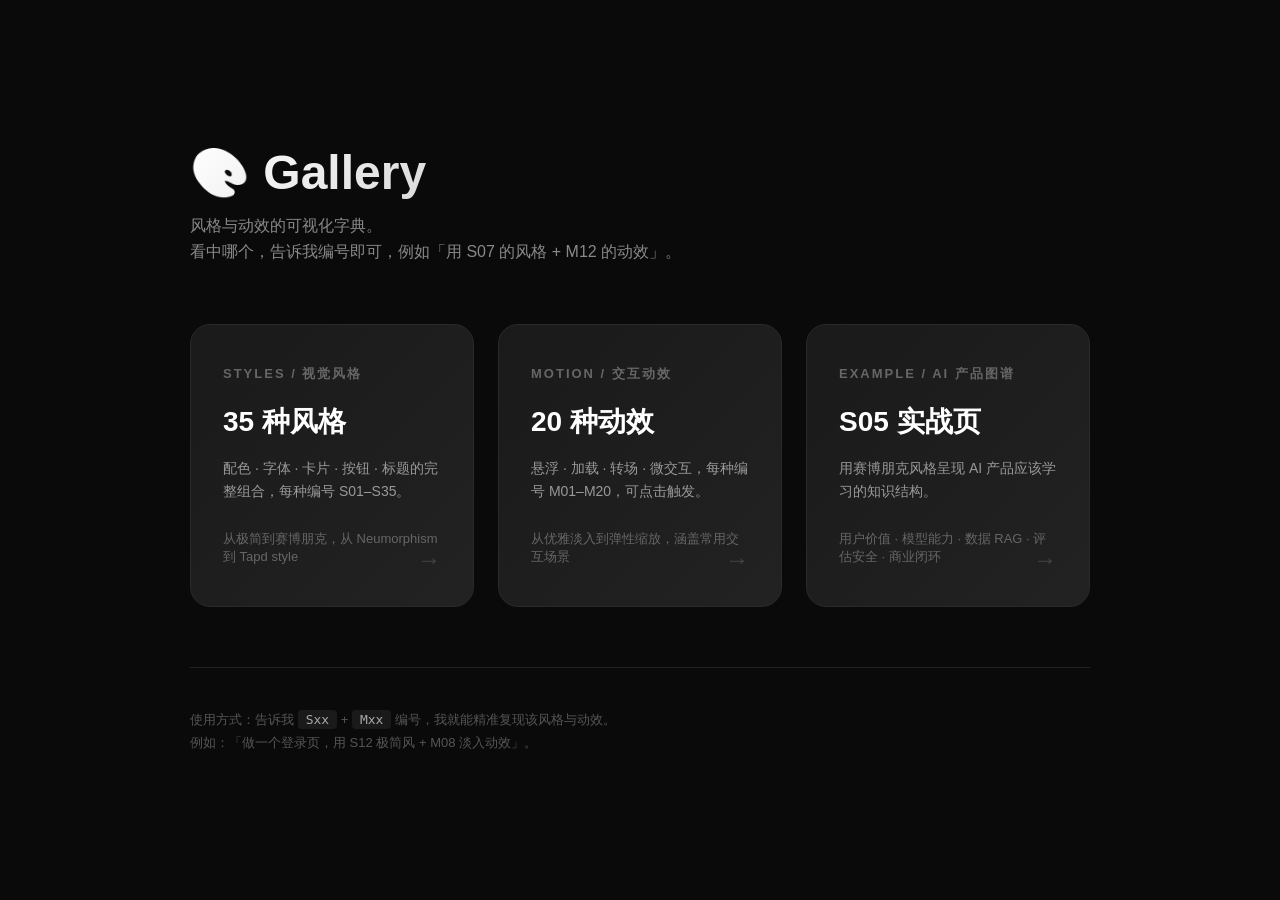
==== index.html @ b9969a78 "Initial style motion gallery" ====
<!DOCTYPE html>
<html lang="zh-CN">
<head>
<meta charset="UTF-8">
<title>Gallery · 风格与动效索引</title>
<style>
  * { margin: 0; padding: 0; box-sizing: border-box; }
  body {
    font-family: -apple-system, "PingFang SC", "Helvetica Neue", sans-serif;
    background: #0a0a0a;
    color: #fff;
    min-height: 100vh;
    display: flex;
    align-items: center;
    justify-content: center;
    padding: 40px 20px;
  }
  .container {
    max-width: 900px;
    width: 100%;
  }
  h1 {
    font-size: 48px;
    font-weight: 800;
    margin-bottom: 12px;
    background: linear-gradient(135deg, #fff 0%, #888 100%);
    -webkit-background-clip: text;
    -webkit-text-fill-color: transparent;
    background-clip: text;
  }
  .subtitle {
    color: #888;
    font-size: 16px;
    margin-bottom: 60px;
    line-height: 1.6;
  }
  .cards {
    display: grid;
    grid-template-columns: repeat(3, 1fr);
    gap: 24px;
  }
  .card {
    background: linear-gradient(135deg, #1a1a1a 0%, #222 100%);
    border: 1px solid #2a2a2a;
    border-radius: 20px;
    padding: 40px 32px;
    text-decoration: none;
    color: inherit;
    transition: all 0.3s cubic-bezier(0.4, 0, 0.2, 1);
    display: flex;
    flex-direction: column;
    gap: 16px;
    position: relative;
    overflow: hidden;
  }
  .card::before {
    content: '';
    position: absolute;
    inset: 0;
    background: linear-gradient(135deg, rgba(255,255,255,0.06) 0%, transparent 50%);
    opacity: 0;
    transition: opacity 0.3s;
  }
  .card:hover {
    transform: translateY(-6px);
    border-color: #444;
    box-shadow: 0 20px 60px rgba(0,0,0,0.5);
  }
  .card:hover::before {
    opacity: 1;
  }
  .card .num {
    font-size: 13px;
    color: #666;
    letter-spacing: 2px;
    text-transform: uppercase;
    font-weight: 600;
  }
  .card .title {
    font-size: 28px;
    font-weight: 700;
    margin-top: 4px;
  }
  .card .desc {
    color: #999;
    font-size: 14px;
    line-height: 1.6;
  }
  .card .count {
    color: #666;
    font-size: 13px;
    margin-top: 12px;
  }
  .card .arrow {
    position: absolute;
    right: 32px;
    bottom: 32px;
    font-size: 24px;
    color: #444;
    transition: transform 0.3s, color 0.3s;
  }
  .card:hover .arrow {
    color: #fff;
    transform: translateX(6px);
  }
  .footer {
    margin-top: 60px;
    padding-top: 40px;
    border-top: 1px solid #222;
    color: #555;
    font-size: 13px;
    line-height: 1.8;
  }
  .footer code {
    background: #1a1a1a;
    padding: 2px 8px;
    border-radius: 4px;
    color: #aaa;
    font-family: "SF Mono", Consolas, monospace;
  }
  @media (max-width: 640px) {
    .cards { grid-template-columns: 1fr; }
    h1 { font-size: 36px; }
  }
</style>
</head>
<body>
  <div class="container">
    <h1>🎨 Gallery</h1>
    <p class="subtitle">
      风格与动效的可视化字典。<br>
      看中哪个，告诉我编号即可，例如「用 S07 的风格 + M12 的动效」。
    </p>

    <div class="cards">
      <a href="styles.html" class="card">
        <span class="num">Styles / 视觉风格</span>
        <div class="title">35 种风格</div>
        <div class="desc">配色 · 字体 · 卡片 · 按钮 · 标题的完整组合，每种编号 S01–S35。</div>
        <div class="count">从极简到赛博朋克，从 Neumorphism 到 Tapd style</div>
        <span class="arrow">→</span>
      </a>

      <a href="motion.html" class="card">
        <span class="num">Motion / 交互动效</span>
        <div class="title">20 种动效</div>
        <div class="desc">悬浮 · 加载 · 转场 · 微交互，每种编号 M01–M20，可点击触发。</div>
        <div class="count">从优雅淡入到弹性缩放，涵盖常用交互场景</div>
        <span class="arrow">→</span>
      </a>

      <a href="ai-product-knowledge-graph.html" class="card">
        <span class="num">Example / AI 产品图谱</span>
        <div class="title">S05 实战页</div>
        <div class="desc">用赛博朋克风格呈现 AI 产品应该学习的知识结构。</div>
        <div class="count">用户价值 · 模型能力 · 数据 RAG · 评估安全 · 商业闭环</div>
        <span class="arrow">→</span>
      </a>
    </div>

    <div class="footer">
      使用方式：告诉我 <code>Sxx</code> + <code>Mxx</code> 编号，我就能精准复现该风格与动效。<br>
      例如：「做一个登录页，用 S12 极简风 + M08 淡入动效」。
    </div>
  </div>
</body>
</html>
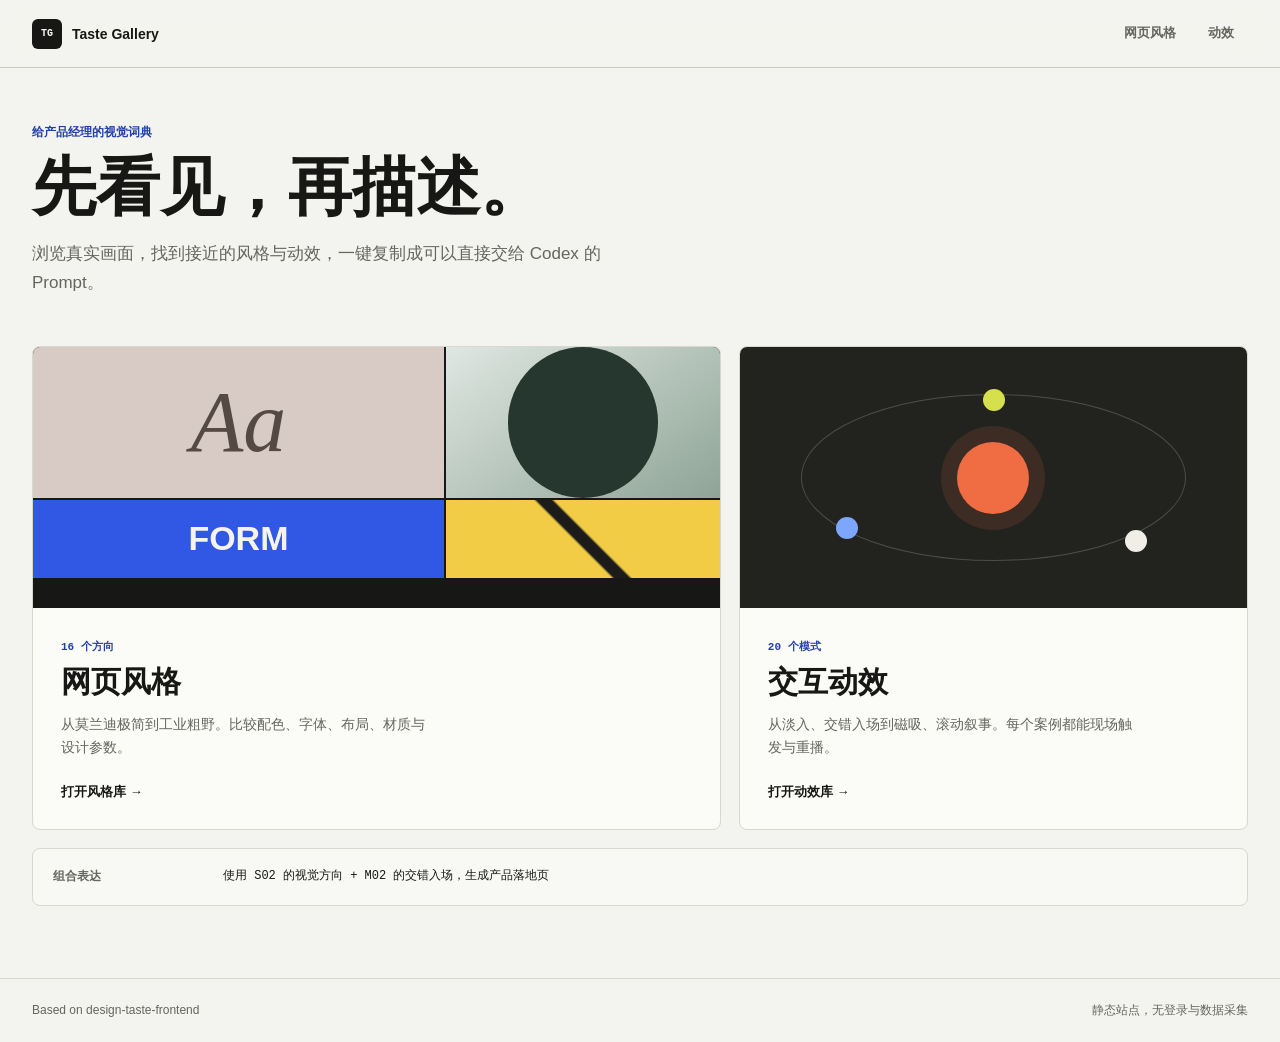
==== commit 129d7287: "Build style and motion prompt gallery" ====
--- a/index.html
+++ b/index.html
@@ -1,167 +1,74 @@
-<!DOCTYPE html>
+<!doctype html>
 <html lang="zh-CN">
 <head>
-<meta charset="UTF-8">
-<title>Gallery · 风格与动效索引</title>
-<style>
-  * { margin: 0; padding: 0; box-sizing: border-box; }
-  body {
-    font-family: -apple-system, "PingFang SC", "Helvetica Neue", sans-serif;
-    background: #0a0a0a;
-    color: #fff;
-    min-height: 100vh;
-    display: flex;
-    align-items: center;
-    justify-content: center;
-    padding: 40px 20px;
-  }
-  .container {
-    max-width: 900px;
-    width: 100%;
-  }
-  h1 {
-    font-size: 48px;
-    font-weight: 800;
-    margin-bottom: 12px;
-    background: linear-gradient(135deg, #fff 0%, #888 100%);
-    -webkit-background-clip: text;
-    -webkit-text-fill-color: transparent;
-    background-clip: text;
-  }
-  .subtitle {
-    color: #888;
-    font-size: 16px;
-    margin-bottom: 60px;
-    line-height: 1.6;
-  }
-  .cards {
-    display: grid;
-    grid-template-columns: repeat(3, 1fr);
-    gap: 24px;
-  }
-  .card {
-    background: linear-gradient(135deg, #1a1a1a 0%, #222 100%);
-    border: 1px solid #2a2a2a;
-    border-radius: 20px;
-    padding: 40px 32px;
-    text-decoration: none;
-    color: inherit;
-    transition: all 0.3s cubic-bezier(0.4, 0, 0.2, 1);
-    display: flex;
-    flex-direction: column;
-    gap: 16px;
-    position: relative;
-    overflow: hidden;
-  }
-  .card::before {
-    content: '';
-    position: absolute;
-    inset: 0;
-    background: linear-gradient(135deg, rgba(255,255,255,0.06) 0%, transparent 50%);
-    opacity: 0;
-    transition: opacity 0.3s;
-  }
-  .card:hover {
-    transform: translateY(-6px);
-    border-color: #444;
-    box-shadow: 0 20px 60px rgba(0,0,0,0.5);
-  }
-  .card:hover::before {
-    opacity: 1;
-  }
-  .card .num {
-    font-size: 13px;
-    color: #666;
-    letter-spacing: 2px;
-    text-transform: uppercase;
-    font-weight: 600;
-  }
-  .card .title {
-    font-size: 28px;
-    font-weight: 700;
-    margin-top: 4px;
-  }
-  .card .desc {
-    color: #999;
-    font-size: 14px;
-    line-height: 1.6;
-  }
-  .card .count {
-    color: #666;
-    font-size: 13px;
-    margin-top: 12px;
-  }
-  .card .arrow {
-    position: absolute;
-    right: 32px;
-    bottom: 32px;
-    font-size: 24px;
-    color: #444;
-    transition: transform 0.3s, color 0.3s;
-  }
-  .card:hover .arrow {
-    color: #fff;
-    transform: translateX(6px);
-  }
-  .footer {
-    margin-top: 60px;
-    padding-top: 40px;
-    border-top: 1px solid #222;
-    color: #555;
-    font-size: 13px;
-    line-height: 1.8;
-  }
-  .footer code {
-    background: #1a1a1a;
-    padding: 2px 8px;
-    border-radius: 4px;
-    color: #aaa;
-    font-family: "SF Mono", Consolas, monospace;
-  }
-  @media (max-width: 640px) {
-    .cards { grid-template-columns: 1fr; }
-    h1 { font-size: 36px; }
-  }
-</style>
+  <meta charset="utf-8">
+  <meta name="viewport" content="width=device-width, initial-scale=1">
+  <meta name="description" content="为产品经理准备的网页风格与交互动效参考库。看效果，复制 Prompt，准确表达设计方向。">
+  <title>Taste Gallery | 风格与动效参考库</title>
+  <link rel="icon" href="favicon.svg" type="image/svg+xml">
+  <link rel="stylesheet" href="gallery.css">
 </head>
-<body>
-  <div class="container">
-    <h1>🎨 Gallery</h1>
-    <p class="subtitle">
-      风格与动效的可视化字典。<br>
-      看中哪个，告诉我编号即可，例如「用 S07 的风格 + M12 的动效」。
-    </p>
+<body class="home-page">
+  <header class="site-header">
+    <a class="brand" href="index.html" aria-label="TG Taste Gallery 首页">
+      <span class="brand-mark" aria-hidden="true">TG</span>
+      <span>Taste Gallery</span>
+    </a>
+    <nav class="main-nav" aria-label="主导航">
+      <a href="styles.html">网页风格</a>
+      <a href="motion.html">动效</a>
+    </nav>
+  </header>
 
-    <div class="cards">
-      <a href="styles.html" class="card">
-        <span class="num">Styles / 视觉风格</span>
-        <div class="title">35 种风格</div>
-        <div class="desc">配色 · 字体 · 卡片 · 按钮 · 标题的完整组合，每种编号 S01–S35。</div>
-        <div class="count">从极简到赛博朋克，从 Neumorphism 到 Tapd style</div>
-        <span class="arrow">→</span>
+  <main class="home-shell">
+    <section class="home-intro" aria-labelledby="home-title">
+      <p class="context-label">给产品经理的视觉词典</p>
+      <h1 id="home-title">先看见，再描述。</h1>
+      <p>浏览真实画面，找到接近的风格与动效，一键复制成可以直接交给 Codex 的 Prompt。</p>
+    </section>
+
+    <section class="library-choices" aria-label="选择参考库">
+      <a class="library-choice style-choice" href="styles.html">
+        <div class="choice-preview style-mosaic" aria-hidden="true">
+          <span class="mosaic-a">Aa</span>
+          <span class="mosaic-b"></span>
+          <span class="mosaic-c">FORM</span>
+          <span class="mosaic-d"></span>
+        </div>
+        <div class="choice-copy">
+          <span class="choice-count">16 个方向</span>
+          <h2>网页风格</h2>
+          <p>从莫兰迪极简到工业粗野。比较配色、字体、布局、材质与设计参数。</p>
+          <span class="choice-action">打开风格库 <span aria-hidden="true">→</span></span>
+        </div>
       </a>
 
-      <a href="motion.html" class="card">
-        <span class="num">Motion / 交互动效</span>
-        <div class="title">20 种动效</div>
-        <div class="desc">悬浮 · 加载 · 转场 · 微交互，每种编号 M01–M20，可点击触发。</div>
-        <div class="count">从优雅淡入到弹性缩放，涵盖常用交互场景</div>
-        <span class="arrow">→</span>
+      <a class="library-choice motion-choice" href="motion.html">
+        <div class="choice-preview motion-orbit" aria-hidden="true">
+          <span class="orbit-track"></span>
+          <span class="orbit-core"></span>
+          <span class="orbit-item item-one"></span>
+          <span class="orbit-item item-two"></span>
+          <span class="orbit-item item-three"></span>
+        </div>
+        <div class="choice-copy">
+          <span class="choice-count">20 个模式</span>
+          <h2>交互动效</h2>
+          <p>从淡入、交错入场到磁吸、滚动叙事。每个案例都能现场触发与重播。</p>
+          <span class="choice-action">打开动效库 <span aria-hidden="true">→</span></span>
+        </div>
       </a>
+    </section>
 
-      <a href="ai-product-knowledge-graph.html" class="card">
-        <span class="num">Example / AI 产品图谱</span>
-        <div class="title">S05 实战页</div>
-        <div class="desc">用赛博朋克风格呈现 AI 产品应该学习的知识结构。</div>
-        <div class="count">用户价值 · 模型能力 · 数据 RAG · 评估安全 · 商业闭环</div>
-        <span class="arrow">→</span>
-      </a>
-    </div>
+    <section class="quick-combine" aria-label="使用示例">
+      <span>组合表达</span>
+      <code>使用 S02 的视觉方向 + M02 的交错入场，生成产品落地页</code>
+    </section>
+  </main>
 
-    <div class="footer">
-      使用方式：告诉我 <code>Sxx</code> + <code>Mxx</code> 编号，我就能精准复现该风格与动效。<br>
-      例如：「做一个登录页，用 S12 极简风 + M08 淡入动效」。
-    </div>
-  </div>
+  <footer class="site-footer">
+    <span>Based on design-taste-frontend</span>
+    <span>静态站点，无登录与数据采集</span>
+  </footer>
 </body>
 </html>
--- a/gallery.css
+++ b/gallery.css
@@ -0,0 +1,1012 @@
+:root {
+  color-scheme: light dark;
+  --page: #f3f3ef;
+  --surface: #fbfbf8;
+  --surface-strong: #fefefa;
+  --ink: #171715;
+  --muted: #66665f;
+  --line: #d8d8d0;
+  --line-strong: #b9b9b0;
+  --accent: #3157e5;
+  --accent-dark: #233fa9;
+  --success: #147a4d;
+  --radius: 8px;
+  --shadow: 0 18px 50px rgba(39, 43, 32, 0.09);
+  --sans: "Avenir Next", Avenir, "PingFang SC", "Helvetica Neue", Arial, sans-serif;
+  --mono: "SFMono-Regular", Consolas, "Liberation Mono", monospace;
+}
+
+* { box-sizing: border-box; }
+
+html { scroll-behavior: smooth; }
+
+body {
+  margin: 0;
+  min-width: 320px;
+  min-height: 100dvh;
+  background: var(--page);
+  color: var(--ink);
+  font-family: var(--sans);
+  letter-spacing: 0;
+  -webkit-font-smoothing: antialiased;
+}
+
+button,
+input { font: inherit; }
+
+button,
+a { -webkit-tap-highlight-color: transparent; }
+
+a { color: inherit; }
+
+button:focus-visible,
+a:focus-visible,
+input:focus-visible {
+  outline: 3px solid rgba(49, 87, 229, 0.34);
+  outline-offset: 3px;
+}
+
+.site-header {
+  position: sticky;
+  top: 0;
+  z-index: 20;
+  display: flex;
+  min-height: 68px;
+  align-items: center;
+  justify-content: space-between;
+  gap: 24px;
+  padding: 0 32px;
+  border-bottom: 1px solid rgba(185, 185, 176, 0.72);
+  background: rgba(243, 243, 239, 0.92);
+  backdrop-filter: blur(18px);
+  -webkit-backdrop-filter: blur(18px);
+}
+
+.brand {
+  display: inline-flex;
+  align-items: center;
+  gap: 10px;
+  color: var(--ink);
+  font-size: 14px;
+  font-weight: 700;
+  text-decoration: none;
+  white-space: nowrap;
+}
+
+.brand-mark {
+  display: grid;
+  width: 30px;
+  height: 30px;
+  place-items: center;
+  border-radius: 6px;
+  background: var(--ink);
+  color: var(--surface);
+  font-family: var(--mono);
+  font-size: 10px;
+  font-weight: 700;
+}
+
+.main-nav {
+  display: flex;
+  align-items: center;
+  gap: 4px;
+}
+
+.main-nav a {
+  min-height: 38px;
+  padding: 9px 14px;
+  border-radius: 6px;
+  color: var(--muted);
+  font-size: 13px;
+  font-weight: 650;
+  text-decoration: none;
+  white-space: nowrap;
+}
+
+.main-nav a:hover,
+.main-nav a.active {
+  background: var(--surface-strong);
+  color: var(--ink);
+  box-shadow: inset 0 0 0 1px var(--line);
+}
+
+.home-shell,
+.gallery-shell {
+  width: min(1440px, 100%);
+  margin: 0 auto;
+  padding: 56px 32px 72px;
+}
+
+.home-shell {
+  min-height: calc(100dvh - 132px);
+}
+
+.home-intro,
+.gallery-heading {
+  max-width: 760px;
+}
+
+.context-label {
+  margin: 0 0 14px;
+  color: var(--accent-dark);
+  font-family: var(--mono);
+  font-size: 12px;
+  font-weight: 700;
+}
+
+.home-intro h1,
+.gallery-heading h1 {
+  margin: 0;
+  font-size: clamp(40px, 5vw, 68px);
+  font-weight: 690;
+  line-height: 1.02;
+}
+
+.home-intro > p:last-child,
+.gallery-heading > p:last-child {
+  max-width: 620px;
+  margin: 20px 0 0;
+  color: var(--muted);
+  font-size: 17px;
+  line-height: 1.7;
+}
+
+.library-choices {
+  display: grid;
+  grid-template-columns: minmax(0, 1.15fr) minmax(0, 0.85fr);
+  gap: 18px;
+  margin-top: 48px;
+}
+
+.library-choice {
+  display: grid;
+  min-height: 480px;
+  grid-template-rows: minmax(240px, 1fr) auto;
+  overflow: hidden;
+  border: 1px solid var(--line);
+  border-radius: var(--radius);
+  background: var(--surface);
+  color: var(--ink);
+  text-decoration: none;
+  transition: transform 220ms cubic-bezier(0.16, 1, 0.3, 1), box-shadow 220ms ease, border-color 220ms ease;
+}
+
+.library-choice:hover {
+  transform: translateY(-4px);
+  border-color: var(--line-strong);
+  box-shadow: var(--shadow);
+}
+
+.choice-preview {
+  position: relative;
+  min-height: 260px;
+  overflow: hidden;
+}
+
+.style-mosaic {
+  display: grid;
+  grid-template-columns: 1.2fr 0.8fr;
+  grid-template-rows: 1fr 0.72fr;
+  gap: 2px;
+  background: #171715;
+}
+
+.style-mosaic span {
+  display: grid;
+  place-items: center;
+}
+
+.mosaic-a {
+  background: #d8cbc6;
+  color: #554944;
+  font-family: Georgia, serif;
+  font-size: 86px;
+  font-style: italic;
+}
+
+.mosaic-b {
+  background: linear-gradient(145deg, #dfe7e2, #8fa497);
+}
+
+.mosaic-b::after {
+  width: 55%;
+  aspect-ratio: 1;
+  border-radius: 50%;
+  background: #26372f;
+  content: "";
+}
+
+.mosaic-c {
+  background: #3157e5;
+  color: #f6f4ea;
+  font-size: 34px;
+  font-weight: 800;
+}
+
+.mosaic-d {
+  background:
+    linear-gradient(45deg, transparent 47%, #1c1c1a 48%, #1c1c1a 52%, transparent 53%),
+    #f2cc45;
+}
+
+.motion-orbit {
+  background: #22231f;
+}
+
+.orbit-track,
+.orbit-core,
+.orbit-item { position: absolute; }
+
+.orbit-track {
+  inset: 18% 12%;
+  border: 1px solid rgba(255, 255, 255, 0.19);
+  border-radius: 50%;
+}
+
+.orbit-core {
+  top: 50%;
+  left: 50%;
+  width: 72px;
+  height: 72px;
+  transform: translate(-50%, -50%);
+  border-radius: 50%;
+  background: #f06d43;
+  box-shadow: 0 0 0 16px rgba(240, 109, 67, 0.12);
+}
+
+.orbit-item {
+  width: 22px;
+  height: 22px;
+  border-radius: 50%;
+  background: #d6e04c;
+  animation: home-orbit 5s linear infinite;
+}
+
+.item-one { top: 16%; left: 48%; }
+.item-two { top: 65%; left: 19%; animation-delay: -1.6s; background: #7ca6ff; }
+.item-three { top: 70%; left: 76%; animation-delay: -3.2s; background: #f0eee6; }
+
+@keyframes home-orbit {
+  0%, 100% { transform: translate3d(0, 0, 0); }
+  25% { transform: translate3d(24px, 18px, 0); }
+  50% { transform: translate3d(-8px, 40px, 0); }
+  75% { transform: translate3d(-28px, 12px, 0); }
+}
+
+.choice-copy { padding: 28px; }
+
+.choice-count {
+  color: var(--accent-dark);
+  font-family: var(--mono);
+  font-size: 11px;
+  font-weight: 700;
+}
+
+.choice-copy h2 {
+  margin: 8px 0 10px;
+  font-size: 30px;
+}
+
+.choice-copy p {
+  max-width: 48ch;
+  margin: 0;
+  color: var(--muted);
+  font-size: 14px;
+  line-height: 1.65;
+}
+
+.choice-action {
+  display: inline-block;
+  margin-top: 24px;
+  color: var(--ink);
+  font-size: 13px;
+  font-weight: 700;
+}
+
+.quick-combine {
+  display: grid;
+  grid-template-columns: 150px 1fr;
+  gap: 20px;
+  align-items: center;
+  margin-top: 18px;
+  padding: 18px 20px;
+  border: 1px solid var(--line);
+  border-radius: var(--radius);
+  background: rgba(251, 251, 248, 0.72);
+}
+
+.quick-combine > span {
+  color: var(--muted);
+  font-size: 12px;
+  font-weight: 700;
+}
+
+.quick-combine code {
+  overflow-wrap: anywhere;
+  color: var(--ink);
+  font-family: var(--mono);
+  font-size: 12px;
+  line-height: 1.6;
+}
+
+.gallery-heading { margin-bottom: 38px; }
+
+.gallery-heading h1 { font-size: clamp(36px, 4vw, 56px); }
+
+.filter-bar {
+  position: sticky;
+  top: 68px;
+  z-index: 10;
+  display: grid;
+  grid-template-columns: minmax(240px, 340px) minmax(0, 1fr) auto;
+  gap: 16px;
+  align-items: end;
+  margin: 0 -8px 28px;
+  padding: 14px 8px;
+  background: rgba(243, 243, 239, 0.94);
+  backdrop-filter: blur(18px);
+  -webkit-backdrop-filter: blur(18px);
+}
+
+.search-field {
+  display: grid;
+  gap: 6px;
+}
+
+.search-field > span {
+  color: var(--muted);
+  font-size: 11px;
+  font-weight: 700;
+}
+
+.search-field input {
+  width: 100%;
+  min-height: 42px;
+  border: 1px solid var(--line-strong);
+  border-radius: 6px;
+  background: var(--surface-strong);
+  color: var(--ink);
+  padding: 0 13px;
+  font-size: 13px;
+}
+
+.search-field input::placeholder { color: #8c8c84; }
+
+.filter-tabs {
+  display: flex;
+  min-width: 0;
+  gap: 6px;
+  overflow-x: auto;
+  padding-bottom: 1px;
+  scrollbar-width: none;
+}
+
+.filter-tabs::-webkit-scrollbar { display: none; }
+
+.filter-button {
+  min-height: 42px;
+  padding: 0 13px;
+  border: 1px solid var(--line);
+  border-radius: 6px;
+  background: transparent;
+  color: var(--muted);
+  cursor: pointer;
+  font-size: 12px;
+  font-weight: 700;
+  white-space: nowrap;
+}
+
+.filter-button:hover,
+.filter-button.active {
+  border-color: var(--ink);
+  background: var(--ink);
+  color: var(--surface);
+}
+
+.result-count {
+  margin: 0 0 12px;
+  color: var(--muted);
+  font-family: var(--mono);
+  font-size: 11px;
+  white-space: nowrap;
+}
+
+.specimen-grid {
+  display: grid;
+  min-height: 100dvh;
+  grid-template-columns: repeat(2, minmax(0, 1fr));
+  gap: 18px;
+}
+
+.specimen-grid[hidden] { display: none; }
+
+.specimen-card {
+  display: grid;
+  min-width: 0;
+  overflow: hidden;
+  border: 1px solid var(--line);
+  border-radius: var(--radius);
+  background: var(--surface);
+}
+
+.specimen-preview {
+  position: relative;
+  min-height: 320px;
+  overflow: hidden;
+}
+
+.specimen-info {
+  display: grid;
+  grid-template-columns: minmax(0, 1fr) auto;
+  gap: 20px;
+  align-items: end;
+  min-height: 150px;
+  padding: 22px;
+  border-top: 1px solid var(--line);
+}
+
+.specimen-id {
+  display: block;
+  margin-bottom: 7px;
+  color: var(--accent-dark);
+  font-family: var(--mono);
+  font-size: 11px;
+  font-weight: 700;
+}
+
+.specimen-info h2 {
+  margin: 0 0 7px;
+  font-size: 20px;
+  line-height: 1.25;
+}
+
+.specimen-info p {
+  max-width: 48ch;
+  margin: 0;
+  color: var(--muted);
+  font-size: 13px;
+  line-height: 1.6;
+}
+
+.dial-row {
+  display: flex;
+  flex-wrap: wrap;
+  gap: 8px 12px;
+  margin-top: 14px;
+  color: #5b5b54;
+  font-family: var(--mono);
+  font-size: 10px;
+}
+
+.card-actions {
+  display: flex;
+  flex-direction: column;
+  gap: 8px;
+  align-items: stretch;
+}
+
+.copy-button,
+.replay-button {
+  min-width: 112px;
+  min-height: 40px;
+  border-radius: 6px;
+  cursor: pointer;
+  font-size: 12px;
+  font-weight: 750;
+  white-space: nowrap;
+  transition: transform 150ms ease, background 150ms ease, border-color 150ms ease;
+}
+
+.copy-button {
+  border: 1px solid var(--ink);
+  background: var(--ink);
+  color: var(--surface);
+}
+
+.copy-button:hover { background: #30302c; }
+
+.replay-button {
+  border: 1px solid var(--line-strong);
+  background: transparent;
+  color: var(--ink);
+}
+
+.replay-button:hover { border-color: var(--ink); }
+
+.replay-button:disabled {
+  cursor: default;
+  opacity: 0.58;
+}
+
+.copy-button:active,
+.replay-button:active { transform: scale(0.98); }
+
+.copy-button.copied {
+  border-color: var(--success);
+  background: var(--success);
+}
+
+.copy-toast {
+  position: fixed;
+  right: 24px;
+  bottom: 24px;
+  z-index: 30;
+  max-width: min(360px, calc(100vw - 32px));
+  transform: translateY(12px);
+  opacity: 0;
+  pointer-events: none;
+  border: 1px solid #285940;
+  border-radius: 6px;
+  background: #183d2b;
+  color: #f4fff8;
+  padding: 13px 16px;
+  font-size: 13px;
+  font-weight: 700;
+  box-shadow: 0 14px 40px rgba(24, 61, 43, 0.2);
+  transition: opacity 180ms ease, transform 180ms ease;
+}
+
+.copy-toast.show {
+  transform: translateY(0);
+  opacity: 1;
+}
+
+.empty-state {
+  padding: 80px 24px;
+  border: 1px dashed var(--line-strong);
+  border-radius: var(--radius);
+  text-align: center;
+}
+
+.empty-state h2 { margin: 0 0 8px; font-size: 20px; }
+.empty-state p { margin: 0; color: var(--muted); font-size: 13px; }
+
+.site-footer {
+  display: flex;
+  min-height: 64px;
+  align-items: center;
+  justify-content: space-between;
+  gap: 16px;
+  padding: 16px 32px;
+  border-top: 1px solid var(--line);
+  color: var(--muted);
+  font-size: 12px;
+}
+
+.site-footer a { color: var(--ink); font-weight: 700; text-decoration: none; }
+
+@media (prefers-color-scheme: dark) {
+  :root {
+    --page: #1c1d1a;
+    --surface: #242520;
+    --surface-strong: #2a2b26;
+    --ink: #f1f0e8;
+    --muted: #b5b5ac;
+    --line: #3f4039;
+    --line-strong: #62635b;
+    --accent: #82a1ff;
+    --accent-dark: #a9bcff;
+    --success: #3d9b6c;
+    --shadow: 0 18px 50px rgba(0, 0, 0, 0.28);
+  }
+
+  .site-header,
+  .filter-bar { background: rgba(28, 29, 26, 0.93); }
+  .quick-combine { background: rgba(36, 37, 32, 0.72); }
+  .dial-row { color: var(--muted); }
+  .copy-button:hover { background: #d7d6ce; }
+}
+
+/* Visual style specimens */
+.style-stage {
+  display: flex;
+  flex-direction: column;
+  justify-content: space-between;
+  padding: 26px;
+}
+
+.style-stage .sample-nav {
+  display: flex;
+  align-items: center;
+  justify-content: space-between;
+  gap: 16px;
+  font-size: 10px;
+  font-weight: 750;
+}
+
+.style-stage .sample-nav span:last-child { opacity: 0.68; }
+
+.style-stage .sample-body {
+  display: grid;
+  gap: 14px;
+  align-content: end;
+}
+
+.style-stage .sample-kicker {
+  font-size: 10px;
+  font-weight: 750;
+}
+
+.style-stage .sample-title {
+  max-width: 11ch;
+  font-size: clamp(31px, 4vw, 52px);
+  font-weight: 720;
+  line-height: 0.98;
+}
+
+.style-stage .sample-copy {
+  max-width: 30ch;
+  font-size: 12px;
+  line-height: 1.55;
+}
+
+.style-stage .sample-cta {
+  display: inline-flex;
+  width: fit-content;
+  min-height: 34px;
+  align-items: center;
+  justify-content: center;
+  padding: 0 14px;
+  border: 0;
+  border-radius: 4px;
+  font-size: 10px;
+  font-weight: 750;
+}
+
+.style-minimal { background: #f8f8f4; color: #141412; }
+.style-minimal .sample-nav { padding-bottom: 12px; border-bottom: 1px solid #bdbdb4; }
+.style-minimal .sample-title { font-weight: 560; }
+.style-minimal .sample-cta { background: #171715; color: #f8f8f4; }
+
+.style-morandi { background: #d8cbc6; color: #50443f; }
+.style-morandi::after {
+  position: absolute;
+  top: 22%;
+  right: 8%;
+  width: 30%;
+  aspect-ratio: 0.72;
+  border-radius: 42% 42% 8px 8px;
+  background: #93a39a;
+  content: "";
+}
+.style-morandi .sample-body { position: relative; z-index: 1; }
+.style-morandi .sample-title { font-weight: 520; }
+.style-morandi .sample-cta { background: #6e5e57; color: #f3ebe7; }
+
+.style-swiss { background: #f0eee7; color: #161614; }
+.style-swiss::before {
+  position: absolute;
+  inset: 0 36% 0 auto;
+  width: 1px;
+  background: rgba(20, 20, 18, 0.25);
+  content: "";
+}
+.style-swiss .sample-title { max-width: 8ch; font-size: clamp(40px, 5vw, 64px); font-weight: 840; }
+.style-swiss .sample-kicker { color: #a92c22; }
+.style-swiss .sample-cta { border: 1px solid #161614; background: transparent; color: #161614; }
+
+.style-cold { background: linear-gradient(145deg, #edf0f2, #aeb5bb); color: #16191b; }
+.style-cold::after {
+  position: absolute;
+  top: 28px;
+  right: 28px;
+  width: 35%;
+  height: 42%;
+  border: 1px solid rgba(255, 255, 255, 0.72);
+  background: linear-gradient(145deg, rgba(255,255,255,.78), rgba(255,255,255,.08));
+  box-shadow: inset 0 1px 0 rgba(255,255,255,.9);
+  content: "";
+}
+.style-cold .sample-title { font-weight: 520; }
+.style-cold .sample-cta { background: #272b2e; color: #f5f7f7; }
+
+.style-forest { background: #20382d; color: #edf0df; }
+.style-forest::after {
+  position: absolute;
+  top: 18%;
+  right: -7%;
+  width: 42%;
+  aspect-ratio: 1;
+  border-radius: 50%;
+  background: #c9913f;
+  opacity: 0.88;
+  content: "";
+}
+.style-forest .sample-body { position: relative; z-index: 1; }
+.style-forest .sample-cta { background: #edf0df; color: #20382d; }
+
+.style-brutal { background: #e7ff43; color: #171715; border: 6px solid #171715; }
+.style-brutal .sample-nav { font-family: var(--mono); }
+.style-brutal .sample-title { max-width: 9ch; font-weight: 900; text-transform: uppercase; }
+.style-brutal .sample-copy { font-family: var(--mono); }
+.style-brutal .sample-cta { border: 2px solid #171715; border-radius: 0; background: #f34e35; color: #171715; box-shadow: 4px 4px 0 #171715; }
+
+.style-memphis { background: #f2cc45; color: #18324f; }
+.style-memphis::before,
+.style-memphis::after { position: absolute; content: ""; }
+.style-memphis::before { top: 25px; right: 25px; width: 82px; height: 82px; border: 14px solid #ef5947; border-radius: 50%; }
+.style-memphis::after { right: 84px; bottom: 42px; width: 80px; height: 18px; transform: rotate(-20deg); background: #4f74d9; }
+.style-memphis .sample-body { position: relative; z-index: 1; }
+.style-memphis .sample-title { font-weight: 860; }
+.style-memphis .sample-cta { background: #18324f; color: #f7f2df; }
+
+.style-darktech { background: #111815; color: #d4f3e1; }
+.style-darktech::after {
+  position: absolute;
+  inset: 0;
+  background-image: linear-gradient(rgba(87,207,138,.08) 1px, transparent 1px), linear-gradient(90deg, rgba(87,207,138,.08) 1px, transparent 1px);
+  background-size: 26px 26px;
+  content: "";
+}
+.style-darktech > * { position: relative; z-index: 1; }
+.style-darktech .sample-kicker { color: #57cf8a; font-family: var(--mono); }
+.style-darktech .sample-title { font-family: var(--mono); font-weight: 630; }
+.style-darktech .sample-cta { border: 1px solid #57cf8a; background: transparent; color: #d4f3e1; }
+
+.style-japan { background: #ede8dc; color: #342f2a; }
+.style-japan::after { position: absolute; top: 24%; right: 13%; width: 82px; aspect-ratio: 1; border-radius: 50%; background: #b84b3d; content: ""; }
+.style-japan .sample-title { max-width: 8ch; font-weight: 430; line-height: 1.1; }
+.style-japan .sample-cta { border-bottom: 1px solid #342f2a; border-radius: 0; background: transparent; color: #342f2a; padding-inline: 0; }
+
+.style-bauhaus { background: #e8e5da; color: #181817; }
+.style-bauhaus::before { position: absolute; top: -24px; right: 8%; width: 150px; aspect-ratio: 1; border-radius: 50%; background: #3157e5; content: ""; }
+.style-bauhaus::after { position: absolute; right: 24%; bottom: -30px; width: 80px; height: 190px; transform: rotate(28deg); background: #e64d35; content: ""; }
+.style-bauhaus .sample-body { position: relative; z-index: 1; }
+.style-bauhaus .sample-title { font-weight: 850; }
+.style-bauhaus .sample-cta { background: #181817; color: #e8e5da; }
+
+.style-glass { background: linear-gradient(135deg, #6a8d9b, #bd9376); color: #f9faf8; }
+.style-glass::before { position: absolute; inset: 22px; border: 1px solid rgba(255,255,255,.38); border-radius: 8px; background: rgba(255,255,255,.13); box-shadow: inset 0 1px 0 rgba(255,255,255,.5); backdrop-filter: blur(18px); content: ""; }
+.style-glass > * { position: relative; z-index: 1; }
+.style-glass .sample-cta { border: 1px solid rgba(255,255,255,.62); background: rgba(255,255,255,.16); color: #fff; }
+
+.style-cobalt { background: #244dd8; color: #f4f1e8; }
+.style-cobalt .sample-nav { border-bottom: 1px solid rgba(244,241,232,.42); padding-bottom: 12px; }
+.style-cobalt .sample-nav span:last-child { color: #f4f1e8; opacity: 1; }
+.style-cobalt .sample-title { max-width: 7ch; font-size: clamp(42px, 5vw, 68px); font-weight: 830; }
+.style-cobalt .sample-cta { background: #f4f1e8; color: #244dd8; }
+
+.style-retro { background: linear-gradient(145deg, #bec4c8, #eef1ef); color: #cf285f; border: 3px solid #cf285f; }
+.style-retro::after { position: absolute; top: 24px; right: 24px; width: 110px; height: 44px; border-radius: 50%; background: linear-gradient(90deg, #3b7de5, #cf285f); filter: blur(1px); content: ""; }
+.style-retro .sample-title { font-weight: 800; text-shadow: 2px 2px 0 #6dd4d3; }
+.style-retro .sample-cta { border: 2px solid #cf285f; border-radius: 20px; background: #eef1ef; color: #cf285f; }
+
+.style-magazine { background: #f1efe8; color: #1d1b19; font-family: Georgia, "Times New Roman", serif; }
+.style-magazine .sample-nav { font-family: var(--sans); }
+.style-magazine .sample-title { max-width: 9ch; font-weight: 500; font-style: italic; line-height: 1.05; }
+.style-magazine .sample-copy { font-family: var(--sans); }
+.style-magazine .sample-cta { border-bottom: 1px solid #1d1b19; border-radius: 0; background: transparent; color: #1d1b19; padding-inline: 0; font-family: var(--sans); }
+
+.style-warmutility { background: #e4d6c3; color: #25313b; }
+.style-warmutility::after { position: absolute; top: 0; right: 0; width: 34%; height: 100%; background: #c85f45; content: ""; }
+.style-warmutility .sample-body { position: relative; z-index: 1; }
+.style-warmutility .sample-title { font-weight: 700; }
+.style-warmutility .sample-cta { background: #25313b; color: #f4eadc; }
+
+.style-blacktan { background: #171816; color: #e6c69c; }
+.style-blacktan::after { position: absolute; top: 20%; right: 8%; width: 31%; height: 55%; border: 1px solid #e6c69c; background: #282923; content: ""; }
+.style-blacktan .sample-body { position: relative; z-index: 1; }
+.style-blacktan .sample-title { font-weight: 520; }
+.style-blacktan .sample-cta { background: #e6c69c; color: #171816; }
+
+/* Motion specimens */
+.motion-grid .specimen-preview {
+  min-height: 260px;
+  background: #20211e;
+}
+
+.motion-stage {
+  display: grid;
+  min-height: 260px;
+  place-items: center;
+  overflow: hidden;
+  background:
+    linear-gradient(rgba(255,255,255,.035) 1px, transparent 1px),
+    linear-gradient(90deg, rgba(255,255,255,.035) 1px, transparent 1px),
+    #20211e;
+  background-size: 28px 28px;
+  color: #f3f2ea;
+}
+
+.motion-object {
+  display: grid;
+  width: 78px;
+  height: 78px;
+  place-items: center;
+  border-radius: 8px;
+  background: #f06d43;
+  color: #231f1c;
+  font-size: 11px;
+  font-weight: 800;
+}
+
+.motion-card-ui {
+  display: grid;
+  width: 180px;
+  min-height: 106px;
+  place-items: center;
+  border: 1px solid rgba(255,255,255,.24);
+  border-radius: 8px;
+  background: #f2f0e7;
+  color: #20211e;
+  font-size: 12px;
+  font-weight: 750;
+}
+
+.motion-button-ui {
+  position: relative;
+  min-width: 126px;
+  min-height: 46px;
+  overflow: hidden;
+  border: 1px solid #d9e24b;
+  border-radius: 6px;
+  background: #d9e24b;
+  color: #20211e;
+  cursor: pointer;
+  font-size: 12px;
+  font-weight: 800;
+}
+
+.motion-stage.play .demo-fade { animation: demo-fade-rise 700ms cubic-bezier(.16,1,.3,1) both; }
+@keyframes demo-fade-rise { from { opacity: 0; transform: translateY(28px); } to { opacity: 1; transform: translateY(0); } }
+
+.stagger-set { display: flex; gap: 9px; }
+.stagger-set span { width: 38px; height: 54px; border-radius: 6px; background: #7da7ff; opacity: 0; }
+.motion-stage.play .stagger-set span { animation: demo-stagger 520ms cubic-bezier(.16,1,.3,1) both; }
+.motion-stage.play .stagger-set span:nth-child(2) { animation-delay: 80ms; }
+.motion-stage.play .stagger-set span:nth-child(3) { animation-delay: 160ms; }
+.motion-stage.play .stagger-set span:nth-child(4) { animation-delay: 240ms; }
+@keyframes demo-stagger { from { opacity: 0; transform: translateY(24px); } to { opacity: 1; transform: translateY(0); } }
+
+.motion-stage.play .demo-spring { animation: demo-spring 700ms cubic-bezier(.2,1.45,.35,1) both; }
+@keyframes demo-spring { 0% { opacity: 0; transform: scale(.42); } 70% { opacity: 1; transform: scale(1.08); } 100% { transform: scale(1); } }
+
+.demo-magnetic { transition: transform 180ms cubic-bezier(.16,1,.3,1); }
+.demo-magnetic:hover { transform: translateY(-3px) scale(1.06); }
+
+.demo-directional { background: transparent; color: #f3f2ea; }
+.demo-directional::before { position: absolute; inset: 0; z-index: -1; transform: translateX(-102%); background: #d9e24b; content: ""; transition: transform 300ms cubic-bezier(.16,1,.3,1); }
+.demo-directional:hover { color: #20211e; }
+.demo-directional:hover::before { transform: translateX(0); }
+
+.demo-ripple::after { position: absolute; top: var(--ripple-y, 50%); left: var(--ripple-x, 50%); width: 8px; height: 8px; transform: translate(-50%, -50%) scale(0); border-radius: 50%; background: rgba(255,255,255,.65); content: ""; }
+.motion-stage.play .demo-ripple::after { animation: demo-ripple 650ms ease-out; }
+@keyframes demo-ripple { to { transform: translate(-50%, -50%) scale(22); opacity: 0; } }
+
+.skeleton-demo { display: grid; width: 190px; gap: 12px; }
+.skeleton-demo span { position: relative; height: 12px; overflow: hidden; border-radius: 3px; background: #3c3d38; }
+.skeleton-demo span:first-child { width: 68%; height: 20px; }
+.skeleton-demo span:last-child { width: 82%; }
+.skeleton-demo span::after { position: absolute; inset: 0; transform: translateX(-100%); background: linear-gradient(90deg, transparent, rgba(255,255,255,.18), transparent); content: ""; animation: demo-shimmer 1.4s infinite; }
+@keyframes demo-shimmer { to { transform: translateX(100%); } }
+
+.scramble-text { color: #d9e24b; font-family: var(--mono); font-size: 22px; font-weight: 800; }
+.count-demo { color: #f3f2ea; font-family: var(--mono); font-size: 42px; font-weight: 750; }
+
+.accordion-demo { width: 210px; }
+.accordion-trigger { display: flex; width: 100%; min-height: 44px; align-items: center; justify-content: space-between; border: 0; border-bottom: 1px solid #676861; background: transparent; color: #f3f2ea; cursor: pointer; font-size: 12px; }
+.accordion-panel { max-height: 0; overflow: hidden; color: #b7b8af; font-size: 11px; line-height: 1.55; transition: max-height 350ms cubic-bezier(.16,1,.3,1), padding 350ms ease; }
+.accordion-demo.open .accordion-panel { max-height: 80px; padding-top: 14px; }
+.accordion-demo.open .accordion-trigger span { transform: rotate(45deg); }
+
+.morph-demo { position: relative; }
+.morph-panel { position: absolute; inset: 50% auto auto 50%; display: grid; width: 130px; height: 46px; place-items: center; transform: translate(-50%, -50%); border-radius: 6px; background: #7da7ff; color: #18233a; cursor: pointer; font-size: 12px; font-weight: 800; transition: width 380ms cubic-bezier(.16,1,.3,1), height 380ms cubic-bezier(.16,1,.3,1), border-radius 380ms ease; }
+.morph-demo.open .morph-panel { width: 210px; height: 128px; border-radius: 8px; }
+
+.demo-tilt { transition: transform 220ms ease, box-shadow 220ms ease; transform-style: preserve-3d; }
+.demo-tilt:hover { transform: perspective(600px) rotateX(7deg) rotateY(-9deg); box-shadow: 18px 18px 34px rgba(0,0,0,.24); }
+
+.spotlight-demo { position: relative; overflow: hidden; background: #272824; color: #f3f2ea; }
+.spotlight-demo::before { position: absolute; inset: -2px; background: radial-gradient(circle at var(--spot-x, 50%) var(--spot-y, 50%), #7da7ff, transparent 34%); content: ""; }
+.spotlight-demo::after { position: absolute; inset: 1px; display: grid; place-items: center; border-radius: 7px; background: #272824; content: "Spotlight"; }
+
+.marquee-window { width: 100%; overflow: hidden; border-block: 1px solid #676861; padding: 14px 0; }
+.marquee-track { display: flex; width: max-content; gap: 32px; color: #d9e24b; font-size: 18px; font-weight: 800; animation: demo-marquee 7s linear infinite; }
+@keyframes demo-marquee { to { transform: translateX(-50%); } }
+
+.dock-demo { display: flex; align-items: end; gap: 7px; padding: 10px; border: 1px solid #55564f; border-radius: 8px; background: rgba(255,255,255,.06); }
+.dock-demo span { display: block; width: 34px; height: 34px; border-radius: 7px; background: #7da7ff; transition: transform 180ms cubic-bezier(.16,1,.3,1); transform-origin: bottom; }
+.dock-demo span:nth-child(2) { background: #f06d43; }
+.dock-demo span:nth-child(3) { background: #d9e24b; }
+.dock-demo span:nth-child(4) { background: #c3a5dc; }
+.dock-demo span:hover { transform: scale(1.38) translateY(-4px); }
+.dock-demo span:has(+ span:hover), .dock-demo span:hover + span { transform: scale(1.14) translateY(-2px); }
+
+.curtain-demo { position: relative; display: grid; width: 210px; height: 124px; place-items: center; overflow: hidden; background: #d9e24b; color: #20211e; font-weight: 850; }
+.curtain-demo::before, .curtain-demo::after { position: absolute; top: 0; width: 50.5%; height: 100%; background: #7da7ff; content: ""; }
+.curtain-demo::before { left: 0; }
+.curtain-demo::after { right: 0; }
+.motion-stage.play .curtain-demo::before { animation: curtain-left 850ms cubic-bezier(.76,0,.24,1) both; }
+.motion-stage.play .curtain-demo::after { animation: curtain-right 850ms cubic-bezier(.76,0,.24,1) both; }
+@keyframes curtain-left { to { transform: translateX(-101%); } }
+@keyframes curtain-right { to { transform: translateX(101%); } }
+
+.stack-demo { position: relative; width: 190px; height: 130px; }
+.stack-demo span { position: absolute; inset: 0; border-radius: 8px; background: #f3f2ea; box-shadow: 0 10px 22px rgba(0,0,0,.16); }
+.stack-demo span:nth-child(2) { background: #7da7ff; }
+.stack-demo span:nth-child(3) { background: #f06d43; }
+.motion-stage.play .stack-demo span:nth-child(1) { animation: stack-one 1.4s cubic-bezier(.16,1,.3,1) both; }
+.motion-stage.play .stack-demo span:nth-child(2) { animation: stack-two 1.4s 120ms cubic-bezier(.16,1,.3,1) both; }
+.motion-stage.play .stack-demo span:nth-child(3) { animation: stack-three 1.4s 240ms cubic-bezier(.16,1,.3,1) both; }
+@keyframes stack-one { from { transform: translateY(80px) scale(.9); opacity: 0; } to { transform: translateY(-18px) scale(.9); opacity: .65; } }
+@keyframes stack-two { from { transform: translateY(80px) scale(.94); opacity: 0; } to { transform: translateY(-8px) scale(.95); opacity: .82; } }
+@keyframes stack-three { from { transform: translateY(80px); opacity: 0; } to { transform: translateY(4px); opacity: 1; } }
+
+.pan-demo { display: flex; width: 230px; gap: 9px; overflow: hidden; }
+.pan-demo span { flex: 0 0 118px; height: 110px; border-radius: 8px; background: #7da7ff; }
+.pan-demo span:nth-child(2) { background: #f06d43; }
+.pan-demo span:nth-child(3) { background: #d9e24b; }
+.motion-stage.play .pan-demo span { animation: demo-pan 1.8s cubic-bezier(.16,1,.3,1) both; }
+@keyframes demo-pan { from { transform: translateX(210px); } to { transform: translateX(-115px); } }
+
+.zoom-demo { position: relative; display: grid; width: 210px; height: 126px; place-items: center; overflow: hidden; background: #3f6954; color: #f3f2ea; font-size: 12px; font-weight: 800; }
+.zoom-demo::before { position: absolute; inset: 22%; border-radius: 50%; background: #d9e24b; content: ""; }
+.zoom-demo span { position: relative; z-index: 1; }
+.motion-stage.play .zoom-demo::before { animation: demo-zoom 1.5s cubic-bezier(.16,1,.3,1) both; }
+@keyframes demo-zoom { from { transform: scale(.2); } to { transform: scale(2.8); } }
+
+.path-demo { width: 220px; height: 90px; }
+.path-demo svg { width: 100%; height: 100%; }
+.path-demo path { fill: none; stroke: #d9e24b; stroke-width: 4; stroke-linecap: round; stroke-dasharray: 420; stroke-dashoffset: 420; }
+.motion-stage.play .path-demo path { animation: draw-path 1.6s cubic-bezier(.16,1,.3,1) forwards; }
+@keyframes draw-path { to { stroke-dashoffset: 0; } }
+
+.mask-demo { position: relative; overflow: hidden; color: #f3f2ea; font-size: 34px; font-weight: 850; }
+.mask-demo span { display: block; transform: translateY(110%); }
+.motion-stage.play .mask-demo span { animation: mask-reveal 750ms cubic-bezier(.16,1,.3,1) forwards; }
+@keyframes mask-reveal { to { transform: translateY(0); } }
+
+@media (prefers-reduced-motion: reduce) {
+  html { scroll-behavior: auto; }
+  *, *::before, *::after {
+    animation-duration: 0.01ms !important;
+    animation-iteration-count: 1 !important;
+    scroll-behavior: auto !important;
+    transition-duration: 0.01ms !important;
+  }
+}
+
+@media (prefers-reduced-transparency: reduce) {
+  .site-header,
+  .filter-bar { background: var(--page); backdrop-filter: none; }
+  .style-glass::before { background: rgba(31, 42, 44, 0.92); backdrop-filter: none; }
+}
+
+@media (max-width: 980px) {
+  .library-choices,
+  .specimen-grid { grid-template-columns: 1fr; }
+  .filter-bar { grid-template-columns: minmax(220px, 320px) 1fr; }
+  .result-count { display: none; }
+}
+
+@media (max-width: 720px) {
+  .site-header { min-height: 62px; padding: 0 16px; }
+  .brand > span:last-child { display: none; }
+  .main-nav a { padding-inline: 11px; }
+  .home-shell,
+  .gallery-shell { padding: 36px 16px 56px; }
+  .home-intro h1,
+  .gallery-heading h1 { font-size: 38px; }
+  .home-intro > p:last-child,
+  .gallery-heading > p:last-child { font-size: 15px; }
+  .library-choices { margin-top: 34px; }
+  .library-choice { min-height: 430px; }
+  .quick-combine { grid-template-columns: 1fr; gap: 8px; }
+  .filter-bar { top: 62px; grid-template-columns: 1fr; gap: 10px; margin-bottom: 20px; }
+  .specimen-preview { min-height: 280px; }
+  .specimen-info { grid-template-columns: 1fr; }
+  .card-actions { flex-direction: row; }
+  .copy-button,
+  .replay-button { flex: 1; }
+  .site-footer { padding: 18px 16px; }
+}
+
+@media (max-width: 420px) {
+  .choice-preview { min-height: 230px; }
+  .mosaic-a { font-size: 64px; }
+  .choice-copy { padding: 22px; }
+  .specimen-preview { min-height: 250px; }
+  .style-stage { padding: 20px; }
+  .style-stage .sample-title { font-size: 34px; }
+  .site-footer { align-items: flex-start; flex-direction: column; }
+}
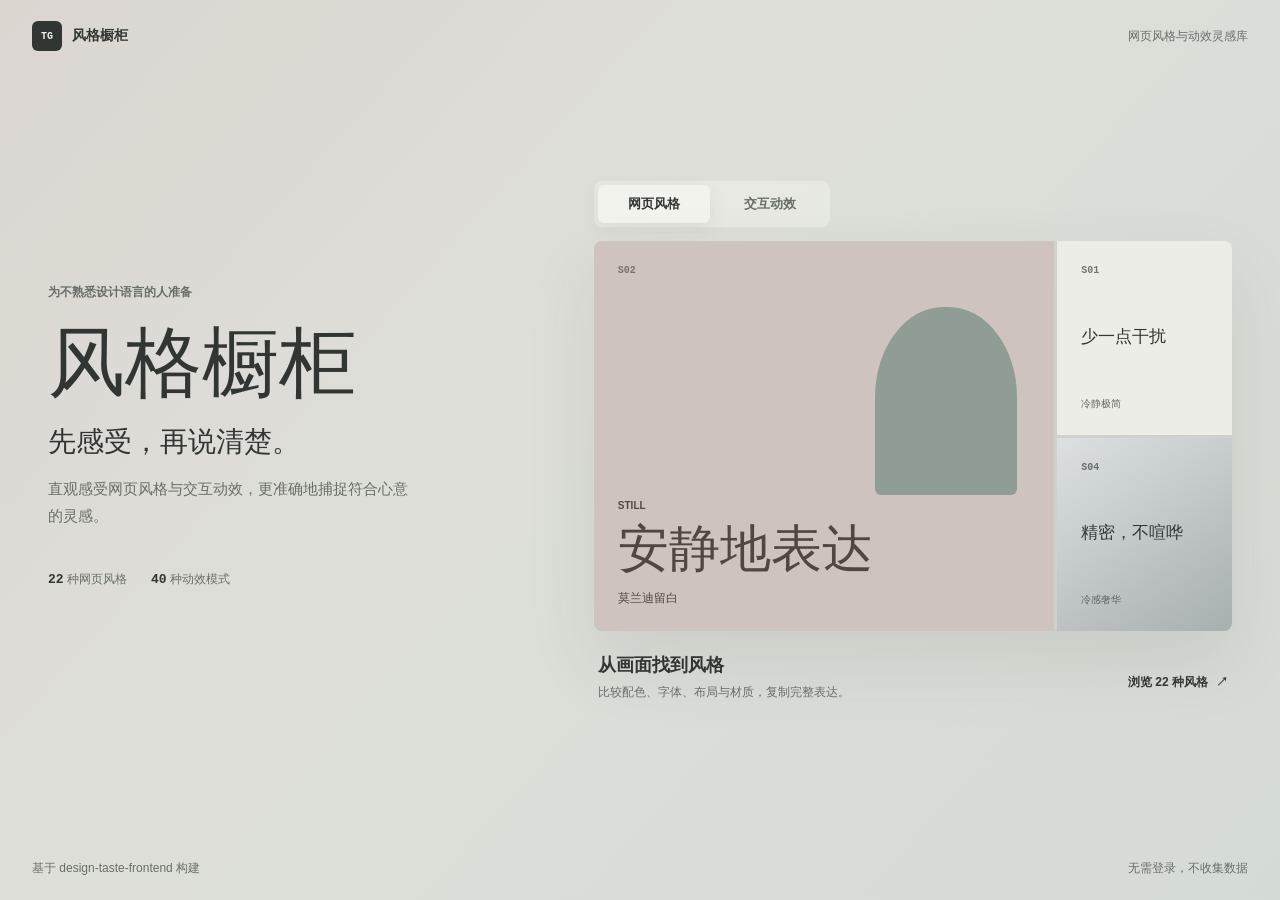
==== commit 9450badd: "Expand style and motion gallery" ====
--- a/index.html
+++ b/index.html
@@ -3,72 +3,107 @@
 <head>
   <meta charset="utf-8">
   <meta name="viewport" content="width=device-width, initial-scale=1">
-  <meta name="description" content="为产品经理准备的网页风格与交互动效参考库。看效果，复制 Prompt，准确表达设计方向。">
-  <title>Taste Gallery | 风格与动效参考库</title>
+  <meta name="description" content="风格橱柜帮助每个人直观感受网页风格与交互动效，更准确地捕捉符合心意的灵感。">
+  <title>风格橱柜 | 网页风格与动效灵感库</title>
   <link rel="icon" href="favicon.svg" type="image/svg+xml">
   <link rel="stylesheet" href="gallery.css">
 </head>
 <body class="home-page">
-  <header class="site-header">
-    <a class="brand" href="index.html" aria-label="TG Taste Gallery 首页">
+  <header class="site-header home-header">
+    <a class="brand home-brand" href="index.html" aria-label="风格橱柜首页">
       <span class="brand-mark" aria-hidden="true">TG</span>
-      <span>Taste Gallery</span>
+      <span>风格橱柜</span>
     </a>
-    <nav class="main-nav" aria-label="主导航">
-      <a href="styles.html">网页风格</a>
-      <a href="motion.html">动效</a>
-    </nav>
+    <p class="home-header-note">网页风格与动效灵感库</p>
   </header>
 
   <main class="home-shell">
     <section class="home-intro" aria-labelledby="home-title">
-      <p class="context-label">给产品经理的视觉词典</p>
-      <h1 id="home-title">先看见，再描述。</h1>
-      <p>浏览真实画面，找到接近的风格与动效，一键复制成可以直接交给 Codex 的 Prompt。</p>
+      <p class="context-label">为不熟悉设计语言的人准备</p>
+      <h1 id="home-title">风格橱柜</h1>
+      <p class="home-statement">先感受，再说清楚。</p>
+      <p class="home-description">直观感受网页风格与交互动效，更准确地捕捉符合心意的灵感。</p>
+      <div class="home-meta" aria-label="参考库内容数量">
+        <span><strong>22</strong> 种网页风格</span>
+        <span><strong>40</strong> 种动效模式</span>
+      </div>
     </section>
 
-    <section class="library-choices" aria-label="选择参考库">
-      <a class="library-choice style-choice" href="styles.html">
-        <div class="choice-preview style-mosaic" aria-hidden="true">
-          <span class="mosaic-a">Aa</span>
-          <span class="mosaic-b"></span>
-          <span class="mosaic-c">FORM</span>
-          <span class="mosaic-d"></span>
-        </div>
-        <div class="choice-copy">
-          <span class="choice-count">16 个方向</span>
-          <h2>网页风格</h2>
-          <p>从莫兰迪极简到工业粗野。比较配色、字体、布局、材质与设计参数。</p>
-          <span class="choice-action">打开风格库 <span aria-hidden="true">→</span></span>
-        </div>
-      </a>
+    <section class="home-browser" aria-label="选择灵感参考库">
+      <div class="home-tabs" role="tablist" aria-label="参考库类型">
+        <button class="home-tab active" id="styleTab" type="button" role="tab" aria-selected="true" aria-controls="stylePanel" tabindex="0">
+          网页风格
+        </button>
+        <button class="home-tab" id="motionTab" type="button" role="tab" aria-selected="false" aria-controls="motionPanel" tabindex="-1">
+          交互动效
+        </button>
+      </div>
 
-      <a class="library-choice motion-choice" href="motion.html">
-        <div class="choice-preview motion-orbit" aria-hidden="true">
-          <span class="orbit-track"></span>
-          <span class="orbit-core"></span>
-          <span class="orbit-item item-one"></span>
-          <span class="orbit-item item-two"></span>
-          <span class="orbit-item item-three"></span>
-        </div>
-        <div class="choice-copy">
-          <span class="choice-count">20 个模式</span>
-          <h2>交互动效</h2>
-          <p>从淡入、交错入场到磁吸、滚动叙事。每个案例都能现场触发与重播。</p>
-          <span class="choice-action">打开动效库 <span aria-hidden="true">→</span></span>
-        </div>
-      </a>
-    </section>
+      <div class="home-panel-wrap">
+        <article class="home-panel active" id="stylePanel" role="tabpanel" aria-labelledby="styleTab">
+          <div class="home-preview style-cabinet" aria-label="莫兰迪留白、冷静极简与冷感奢华的风格预览">
+            <div class="cabinet-main">
+              <span class="preview-index">S02</span>
+              <div>
+                <p>STILL</p>
+                <h2>安静地表达</h2>
+                <span>莫兰迪留白</span>
+              </div>
+            </div>
+            <div class="cabinet-sample sample-minimal">
+              <span>S01</span>
+              <strong>少一点干扰</strong>
+              <small>冷静极简</small>
+            </div>
+            <div class="cabinet-sample sample-cold">
+              <span>S04</span>
+              <strong>精密，不喧哗</strong>
+              <small>冷感奢华</small>
+            </div>
+          </div>
+          <div class="home-panel-copy">
+            <div>
+              <h2>从画面找到风格</h2>
+              <p>比较配色、字体、布局与材质，复制完整表达。</p>
+            </div>
+            <a class="home-panel-link" href="styles.html">浏览 22 种风格 <span aria-hidden="true">&#8599;</span></a>
+          </div>
+        </article>
 
-    <section class="quick-combine" aria-label="使用示例">
-      <span>组合表达</span>
-      <code>使用 S02 的视觉方向 + M02 的交错入场，生成产品落地页</code>
+        <article class="home-panel" id="motionPanel" role="tabpanel" aria-labelledby="motionTab" hidden>
+          <div class="home-preview motion-cabinet" aria-label="淡入上移、交错入场和磁吸反馈的动效预览">
+            <div class="motion-demo motion-fade-demo" role="group" tabindex="0" aria-label="悬浮体验淡入上移动效">
+              <span>M01</span>
+              <i aria-hidden="true"></i>
+              <small>淡入上移</small>
+            </div>
+            <div class="motion-demo motion-stagger-demo" role="group" tabindex="0" aria-label="悬浮体验交错入场动效">
+              <span>M02</span>
+              <div aria-hidden="true"><i></i><i></i><i></i></div>
+              <small>交错入场</small>
+            </div>
+            <div class="motion-demo motion-magnetic-demo" role="group" tabindex="0" aria-label="悬浮体验磁吸反馈动效">
+              <span>M04</span>
+              <i aria-hidden="true">靠近</i>
+              <small>磁吸反馈</small>
+            </div>
+          </div>
+          <div class="home-panel-copy">
+            <div>
+              <h2>现场感受运动节奏</h2>
+              <p>触发、重播并比较反馈方式，复制可执行的动效描述。</p>
+            </div>
+            <a class="home-panel-link" href="motion.html">浏览 40 种动效 <span aria-hidden="true">&#8599;</span></a>
+          </div>
+        </article>
+      </div>
     </section>
   </main>
 
-  <footer class="site-footer">
-    <span>Based on design-taste-frontend</span>
-    <span>静态站点，无登录与数据采集</span>
+  <footer class="site-footer home-footer">
+    <span>基于 design-taste-frontend 构建</span>
+    <span>无需登录，不收集数据</span>
   </footer>
+  <script src="home.js"></script>
 </body>
 </html>
--- a/gallery.css
+++ b/gallery.css
@@ -31,6 +31,523 @@
   -webkit-font-smoothing: antialiased;
 }
 
+/* Homepage: a quiet, continuous inspiration cabinet. */
+.home-page {
+  --home-page: #dedfd9;
+  --home-wash: #d5dcd6;
+  --home-rose: #cfc3bf;
+  --home-sage: #8f9d94;
+  --home-ink: #323632;
+  --home-muted: #686e69;
+  --home-panel: rgba(238, 238, 232, 0.58);
+  --home-panel-strong: rgba(244, 243, 238, 0.82);
+  background:
+    linear-gradient(132deg, rgba(218, 210, 205, 0.72) 0%, rgba(222, 223, 217, 0.2) 42%, rgba(207, 217, 210, 0.62) 100%),
+    var(--home-page);
+  color: var(--home-ink);
+}
+
+.home-page .home-header {
+  position: relative;
+  min-height: 72px;
+  border: 0;
+  background: transparent;
+  backdrop-filter: none;
+  -webkit-backdrop-filter: none;
+}
+
+.home-page .home-brand { color: var(--home-ink); }
+
+.home-page .brand-mark {
+  background: var(--home-ink);
+  color: #eef0ea;
+}
+
+.home-header-note {
+  margin: 0;
+  color: var(--home-muted);
+  font-size: 12px;
+}
+
+.home-page .home-shell {
+  display: grid;
+  width: min(1400px, 100%);
+  min-height: calc(100dvh - 136px);
+  grid-template-columns: minmax(320px, 0.82fr) minmax(540px, 1.18fr);
+  gap: clamp(56px, 8vw, 132px);
+  align-items: center;
+  padding: clamp(32px, 5vw, 72px) 48px 64px;
+}
+
+.home-page .home-intro {
+  max-width: 470px;
+  padding-bottom: 4vh;
+}
+
+.home-page .context-label {
+  margin-bottom: 24px;
+  color: var(--home-muted);
+  font-family: var(--sans);
+  font-size: 12px;
+  font-weight: 650;
+}
+
+.home-page .home-intro h1 {
+  color: var(--home-ink);
+  font-size: clamp(54px, 6vw, 88px);
+  font-weight: 560;
+  line-height: 0.98;
+}
+
+.home-statement {
+  margin: 24px 0 0;
+  color: var(--home-ink);
+  font-size: clamp(22px, 2.2vw, 31px);
+  font-weight: 520;
+  line-height: 1.3;
+}
+
+.home-description {
+  max-width: 24em;
+  margin: 14px 0 0;
+  color: var(--home-muted);
+  font-size: 15px;
+  line-height: 1.8;
+}
+
+.home-meta {
+  display: flex;
+  flex-wrap: wrap;
+  gap: 10px 24px;
+  margin-top: 42px;
+  color: var(--home-muted);
+  font-size: 12px;
+}
+
+.home-meta span { white-space: nowrap; }
+
+.home-meta strong {
+  color: var(--home-ink);
+  font-family: var(--mono);
+  font-size: 13px;
+}
+
+.home-browser {
+  align-self: start;
+  width: 100%;
+  max-width: 760px;
+  margin-top: clamp(20px, 5vh, 52px);
+  justify-self: end;
+}
+
+.home-tabs {
+  display: inline-grid;
+  grid-template-columns: repeat(2, minmax(112px, 1fr));
+  gap: 4px;
+  padding: 4px;
+  border-radius: 8px;
+  background: rgba(247, 246, 241, 0.38);
+}
+
+.home-tab {
+  min-height: 38px;
+  border: 0;
+  border-radius: 6px;
+  background: transparent;
+  color: var(--home-muted);
+  cursor: pointer;
+  font-size: 13px;
+  font-weight: 650;
+  transition: background 220ms ease, color 220ms ease, transform 160ms ease;
+}
+
+.home-tab:hover { color: var(--home-ink); }
+
+.home-tab.active {
+  background: rgba(247, 246, 241, 0.78);
+  color: var(--home-ink);
+  box-shadow: 0 6px 20px rgba(68, 73, 66, 0.07);
+}
+
+.home-tab:active { transform: scale(0.98); }
+
+.home-page button:focus-visible,
+.home-page a:focus-visible {
+  outline-color: rgba(82, 105, 91, 0.52);
+}
+
+.home-panel-wrap {
+  position: relative;
+  min-height: 500px;
+  margin-top: 14px;
+}
+
+.home-panel[hidden] { display: none; }
+
+.home-panel.active {
+  animation: home-panel-enter 480ms cubic-bezier(0.16, 1, 0.3, 1) both;
+}
+
+@keyframes home-panel-enter {
+  from { transform: translateY(10px); opacity: 0; }
+  to { transform: translateY(0); opacity: 1; }
+}
+
+.home-preview {
+  display: grid;
+  min-height: 390px;
+  overflow: hidden;
+  border-radius: 8px;
+  font-family: var(--sans);
+  box-shadow: 0 30px 70px rgba(62, 68, 61, 0.1);
+}
+
+.style-cabinet {
+  grid-template-columns: minmax(0, 1.45fr) minmax(160px, 0.55fr);
+  grid-template-rows: repeat(2, 1fr);
+  gap: 3px;
+  background: rgba(80, 85, 79, 0.08);
+}
+
+.cabinet-main,
+.cabinet-sample {
+  position: relative;
+  display: flex;
+  flex-direction: column;
+  justify-content: space-between;
+  padding: 24px;
+}
+
+.cabinet-main {
+  grid-row: 1 / 3;
+  background: var(--home-rose);
+  color: #514742;
+}
+
+.cabinet-main::after {
+  position: absolute;
+  top: 17%;
+  right: 8%;
+  width: 31%;
+  aspect-ratio: 0.76;
+  border-radius: 48% 48% 6px 6px;
+  background: var(--home-sage);
+  content: "";
+}
+
+.preview-index,
+.cabinet-sample > span,
+.motion-demo > span {
+  position: relative;
+  z-index: 1;
+  font-family: var(--mono);
+  font-size: 10px;
+  font-weight: 700;
+  opacity: 0.66;
+}
+
+.cabinet-main > div {
+  position: relative;
+  z-index: 1;
+}
+
+.cabinet-main p {
+  margin: 0 0 12px;
+  font-size: 10px;
+  font-weight: 750;
+}
+
+.cabinet-main h2 {
+  max-width: 6em;
+  margin: 0;
+  font-size: clamp(36px, 4vw, 58px);
+  font-weight: 520;
+  line-height: 1.03;
+}
+
+.cabinet-main div > span {
+  display: block;
+  margin-top: 14px;
+  font-size: 12px;
+}
+
+.cabinet-sample { color: #333733; }
+.cabinet-sample strong { max-width: 8em; font-size: 17px; font-weight: 570; line-height: 1.25; }
+.cabinet-sample small { color: #606660; font-size: 10px; }
+.sample-minimal { background: #edede8; }
+.sample-cold { background: linear-gradient(145deg, #dce0e1, #a8afb1); }
+
+.motion-cabinet {
+  grid-template-columns: 1.1fr 0.95fr 0.95fr;
+  gap: 3px;
+  background: rgba(80, 85, 79, 0.08);
+}
+
+.motion-demo {
+  display: grid;
+  grid-template-rows: auto 1fr auto;
+  min-width: 0;
+  align-items: center;
+  padding: 24px;
+  background: var(--home-rose);
+  color: #514742;
+  cursor: default;
+  transition: filter 220ms ease;
+}
+
+.motion-demo:hover,
+.motion-demo:focus-visible { filter: brightness(1.035); }
+
+.motion-demo:focus-visible {
+  position: relative;
+  z-index: 1;
+}
+
+.motion-demo:nth-child(2) {
+  background: var(--home-sage);
+  color: #f0f1eb;
+}
+
+.motion-demo:nth-child(3) {
+  background: linear-gradient(145deg, #dce0e1, #a8afb1);
+  color: #414744;
+}
+
+.motion-demo small {
+  align-self: end;
+  font-size: 10px;
+  font-weight: 500;
+  opacity: 0.78;
+}
+
+.motion-fade-demo > i {
+  width: min(116px, 70%);
+  aspect-ratio: 1;
+  justify-self: center;
+  border-radius: 8px;
+  background: #6e5e57;
+  box-shadow: inset 0 1px 0 rgba(255,255,255,.28);
+  transform: translateY(18px);
+  opacity: 0.34;
+}
+
+.motion-stagger-demo > div {
+  display: grid;
+  width: 80%;
+  gap: 9px;
+  justify-self: center;
+}
+
+.motion-stagger-demo i {
+  display: block;
+  height: 42px;
+  border-radius: 6px;
+  background: #f0f1eb;
+  transform: translateY(14px);
+  opacity: 0.36;
+}
+
+.motion-demo:hover.motion-fade-demo > i,
+.motion-demo:focus-visible.motion-fade-demo > i {
+  animation: home-fade-demo 1.25s cubic-bezier(0.16, 1, 0.3, 1) both;
+}
+
+.motion-demo:hover.motion-stagger-demo i,
+.motion-demo:focus-visible.motion-stagger-demo i {
+  animation: home-stagger-demo 920ms cubic-bezier(0.16, 1, 0.3, 1) both;
+}
+
+.motion-demo:hover.motion-stagger-demo i:nth-child(2),
+.motion-demo:focus-visible.motion-stagger-demo i:nth-child(2) { animation-delay: 90ms; }
+
+.motion-demo:hover.motion-stagger-demo i:nth-child(3),
+.motion-demo:focus-visible.motion-stagger-demo i:nth-child(3) { animation-delay: 180ms; }
+
+.motion-magnetic-demo > i {
+  display: grid;
+  min-width: 92px;
+  min-height: 46px;
+  place-items: center;
+  justify-self: center;
+  border-radius: 8px;
+  background: #59665f;
+  color: #f0f1eb;
+  font-size: 11px;
+  font-weight: 650;
+  font-style: normal;
+}
+
+.motion-demo:hover.motion-magnetic-demo > i,
+.motion-demo:focus-visible.motion-magnetic-demo > i {
+  animation: home-magnetic-demo 1.1s cubic-bezier(0.16, 1, 0.3, 1) both;
+}
+
+@keyframes home-fade-demo {
+  0% { transform: translateY(18px); opacity: 0.34; }
+  60%, 100% { transform: translateY(0); opacity: 1; }
+}
+
+@keyframes home-stagger-demo {
+  0% { transform: translateY(14px); opacity: 0.36; }
+  70%, 100% { transform: translateY(0); opacity: 1; }
+}
+
+@keyframes home-magnetic-demo {
+  0%, 100% { transform: translate3d(0, 0, 0); }
+  38% { transform: translate3d(9px, -6px, 0); }
+  68% { transform: translate3d(-4px, 3px, 0); }
+}
+
+.home-panel-copy {
+  display: flex;
+  align-items: end;
+  justify-content: space-between;
+  gap: 28px;
+  padding: 22px 4px 0;
+}
+
+.home-panel-copy h2 {
+  margin: 0 0 6px;
+  color: var(--home-ink);
+  font-size: 18px;
+  font-weight: 620;
+}
+
+.home-panel-copy p {
+  max-width: 30em;
+  margin: 0;
+  color: var(--home-muted);
+  font-size: 12px;
+  line-height: 1.6;
+}
+
+.home-panel-link {
+  display: inline-flex;
+  min-height: 40px;
+  align-items: center;
+  gap: 8px;
+  border-radius: 6px;
+  color: var(--home-ink);
+  font-size: 12px;
+  font-weight: 700;
+  text-decoration: none;
+  white-space: nowrap;
+  transition: transform 180ms ease, color 180ms ease;
+}
+
+.home-panel-link:hover { color: #596a60; transform: translateY(-2px); }
+.home-panel-link:active { transform: translateY(0) scale(0.98); }
+
+.home-page .home-footer {
+  min-height: 64px;
+  border: 0;
+  color: var(--home-muted);
+  background: transparent;
+}
+
+@media (max-width: 900px) {
+  .home-page .home-shell {
+    grid-template-columns: 1fr;
+    gap: 42px;
+    padding: 40px 28px 64px;
+  }
+
+  .home-page .home-intro {
+    max-width: 560px;
+    padding: 0;
+  }
+
+  .home-browser {
+    max-width: none;
+    margin-top: 0;
+    justify-self: stretch;
+  }
+}
+
+@media (max-width: 620px) {
+  .home-page .home-header { padding-inline: 18px; }
+  .home-header-note { display: none; }
+
+  .home-page .home-shell {
+    gap: 34px;
+    padding: 34px 18px 48px;
+  }
+
+  .home-page .context-label { margin-bottom: 18px; }
+  .home-page .home-intro h1 { font-size: clamp(50px, 17vw, 68px); }
+  .home-statement { margin-top: 18px; font-size: 22px; }
+  .home-description { font-size: 14px; }
+  .home-meta { margin-top: 30px; }
+
+  .home-tabs {
+    display: grid;
+    width: 100%;
+  }
+
+  .home-panel-wrap { min-height: 470px; }
+  .home-preview { min-height: 340px; }
+
+  .style-cabinet {
+    grid-template-columns: 1fr 1fr;
+    grid-template-rows: minmax(220px, 1.3fr) minmax(110px, 0.7fr);
+  }
+
+  .cabinet-main { grid-column: 1 / 3; grid-row: 1; }
+  .cabinet-sample { padding: 16px; }
+  .cabinet-sample strong { font-size: 14px; }
+
+  .motion-cabinet {
+    grid-template-columns: 1fr 1fr;
+    grid-template-rows: minmax(210px, 1fr) 126px;
+  }
+
+  .motion-demo { padding: 16px; }
+  .motion-demo:nth-child(3) { grid-column: 1 / 3; }
+  .motion-magnetic-demo { grid-template-columns: auto 1fr auto; grid-template-rows: 1fr; gap: 16px; }
+  .motion-magnetic-demo small { align-self: center; }
+
+  .home-panel-copy {
+    display: grid;
+    gap: 12px;
+    padding-top: 18px;
+  }
+
+  .home-panel-link { width: fit-content; }
+
+  .home-page .home-footer {
+    align-items: flex-start;
+    padding-inline: 18px;
+  }
+}
+
+@media (prefers-color-scheme: dark) {
+  .home-page {
+    --home-page: #252925;
+    --home-wash: #303832;
+    --home-rose: #756863;
+    --home-sage: #63756a;
+    --home-ink: #e8e9e2;
+    --home-muted: #b8bdb7;
+    --home-panel: rgba(52, 58, 53, 0.62);
+    --home-panel-strong: rgba(67, 73, 67, 0.78);
+    background:
+      linear-gradient(132deg, rgba(80, 70, 67, 0.48) 0%, rgba(37, 41, 37, 0.2) 42%, rgba(58, 72, 63, 0.58) 100%),
+      var(--home-page);
+  }
+
+  .home-tabs { background: rgba(222, 226, 217, 0.08); }
+  .home-tab.active { background: rgba(225, 228, 220, 0.13); }
+  .home-preview { box-shadow: 0 30px 70px rgba(8, 10, 8, 0.24); }
+}
+
+@media (prefers-reduced-motion: reduce) {
+  html { scroll-behavior: auto; }
+  .home-panel.active { animation: none; }
+  .motion-fade-demo > i,
+  .motion-stagger-demo i,
+  .motion-magnetic-demo > i { animation: none !important; }
+}
+
 button,
 input { font: inherit; }
 
@@ -419,6 +936,7 @@
 }
 
 .specimen-grid[hidden] { display: none; }
+.specimen-card[hidden] { display: none; }
 
 .specimen-card {
   display: grid;
@@ -789,6 +1307,52 @@
 .style-blacktan .sample-title { font-weight: 520; }
 .style-blacktan .sample-cta { background: #e6c69c; color: #171816; }
 
+.style-bento { background: #e3e5df; color: #252925; }
+.style-bento::before,
+.style-bento::after { position: absolute; right: 24px; border-radius: 7px; content: ""; }
+.style-bento::before { top: 58px; width: 31%; height: 42%; background: #7d9184; }
+.style-bento::after { right: 30%; bottom: 24px; width: 20%; height: 23%; background: #cdbfba; }
+.style-bento .sample-body { position: relative; z-index: 1; width: 68%; padding: 18px; border-radius: 7px; background: rgba(247,248,244,.76); }
+.style-bento .sample-title { font-size: clamp(28px, 3.4vw, 44px); font-weight: 650; }
+.style-bento .sample-cta { background: #252925; color: #f4f5f1; }
+
+.style-aurora { background: #24282a; color: #f1f3ee; isolation: isolate; }
+.style-aurora::before { position: absolute; inset: -35%; z-index: -1; transform: rotate(-12deg); background: radial-gradient(circle at 24% 54%, rgba(111,157,160,.9), transparent 25%), radial-gradient(circle at 72% 30%, rgba(188,127,117,.75), transparent 27%), radial-gradient(circle at 62% 72%, rgba(185,203,193,.62), transparent 25%); filter: blur(20px); content: ""; }
+.style-aurora::after { position: absolute; inset: 20px; z-index: -1; border: 1px solid rgba(241,243,238,.22); border-radius: 8px; content: ""; }
+.style-aurora .sample-title { font-weight: 540; }
+.style-aurora .sample-cta { background: #e6ebe5; color: #24282a; }
+
+.style-kinetic { overflow: hidden; background: #ecede8; color: #202320; }
+.style-kinetic::after { position: absolute; right: -10px; bottom: -26px; transform: rotate(-90deg); color: rgba(201,105,88,.2); content: "TYPE"; font-size: 118px; font-weight: 900; line-height: 1; }
+.style-kinetic .sample-nav { transform: translateX(12%); }
+.style-kinetic .sample-body { position: relative; z-index: 1; transform: rotate(-3deg); transform-origin: left bottom; }
+.style-kinetic .sample-title { max-width: 7ch; color: #c96958; font-size: clamp(43px, 5vw, 68px); font-weight: 900; text-transform: uppercase; }
+.style-kinetic .sample-copy { transform: translateX(18%); }
+.style-kinetic .sample-cta { border: 1px solid #202320; background: transparent; color: #202320; }
+
+.style-chroma { background: #171b1c; color: #e7eae6; }
+.style-chroma::before { position: absolute; inset: 0; background-image: linear-gradient(rgba(231,234,230,.055) 1px, transparent 1px), linear-gradient(90deg, rgba(231,234,230,.055) 1px, transparent 1px); background-size: 34px 34px; content: ""; }
+.style-chroma::after { position: absolute; top: 20%; right: 7%; width: 34%; height: 50%; border: 1px solid transparent; border-radius: 8px; background: linear-gradient(#1d2223,#1d2223) padding-box, linear-gradient(135deg,#72a5a1,#b97778,#c5ba77) border-box; content: ""; }
+.style-chroma > * { position: relative; z-index: 1; }
+.style-chroma .sample-kicker { color: #72a5a1; font-family: var(--mono); }
+.style-chroma .sample-title { max-width: 8ch; }
+.style-chroma .sample-cta { border: 1px solid #72a5a1; background: transparent; color: #e7eae6; }
+
+.style-trust { background: #f3f5f3; color: #29363d; }
+.style-trust::after { position: absolute; top: 0; left: 0; width: 9px; height: 100%; background: #3f6478; content: ""; }
+.style-trust .sample-nav { padding-bottom: 11px; border-bottom: 2px solid #3f6478; }
+.style-trust .sample-body { gap: 11px; }
+.style-trust .sample-title { font-size: clamp(31px, 3.6vw, 46px); font-weight: 680; line-height: 1.08; }
+.style-trust .sample-cta { outline: 2px solid transparent; background: #3f6478; color: #fff; }
+.style-trust .sample-cta::after { margin-left: 9px; content: "›"; font-size: 15px; }
+
+.style-monopop { background: #eceeea; color: #202220; }
+.style-monopop::before { position: absolute; top: 0; right: 0; width: 24%; height: 100%; background: #202220; content: ""; }
+.style-monopop::after { position: absolute; top: 30px; right: calc(12% - 27px); width: 54px; aspect-ratio: 1; border-radius: 50%; background: #57b879; content: ""; }
+.style-monopop .sample-body { position: relative; z-index: 1; }
+.style-monopop .sample-title { max-width: 8ch; font-weight: 760; }
+.style-monopop .sample-cta { background: #57b879; color: #142219; }
+
 /* Motion specimens */
 .motion-grid .specimen-preview {
   min-height: 260px;
@@ -851,7 +1415,7 @@
 @keyframes demo-fade-rise { from { opacity: 0; transform: translateY(28px); } to { opacity: 1; transform: translateY(0); } }
 
 .stagger-set { display: flex; gap: 9px; }
-.stagger-set span { width: 38px; height: 54px; border-radius: 6px; background: #7da7ff; opacity: 0; }
+.stagger-set span { width: 38px; height: 54px; transform: translateY(14px); border-radius: 6px; background: #7da7ff; opacity: .3; }
 .motion-stage.play .stagger-set span { animation: demo-stagger 520ms cubic-bezier(.16,1,.3,1) both; }
 .motion-stage.play .stagger-set span:nth-child(2) { animation-delay: 80ms; }
 .motion-stage.play .stagger-set span:nth-child(3) { animation-delay: 160ms; }
@@ -862,12 +1426,18 @@
 @keyframes demo-spring { 0% { opacity: 0; transform: scale(.42); } 70% { opacity: 1; transform: scale(1.08); } 100% { transform: scale(1); } }
 
 .demo-magnetic { transition: transform 180ms cubic-bezier(.16,1,.3,1); }
-.demo-magnetic:hover { transform: translateY(-3px) scale(1.06); }
+.demo-magnetic:hover,
+.motion-grid .specimen-card:hover .demo-magnetic,
+.motion-grid .specimen-card:focus-within .demo-magnetic { transform: translateY(-3px) scale(1.06); }
 
 .demo-directional { background: transparent; color: #f3f2ea; }
 .demo-directional::before { position: absolute; inset: 0; z-index: -1; transform: translateX(-102%); background: #d9e24b; content: ""; transition: transform 300ms cubic-bezier(.16,1,.3,1); }
-.demo-directional:hover { color: #20211e; }
-.demo-directional:hover::before { transform: translateX(0); }
+.demo-directional:hover,
+.motion-grid .specimen-card:hover .demo-directional,
+.motion-grid .specimen-card:focus-within .demo-directional { color: #20211e; }
+.demo-directional:hover::before,
+.motion-grid .specimen-card:hover .demo-directional::before,
+.motion-grid .specimen-card:focus-within .demo-directional::before { transform: translateX(0); }
 
 .demo-ripple::after { position: absolute; top: var(--ripple-y, 50%); left: var(--ripple-x, 50%); width: 8px; height: 8px; transform: translate(-50%, -50%) scale(0); border-radius: 50%; background: rgba(255,255,255,.65); content: ""; }
 .motion-stage.play .demo-ripple::after { animation: demo-ripple 650ms ease-out; }
@@ -877,7 +1447,9 @@
 .skeleton-demo span { position: relative; height: 12px; overflow: hidden; border-radius: 3px; background: #3c3d38; }
 .skeleton-demo span:first-child { width: 68%; height: 20px; }
 .skeleton-demo span:last-child { width: 82%; }
-.skeleton-demo span::after { position: absolute; inset: 0; transform: translateX(-100%); background: linear-gradient(90deg, transparent, rgba(255,255,255,.18), transparent); content: ""; animation: demo-shimmer 1.4s infinite; }
+.skeleton-demo span::after { position: absolute; inset: 0; transform: translateX(-100%); background: linear-gradient(90deg, transparent, rgba(255,255,255,.18), transparent); content: ""; animation: demo-shimmer 1.4s infinite; animation-play-state: paused; }
+.motion-grid .specimen-card:hover .skeleton-demo span::after,
+.motion-grid .specimen-card:focus-within .skeleton-demo span::after { animation-play-state: running; }
 @keyframes demo-shimmer { to { transform: translateX(100%); } }
 
 .scramble-text { color: #d9e24b; font-family: var(--mono); font-size: 22px; font-weight: 800; }
@@ -888,20 +1460,32 @@
 .accordion-panel { max-height: 0; overflow: hidden; color: #b7b8af; font-size: 11px; line-height: 1.55; transition: max-height 350ms cubic-bezier(.16,1,.3,1), padding 350ms ease; }
 .accordion-demo.open .accordion-panel { max-height: 80px; padding-top: 14px; }
 .accordion-demo.open .accordion-trigger span { transform: rotate(45deg); }
+.motion-grid .specimen-card:hover .accordion-panel,
+.motion-grid .specimen-card:focus-within .accordion-panel { max-height: 80px; padding-top: 14px; }
+.motion-grid .specimen-card:hover .accordion-trigger span,
+.motion-grid .specimen-card:focus-within .accordion-trigger span { transform: rotate(45deg); }
 
 .morph-demo { position: relative; }
 .morph-panel { position: absolute; inset: 50% auto auto 50%; display: grid; width: 130px; height: 46px; place-items: center; transform: translate(-50%, -50%); border-radius: 6px; background: #7da7ff; color: #18233a; cursor: pointer; font-size: 12px; font-weight: 800; transition: width 380ms cubic-bezier(.16,1,.3,1), height 380ms cubic-bezier(.16,1,.3,1), border-radius 380ms ease; }
 .morph-demo.open .morph-panel { width: 210px; height: 128px; border-radius: 8px; }
+.motion-grid .specimen-card:hover .morph-panel,
+.motion-grid .specimen-card:focus-within .morph-panel { width: 210px; height: 128px; border-radius: 8px; }
 
 .demo-tilt { transition: transform 220ms ease, box-shadow 220ms ease; transform-style: preserve-3d; }
-.demo-tilt:hover { transform: perspective(600px) rotateX(7deg) rotateY(-9deg); box-shadow: 18px 18px 34px rgba(0,0,0,.24); }
+.demo-tilt:hover,
+.motion-grid .specimen-card:hover .demo-tilt,
+.motion-grid .specimen-card:focus-within .demo-tilt { transform: perspective(600px) rotateX(7deg) rotateY(-9deg); box-shadow: 18px 18px 34px rgba(0,0,0,.24); }
 
 .spotlight-demo { position: relative; overflow: hidden; background: #272824; color: #f3f2ea; }
-.spotlight-demo::before { position: absolute; inset: -2px; background: radial-gradient(circle at var(--spot-x, 50%) var(--spot-y, 50%), #7da7ff, transparent 34%); content: ""; }
+.spotlight-demo::before { position: absolute; inset: -2px; background: radial-gradient(circle at var(--spot-x, 50%) var(--spot-y, 50%), #7da7ff, transparent 34%); content: ""; opacity: .28; transition: opacity 240ms ease; }
 .spotlight-demo::after { position: absolute; inset: 1px; display: grid; place-items: center; border-radius: 7px; background: #272824; content: "Spotlight"; }
+.motion-grid .specimen-card:hover .spotlight-demo::before,
+.motion-grid .specimen-card:focus-within .spotlight-demo::before { opacity: 1; }
 
 .marquee-window { width: 100%; overflow: hidden; border-block: 1px solid #676861; padding: 14px 0; }
-.marquee-track { display: flex; width: max-content; gap: 32px; color: #d9e24b; font-size: 18px; font-weight: 800; animation: demo-marquee 7s linear infinite; }
+.marquee-track { display: flex; width: max-content; gap: 32px; color: #d9e24b; font-size: 18px; font-weight: 800; animation: demo-marquee 7s linear infinite; animation-play-state: paused; }
+.motion-grid .specimen-card:hover .marquee-track,
+.motion-grid .specimen-card:focus-within .marquee-track { animation-play-state: running; }
 @keyframes demo-marquee { to { transform: translateX(-50%); } }
 
 .dock-demo { display: flex; align-items: end; gap: 7px; padding: 10px; border: 1px solid #55564f; border-radius: 8px; background: rgba(255,255,255,.06); }
@@ -911,6 +1495,12 @@
 .dock-demo span:nth-child(4) { background: #c3a5dc; }
 .dock-demo span:hover { transform: scale(1.38) translateY(-4px); }
 .dock-demo span:has(+ span:hover), .dock-demo span:hover + span { transform: scale(1.14) translateY(-2px); }
+.motion-grid .specimen-card:hover .dock-demo span:nth-child(2),
+.motion-grid .specimen-card:focus-within .dock-demo span:nth-child(2) { transform: scale(1.38) translateY(-4px); }
+.motion-grid .specimen-card:hover .dock-demo span:nth-child(1),
+.motion-grid .specimen-card:hover .dock-demo span:nth-child(3),
+.motion-grid .specimen-card:focus-within .dock-demo span:nth-child(1),
+.motion-grid .specimen-card:focus-within .dock-demo span:nth-child(3) { transform: scale(1.14) translateY(-2px); }
 
 .curtain-demo { position: relative; display: grid; width: 210px; height: 124px; place-items: center; overflow: hidden; background: #d9e24b; color: #20211e; font-weight: 850; }
 .curtain-demo::before, .curtain-demo::after { position: absolute; top: 0; width: 50.5%; height: 100%; background: #7da7ff; content: ""; }
@@ -947,14 +1537,178 @@
 
 .path-demo { width: 220px; height: 90px; }
 .path-demo svg { width: 100%; height: 100%; }
-.path-demo path { fill: none; stroke: #d9e24b; stroke-width: 4; stroke-linecap: round; stroke-dasharray: 420; stroke-dashoffset: 420; }
+.path-demo path { fill: none; stroke: #d9e24b; stroke-width: 4; stroke-linecap: round; stroke-dasharray: 420; stroke-dashoffset: 300; opacity: .38; }
 .motion-stage.play .path-demo path { animation: draw-path 1.6s cubic-bezier(.16,1,.3,1) forwards; }
-@keyframes draw-path { to { stroke-dashoffset: 0; } }
+@keyframes draw-path { to { stroke-dashoffset: 0; opacity: 1; } }
 
 .mask-demo { position: relative; overflow: hidden; color: #f3f2ea; font-size: 34px; font-weight: 850; }
 .mask-demo span { display: block; transform: translateY(110%); }
 .motion-stage.play .mask-demo span { animation: mask-reveal 750ms cubic-bezier(.16,1,.3,1) forwards; }
 @keyframes mask-reveal { to { transform: translateY(0); } }
+
+/* Extended motion vocabulary */
+.gooey-demo { position: relative; width: 170px; height: 72px; filter: contrast(15); }
+.gooey-demo span { position: absolute; top: 19px; left: 58px; width: 36px; height: 36px; border-radius: 50%; background: #d9e24b; filter: blur(5px); }
+.motion-stage.play .gooey-demo span:nth-child(2) { animation: gooey-two 620ms cubic-bezier(.16,1,.3,1) both; }
+.motion-stage.play .gooey-demo span:nth-child(3) { animation: gooey-three 620ms 60ms cubic-bezier(.16,1,.3,1) both; }
+.motion-stage.play .gooey-demo span:nth-child(4) { animation: gooey-four 620ms 120ms cubic-bezier(.16,1,.3,1) both; }
+@keyframes gooey-two { to { transform: translateX(46px) scale(.78); } }
+@keyframes gooey-three { to { transform: translateX(88px) scale(.65); } }
+@keyframes gooey-four { to { transform: translateX(-42px) scale(.78); } }
+
+.island-demo { display: grid; width: 116px; height: 38px; place-items: center; overflow: hidden; border-radius: 24px; background: #080908; transition: width 480ms cubic-bezier(.16,1,.3,1), height 480ms cubic-bezier(.16,1,.3,1), border-radius 480ms ease; }
+.island-demo div { display: flex; width: 100%; align-items: center; justify-content: space-between; gap: 18px; padding: 0 16px; white-space: nowrap; }
+.island-demo span { font-size: 10px; opacity: .55; }
+.island-demo small { color: #d9e24b; font-size: 9px; }
+.motion-grid .specimen-card:hover .island-demo, .motion-grid .specimen-card:focus-within .island-demo { width: 220px; height: 88px; border-radius: 18px; }
+
+.radial-demo, .speed-dial-demo { position: relative; width: 150px; height: 150px; }
+.radial-demo b, .speed-dial-demo b { position: absolute; top: 54px; left: 54px; z-index: 2; display: grid; width: 42px; height: 42px; place-items: center; border-radius: 50%; background: #d9e24b; color: #20211e; font-size: 22px; transition: transform 420ms ease; }
+.radial-demo span, .speed-dial-demo span { position: absolute; top: 59px; left: 59px; width: 32px; height: 32px; border-radius: 50%; background: #7da7ff; transition: transform 480ms cubic-bezier(.16,1,.3,1), opacity 240ms ease; opacity: .3; }
+.motion-grid .specimen-card:hover .radial-demo b, .motion-grid .specimen-card:focus-within .radial-demo b, .motion-grid .specimen-card:hover .speed-dial-demo b, .motion-grid .specimen-card:focus-within .speed-dial-demo b { transform: rotate(45deg); }
+.motion-grid .specimen-card:hover .radial-demo span, .motion-grid .specimen-card:focus-within .radial-demo span, .motion-grid .specimen-card:hover .speed-dial-demo span, .motion-grid .specimen-card:focus-within .speed-dial-demo span { opacity: 1; }
+.motion-grid .specimen-card:hover .radial-demo span:nth-of-type(1), .motion-grid .specimen-card:focus-within .radial-demo span:nth-of-type(1) { transform: translate(-52px,-42px); }
+.motion-grid .specimen-card:hover .radial-demo span:nth-of-type(2), .motion-grid .specimen-card:focus-within .radial-demo span:nth-of-type(2) { transform: translate(0,-65px); }
+.motion-grid .specimen-card:hover .radial-demo span:nth-of-type(3), .motion-grid .specimen-card:focus-within .radial-demo span:nth-of-type(3) { transform: translate(52px,-42px); }
+.motion-grid .specimen-card:hover .radial-demo span:nth-of-type(4), .motion-grid .specimen-card:focus-within .radial-demo span:nth-of-type(4) { transform: translate(65px,10px); }
+.motion-grid .specimen-card:hover .speed-dial-demo span:nth-of-type(1), .motion-grid .specimen-card:focus-within .speed-dial-demo span:nth-of-type(1) { transform: translateY(-52px); }
+.motion-grid .specimen-card:hover .speed-dial-demo span:nth-of-type(2), .motion-grid .specimen-card:focus-within .speed-dial-demo span:nth-of-type(2) { transform: translateY(-92px); }
+.motion-grid .specimen-card:hover .speed-dial-demo span:nth-of-type(3), .motion-grid .specimen-card:focus-within .speed-dial-demo span:nth-of-type(3) { transform: translateY(-132px); }
+
+.mega-demo { width: 224px; padding: 16px; border-top: 1px solid #777970; }
+.mega-demo strong { display: block; font-size: 12px; }
+.mega-demo div { display: grid; grid-template-columns: repeat(3,1fr); gap: 7px; margin-top: 14px; overflow: hidden; }
+.mega-demo span { height: 62px; transform: translateY(-110%); border-radius: 5px; background: #7da7ff; opacity: .25; }
+.mega-demo span:nth-child(2) { background: #f06d43; }
+.mega-demo span:nth-child(3) { background: #d9e24b; }
+.motion-stage.play .mega-demo span { animation: mega-reveal 620ms cubic-bezier(.16,1,.3,1) both; }
+.motion-stage.play .mega-demo span:nth-child(2) { animation-delay: 70ms; }
+.motion-stage.play .mega-demo span:nth-child(3) { animation-delay: 140ms; }
+@keyframes mega-reveal { to { transform: translateY(0); opacity: 1; } }
+
+.foil-demo { position: relative; display: grid; width: 210px; height: 126px; align-content: space-between; overflow: hidden; padding: 20px; border: 1px solid rgba(255,255,255,.28); border-radius: 8px; background: #343735; }
+.foil-demo::after { position: absolute; inset: -70%; transform: translateX(-55%) rotate(22deg); background: linear-gradient(90deg, transparent 38%, rgba(114,165,161,.65), rgba(217,226,75,.75), rgba(185,119,120,.65), transparent 62%); content: ""; }
+.foil-demo strong, .foil-demo span { position: relative; z-index: 1; }
+.foil-demo span { font-size: 9px; opacity: .65; }
+.motion-stage.play .foil-demo::after { animation: foil-sweep 1.2s ease-out both; }
+@keyframes foil-sweep { to { transform: translateX(55%) rotate(22deg); } }
+
+.swipe-demo { position: relative; width: 190px; height: 126px; }
+.swipe-demo span { position: absolute; inset: 0; border-radius: 8px; background: #4e514c; box-shadow: 0 12px 24px rgba(0,0,0,.22); }
+.swipe-demo span:nth-child(2) { transform: translate(7px,7px); background: #7da7ff; }
+.swipe-demo span:nth-child(3) { transform: translate(14px,14px); background: #f3f2ea; }
+.motion-stage.play .swipe-demo span:nth-child(3) { animation: card-swipe 850ms cubic-bezier(.16,1,.3,1) both; }
+@keyframes card-swipe { 55% { transform: translate(110px,-12px) rotate(9deg); opacity: 1; } 100% { transform: translate(14px,14px); opacity: .18; } }
+
+.liquid-demo { position: relative; display: grid; width: 210px; height: 126px; place-items: center; overflow: hidden; border: 1px solid #62635b; }
+.liquid-demo::before { position: absolute; inset: -25%; transform: translateX(-85%) skewX(-14deg); border-radius: 42%; background: #7da7ff; content: ""; }
+.liquid-demo strong { position: relative; z-index: 1; font-size: 24px; }
+.motion-stage.play .liquid-demo::before { animation: liquid-swipe 900ms cubic-bezier(.76,0,.24,1) both; }
+@keyframes liquid-swipe { to { transform: translateX(85%) skewX(-14deg); } }
+
+.coverflow-demo { display: flex; width: 230px; align-items: center; justify-content: center; perspective: 500px; }
+.coverflow-demo span { width: 80px; height: 116px; border-radius: 6px; background: #7da7ff; transition: transform 520ms cubic-bezier(.16,1,.3,1), opacity 300ms ease; }
+.coverflow-demo span:first-child { transform: rotateY(42deg) translateX(26px) scale(.82); opacity: .55; }
+.coverflow-demo span:nth-child(2) { z-index: 2; background: #f3f2ea; }
+.coverflow-demo span:last-child { transform: rotateY(-42deg) translateX(-26px) scale(.82); background: #f06d43; opacity: .55; }
+.motion-stage.play .coverflow-demo span:first-child { transform: rotateY(0) translateX(80px) scale(1); opacity: 1; }
+.motion-stage.play .coverflow-demo span:nth-child(2) { transform: rotateY(-42deg) translateX(54px) scale(.82); opacity: .55; }
+.motion-stage.play .coverflow-demo span:last-child { transform: rotateY(-52deg) translateX(2px) scale(.72); opacity: .3; }
+
+.image-accordion-demo { display: flex; width: 232px; height: 132px; gap: 5px; }
+.image-accordion-demo span { flex: 1; border-radius: 5px; background: #7da7ff; transition: flex 480ms cubic-bezier(.16,1,.3,1), filter 300ms ease; }
+.image-accordion-demo span:nth-child(2) { background: #a8b78c; }
+.image-accordion-demo span:nth-child(3) { background: #b97778; }
+.image-accordion-demo span:nth-child(4) { background: #c3a5dc; }
+.motion-grid .specimen-card:hover .image-accordion-demo span:nth-child(2), .motion-grid .specimen-card:focus-within .image-accordion-demo span:nth-child(2) { flex: 3.2; }
+.motion-grid .specimen-card:hover .image-accordion-demo span:not(:nth-child(2)), .motion-grid .specimen-card:focus-within .image-accordion-demo span:not(:nth-child(2)) { filter: brightness(.62); }
+
+.trail-demo { position: relative; width: 220px; height: 140px; }
+.trail-demo span { position: absolute; width: 76px; height: 96px; border-radius: 5px; background: #7da7ff; opacity: .18; }
+.trail-demo span:nth-child(2) { left: 36px; top: 14px; background: #c3a5dc; }
+.trail-demo span:nth-child(3) { left: 72px; top: 28px; background: #f06d43; }
+.trail-demo span:nth-child(4) { left: 108px; top: 42px; background: #d9e24b; }
+.motion-stage.play .trail-demo span { animation: trail-pop 680ms cubic-bezier(.16,1,.3,1) both; }
+.motion-stage.play .trail-demo span:nth-child(2) { animation-delay: 70ms; }
+.motion-stage.play .trail-demo span:nth-child(3) { animation-delay: 140ms; }
+.motion-stage.play .trail-demo span:nth-child(4) { animation-delay: 210ms; }
+@keyframes trail-pop { from { transform: translate(-18px,18px) scale(.8); opacity: 0; } to { transform: none; opacity: .9; } }
+
+.glitch-demo { position: relative; color: #f3f2ea; font-family: var(--mono); font-size: 34px; font-weight: 900; }
+.glitch-demo::before, .glitch-demo::after { position: absolute; inset: 0; content: attr(data-label); opacity: 0; }
+.glitch-demo::before { color: #72a5a1; }
+.glitch-demo::after { color: #b97778; }
+.motion-stage.play .glitch-demo { animation: glitch-main 520ms steps(2,end) both; }
+.motion-stage.play .glitch-demo::before { animation: glitch-a 520ms steps(2,end) both; }
+.motion-stage.play .glitch-demo::after { animation: glitch-b 520ms steps(2,end) both; }
+@keyframes glitch-main { 35% { transform: skewX(7deg); } 70% { transform: translateX(-2px); } }
+@keyframes glitch-a { 25%,65% { transform: translate(5px,-2px); opacity: .8; } }
+@keyframes glitch-b { 35%,75% { transform: translate(-5px,2px); opacity: .8; } }
+
+.text-mask-demo { overflow: hidden; color: #d9e24b; font-size: 50px; font-weight: 880; line-height: 1; clip-path: inset(0 100% 0 0); }
+.motion-stage.play .text-mask-demo { animation: text-mask-wide 850ms cubic-bezier(.16,1,.3,1) forwards; }
+@keyframes text-mask-wide { to { clip-path: inset(0); } }
+
+.circular-demo { position: relative; width: 140px; height: 140px; }
+.circular-demo div { position: absolute; inset: 0; }
+.circular-demo span { position: absolute; left: 55px; font-family: var(--mono); font-size: 9px; transform-origin: 15px 70px; }
+.circular-demo span:nth-child(2) { transform: rotate(90deg); }
+.circular-demo span:nth-child(3) { transform: rotate(180deg); }
+.circular-demo span:nth-child(4) { transform: rotate(270deg); }
+.circular-demo b { position: absolute; inset: 49px; display: grid; place-items: center; border-radius: 50%; background: #d9e24b; color: #20211e; }
+.motion-stage.play .circular-demo div { animation: circle-type 1.5s cubic-bezier(.16,1,.3,1) both; }
+@keyframes circle-type { to { transform: rotate(180deg); } }
+
+.stroke-demo { padding: 4px; background: linear-gradient(90deg,#72a5a1,#d9e24b,#b97778) left bottom / 0 3px no-repeat; color: #f3f2ea; font-size: 34px; font-weight: 820; }
+.motion-stage.play .stroke-demo { animation: stroke-grow 900ms cubic-bezier(.16,1,.3,1) forwards; }
+@keyframes stroke-grow { to { background-size: 100% 3px; } }
+
+.particle-demo { position: relative; width: 190px; height: 120px; }
+.particle-demo button { position: absolute; top: 37px; left: 55px; z-index: 2; width: 80px; height: 42px; border: 0; border-radius: 6px; background: #d9e24b; color: #20211e; font-weight: 800; }
+.particle-demo span { position: absolute; top: 56px; left: 92px; width: 7px; height: 7px; border-radius: 50%; background: #7da7ff; opacity: 0; }
+.particle-demo span:nth-of-type(2n) { background: #f06d43; }
+.motion-stage.play .particle-demo span { animation: particle-burst 760ms cubic-bezier(.16,1,.3,1) both; }
+.motion-stage.play .particle-demo span:nth-of-type(2) { --px: 48px; --py: -30px; }
+.motion-stage.play .particle-demo span:nth-of-type(3) { --px: 56px; --py: 18px; }
+.motion-stage.play .particle-demo span:nth-of-type(4) { --px: 18px; --py: 42px; }
+.motion-stage.play .particle-demo span:nth-of-type(5) { --px: -30px; --py: 38px; }
+.motion-stage.play .particle-demo span:nth-of-type(6) { --px: -54px; --py: 0; }
+.motion-stage.play .particle-demo span:nth-of-type(7) { --px: -32px; --py: -37px; }
+.motion-stage.play .particle-demo span:nth-of-type(8) { --px: 8px; --py: -48px; }
+@keyframes particle-burst { 20% { opacity: 1; } 100% { transform: translate(var(--px,38px),var(--py,-28px)) scale(.25); opacity: 0; } }
+
+.lens-demo { display: flex; gap: 9px; }
+.lens-demo span { width: 64px; height: 92px; border-radius: 6px; background: #7da7ff; filter: blur(5px); opacity: .45; transition: filter 450ms ease, transform 450ms cubic-bezier(.16,1,.3,1), opacity 300ms ease; }
+.lens-demo span:nth-child(2) { background: #f06d43; }
+.lens-demo span:nth-child(3) { background: #d9e24b; }
+.motion-grid .specimen-card:hover .lens-demo span:nth-child(2), .motion-grid .specimen-card:focus-within .lens-demo span:nth-child(2) { transform: scale(1.16); filter: blur(0); opacity: 1; }
+
+.split-demo { display: grid; width: 224px; height: 132px; grid-template-columns: 1fr 1fr; overflow: hidden; }
+.split-demo > div { display: grid; place-items: center; background: #7da7ff; transition: transform 700ms cubic-bezier(.76,0,.24,1); }
+.split-demo > div:last-child { background: #f06d43; }
+.split-demo span { width: 42px; height: 5px; background: rgba(32,33,30,.7); }
+.motion-stage.play .split-demo > div:first-child { transform: translateY(-28px); }
+.motion-stage.play .split-demo > div:last-child { transform: translateY(28px); }
+
+.drag-grid-demo { width: 220px; height: 132px; overflow: hidden; border: 1px solid #55564f; }
+.drag-grid-demo div { display: grid; width: 330px; grid-template-columns: repeat(3,92px); gap: 10px; padding: 10px; }
+.drag-grid-demo span { height: 72px; border-radius: 5px; background: #7da7ff; }
+.drag-grid-demo span:nth-child(3n+2) { background: #a8b78c; }
+.drag-grid-demo span:nth-child(3n) { background: #b97778; }
+.motion-stage.play .drag-grid-demo div { animation: drag-pan 1.1s cubic-bezier(.16,1,.3,1) both; }
+@keyframes drag-pan { to { transform: translate(-96px,-34px); } }
+
+.sequence-demo { position: relative; width: 214px; height: 126px; overflow: hidden; border-radius: 7px; background: #292b28; }
+.sequence-demo span { position: absolute; inset: 0; transform: scale(.76); border-radius: inherit; background: #425a52; opacity: 0; }
+.sequence-demo span:first-child { opacity: 1; }
+.sequence-demo span:nth-child(2) { background: #617f78; }
+.sequence-demo span:nth-child(3) { background: #8aa49a; }
+.sequence-demo span:nth-child(4) { background: #d9e24b; }
+.motion-stage.play .sequence-demo span { animation: sequence-frame 1.15s steps(1,end) both; }
+.motion-stage.play .sequence-demo span:nth-child(2) { animation-delay: 280ms; }
+.motion-stage.play .sequence-demo span:nth-child(3) { animation-delay: 560ms; }
+.motion-stage.play .sequence-demo span:nth-child(4) { animation-delay: 840ms; }
+@keyframes sequence-frame { 0% { transform: scale(.76); opacity: 0; } 1%,100% { transform: scale(1); opacity: 1; } }
 
 @media (prefers-reduced-motion: reduce) {
   html { scroll-behavior: auto; }
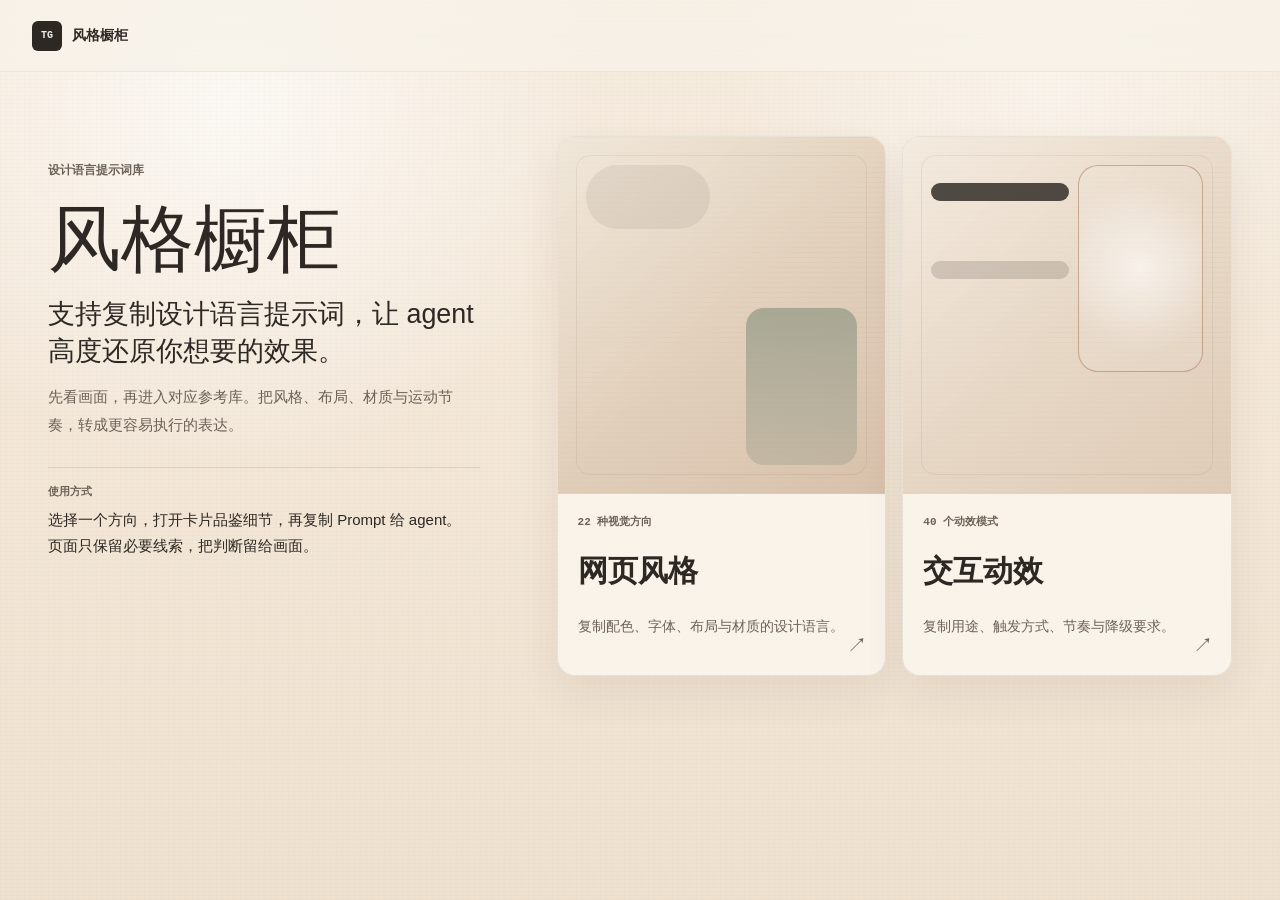
==== commit dd9c4f51: "Refresh home layout and simplify navigation" ====
--- a/index.html
+++ b/index.html
@@ -14,96 +14,47 @@
       <span class="brand-mark" aria-hidden="true">TG</span>
       <span>风格橱柜</span>
     </a>
-    <p class="home-header-note">网页风格与动效灵感库</p>
   </header>
 
   <main class="home-shell">
     <section class="home-intro" aria-labelledby="home-title">
-      <p class="context-label">为不熟悉设计语言的人准备</p>
+      <p class="context-label">设计语言提示词库</p>
       <h1 id="home-title">风格橱柜</h1>
-      <p class="home-statement">先感受，再说清楚。</p>
-      <p class="home-description">直观感受网页风格与交互动效，更准确地捕捉符合心意的灵感。</p>
-      <div class="home-meta" aria-label="参考库内容数量">
-        <span><strong>22</strong> 种网页风格</span>
-        <span><strong>40</strong> 种动效模式</span>
+      <p class="home-statement">支持复制设计语言提示词，让 agent 高度还原你想要的效果。</p>
+      <p class="home-description">先看画面，再进入对应参考库。把风格、布局、材质与运动节奏，转成更容易执行的表达。</p>
+      <div class="home-usage">
+        <span>使用方式</span>
+        <p>选择一个方向，打开卡片品鉴细节，再复制 Prompt 给 agent。页面只保留必要线索，把判断留给画面。</p>
       </div>
     </section>
 
-    <section class="home-browser" aria-label="选择灵感参考库">
-      <div class="home-tabs" role="tablist" aria-label="参考库类型">
-        <button class="home-tab active" id="styleTab" type="button" role="tab" aria-selected="true" aria-controls="stylePanel" tabindex="0">
-          网页风格
-        </button>
-        <button class="home-tab" id="motionTab" type="button" role="tab" aria-selected="false" aria-controls="motionPanel" tabindex="-1">
-          交互动效
-        </button>
-      </div>
+    <section class="home-entry-grid" aria-label="进入参考库">
+      <a class="home-entry-card home-entry-style" href="styles.html">
+        <div class="home-entry-visual" aria-hidden="true">
+          <span></span>
+          <i></i>
+        </div>
+        <div class="home-entry-body">
+          <span>22 种视觉方向</span>
+          <h2>网页风格</h2>
+          <p>复制配色、字体、布局与材质的设计语言。</p>
+        </div>
+        <b aria-hidden="true">↗</b>
+      </a>
 
-      <div class="home-panel-wrap">
-        <article class="home-panel active" id="stylePanel" role="tabpanel" aria-labelledby="styleTab">
-          <div class="home-preview style-cabinet" aria-label="莫兰迪留白、冷静极简与冷感奢华的风格预览">
-            <div class="cabinet-main">
-              <span class="preview-index">S02</span>
-              <div>
-                <p>STILL</p>
-                <h2>安静地表达</h2>
-                <span>莫兰迪留白</span>
-              </div>
-            </div>
-            <div class="cabinet-sample sample-minimal">
-              <span>S01</span>
-              <strong>少一点干扰</strong>
-              <small>冷静极简</small>
-            </div>
-            <div class="cabinet-sample sample-cold">
-              <span>S04</span>
-              <strong>精密，不喧哗</strong>
-              <small>冷感奢华</small>
-            </div>
-          </div>
-          <div class="home-panel-copy">
-            <div>
-              <h2>从画面找到风格</h2>
-              <p>比较配色、字体、布局与材质，复制完整表达。</p>
-            </div>
-            <a class="home-panel-link" href="styles.html">浏览 22 种风格 <span aria-hidden="true">&#8599;</span></a>
-          </div>
-        </article>
-
-        <article class="home-panel" id="motionPanel" role="tabpanel" aria-labelledby="motionTab" hidden>
-          <div class="home-preview motion-cabinet" aria-label="淡入上移、交错入场和磁吸反馈的动效预览">
-            <div class="motion-demo motion-fade-demo" role="group" tabindex="0" aria-label="悬浮体验淡入上移动效">
-              <span>M01</span>
-              <i aria-hidden="true"></i>
-              <small>淡入上移</small>
-            </div>
-            <div class="motion-demo motion-stagger-demo" role="group" tabindex="0" aria-label="悬浮体验交错入场动效">
-              <span>M02</span>
-              <div aria-hidden="true"><i></i><i></i><i></i></div>
-              <small>交错入场</small>
-            </div>
-            <div class="motion-demo motion-magnetic-demo" role="group" tabindex="0" aria-label="悬浮体验磁吸反馈动效">
-              <span>M04</span>
-              <i aria-hidden="true">靠近</i>
-              <small>磁吸反馈</small>
-            </div>
-          </div>
-          <div class="home-panel-copy">
-            <div>
-              <h2>现场感受运动节奏</h2>
-              <p>触发、重播并比较反馈方式，复制可执行的动效描述。</p>
-            </div>
-            <a class="home-panel-link" href="motion.html">浏览 40 种动效 <span aria-hidden="true">&#8599;</span></a>
-          </div>
-        </article>
-      </div>
+      <a class="home-entry-card home-entry-motion" href="motion.html">
+        <div class="home-entry-visual" aria-hidden="true">
+          <span></span>
+          <i></i>
+        </div>
+        <div class="home-entry-body">
+          <span>40 个动效模式</span>
+          <h2>交互动效</h2>
+          <p>复制用途、触发方式、节奏与降级要求。</p>
+        </div>
+        <b aria-hidden="true">↗</b>
+      </a>
     </section>
   </main>
-
-  <footer class="site-footer home-footer">
-    <span>基于 design-taste-frontend 构建</span>
-    <span>无需登录，不收集数据</span>
-  </footer>
-  <script src="home.js"></script>
 </body>
 </html>
--- a/gallery.css
+++ b/gallery.css
@@ -668,184 +668,6 @@
   line-height: 1.7;
 }
 
-.library-choices {
-  display: grid;
-  grid-template-columns: minmax(0, 1.15fr) minmax(0, 0.85fr);
-  gap: 18px;
-  margin-top: 48px;
-}
-
-.library-choice {
-  display: grid;
-  min-height: 480px;
-  grid-template-rows: minmax(240px, 1fr) auto;
-  overflow: hidden;
-  border: 1px solid var(--line);
-  border-radius: var(--radius);
-  background: var(--surface);
-  color: var(--ink);
-  text-decoration: none;
-  transition: transform 220ms cubic-bezier(0.16, 1, 0.3, 1), box-shadow 220ms ease, border-color 220ms ease;
-}
-
-.library-choice:hover {
-  transform: translateY(-4px);
-  border-color: var(--line-strong);
-  box-shadow: var(--shadow);
-}
-
-.choice-preview {
-  position: relative;
-  min-height: 260px;
-  overflow: hidden;
-}
-
-.style-mosaic {
-  display: grid;
-  grid-template-columns: 1.2fr 0.8fr;
-  grid-template-rows: 1fr 0.72fr;
-  gap: 2px;
-  background: #171715;
-}
-
-.style-mosaic span {
-  display: grid;
-  place-items: center;
-}
-
-.mosaic-a {
-  background: #d8cbc6;
-  color: #554944;
-  font-family: Georgia, serif;
-  font-size: 86px;
-  font-style: italic;
-}
-
-.mosaic-b {
-  background: linear-gradient(145deg, #dfe7e2, #8fa497);
-}
-
-.mosaic-b::after {
-  width: 55%;
-  aspect-ratio: 1;
-  border-radius: 50%;
-  background: #26372f;
-  content: "";
-}
-
-.mosaic-c {
-  background: #3157e5;
-  color: #f6f4ea;
-  font-size: 34px;
-  font-weight: 800;
-}
-
-.mosaic-d {
-  background:
-    linear-gradient(45deg, transparent 47%, #1c1c1a 48%, #1c1c1a 52%, transparent 53%),
-    #f2cc45;
-}
-
-.motion-orbit {
-  background: #22231f;
-}
-
-.orbit-track,
-.orbit-core,
-.orbit-item { position: absolute; }
-
-.orbit-track {
-  inset: 18% 12%;
-  border: 1px solid rgba(255, 255, 255, 0.19);
-  border-radius: 50%;
-}
-
-.orbit-core {
-  top: 50%;
-  left: 50%;
-  width: 72px;
-  height: 72px;
-  transform: translate(-50%, -50%);
-  border-radius: 50%;
-  background: #f06d43;
-  box-shadow: 0 0 0 16px rgba(240, 109, 67, 0.12);
-}
-
-.orbit-item {
-  width: 22px;
-  height: 22px;
-  border-radius: 50%;
-  background: #d6e04c;
-  animation: home-orbit 5s linear infinite;
-}
-
-.item-one { top: 16%; left: 48%; }
-.item-two { top: 65%; left: 19%; animation-delay: -1.6s; background: #7ca6ff; }
-.item-three { top: 70%; left: 76%; animation-delay: -3.2s; background: #f0eee6; }
-
-@keyframes home-orbit {
-  0%, 100% { transform: translate3d(0, 0, 0); }
-  25% { transform: translate3d(24px, 18px, 0); }
-  50% { transform: translate3d(-8px, 40px, 0); }
-  75% { transform: translate3d(-28px, 12px, 0); }
-}
-
-.choice-copy { padding: 28px; }
-
-.choice-count {
-  color: var(--accent-dark);
-  font-family: var(--mono);
-  font-size: 11px;
-  font-weight: 700;
-}
-
-.choice-copy h2 {
-  margin: 8px 0 10px;
-  font-size: 30px;
-}
-
-.choice-copy p {
-  max-width: 48ch;
-  margin: 0;
-  color: var(--muted);
-  font-size: 14px;
-  line-height: 1.65;
-}
-
-.choice-action {
-  display: inline-block;
-  margin-top: 24px;
-  color: var(--ink);
-  font-size: 13px;
-  font-weight: 700;
-}
-
-.quick-combine {
-  display: grid;
-  grid-template-columns: 150px 1fr;
-  gap: 20px;
-  align-items: center;
-  margin-top: 18px;
-  padding: 18px 20px;
-  border: 1px solid var(--line);
-  border-radius: var(--radius);
-  background: rgba(251, 251, 248, 0.72);
-}
-
-.quick-combine > span {
-  color: var(--muted);
-  font-size: 12px;
-  font-weight: 700;
-}
-
-.quick-combine code {
-  overflow-wrap: anywhere;
-  color: var(--ink);
-  font-family: var(--mono);
-  font-size: 12px;
-  line-height: 1.6;
-}
-
 .gallery-heading { margin-bottom: 38px; }
 
 .gallery-heading h1 { font-size: clamp(36px, 4vw, 56px); }
@@ -930,9 +752,11 @@
 
 .specimen-grid {
   display: grid;
+  align-content: start;
+  align-items: start;
   min-height: 100dvh;
-  grid-template-columns: repeat(2, minmax(0, 1fr));
-  gap: 18px;
+  grid-template-columns: repeat(auto-fit, minmax(260px, 1fr));
+  gap: 14px;
 }
 
 .specimen-grid[hidden] { display: none; }
@@ -949,17 +773,18 @@
 
 .specimen-preview {
   position: relative;
-  min-height: 320px;
+  height: 236px;
+  min-height: 0;
   overflow: hidden;
 }
 
 .specimen-info {
   display: grid;
   grid-template-columns: minmax(0, 1fr) auto;
-  gap: 20px;
+  gap: 14px;
   align-items: end;
-  min-height: 150px;
-  padding: 22px;
+  min-height: 122px;
+  padding: 18px;
   border-top: 1px solid var(--line);
 }
 
@@ -973,24 +798,24 @@
 }
 
 .specimen-info h2 {
-  margin: 0 0 7px;
-  font-size: 20px;
+  margin: 0 0 6px;
+  font-size: 17px;
   line-height: 1.25;
 }
 
 .specimen-info p {
-  max-width: 48ch;
+  max-width: 42ch;
   margin: 0;
   color: var(--muted);
-  font-size: 13px;
+  font-size: 12px;
   line-height: 1.6;
 }
 
 .dial-row {
   display: flex;
   flex-wrap: wrap;
-  gap: 8px 12px;
-  margin-top: 14px;
+  gap: 6px 10px;
+  margin-top: 10px;
   color: #5b5b54;
   font-family: var(--mono);
   font-size: 10px;
@@ -999,17 +824,17 @@
 .card-actions {
   display: flex;
   flex-direction: column;
-  gap: 8px;
+  gap: 6px;
   align-items: stretch;
 }
 
 .copy-button,
 .replay-button {
-  min-width: 112px;
-  min-height: 40px;
+  min-width: 104px;
+  min-height: 36px;
   border-radius: 6px;
   cursor: pointer;
-  font-size: 12px;
+  font-size: 11px;
   font-weight: 750;
   white-space: nowrap;
   transition: transform 150ms ease, background 150ms ease, border-color 150ms ease;
@@ -1042,6 +867,45 @@
 .copy-button.copied {
   border-color: var(--success);
   background: var(--success);
+}
+
+.copy-particle-burst {
+  position: fixed;
+  z-index: 90;
+  width: 0;
+  height: 0;
+  pointer-events: none;
+}
+
+.copy-particle-burst span {
+  position: absolute;
+  left: calc(var(--size) / -2);
+  top: calc(var(--size) / -2);
+  width: var(--size);
+  height: var(--size);
+  border-radius: 999px;
+  background: hsl(var(--hue) 48% 54%);
+  box-shadow: 0 0 0 1px rgba(255, 255, 255, 0.26);
+  transform: translate(var(--start-x), var(--start-y)) scale(0.72);
+  opacity: 0;
+  animation: copy-particle-burst 620ms ease-out var(--delay) forwards;
+  will-change: transform, opacity;
+}
+
+@keyframes copy-particle-burst {
+  0% {
+    transform: translate(var(--start-x), var(--start-y)) scale(0.72);
+    opacity: 0;
+  }
+
+  18% {
+    opacity: 1;
+  }
+
+  100% {
+    transform: translate(var(--end-x), var(--end-y)) scale(0);
+    opacity: 0;
+  }
 }
 
 .copy-toast {
@@ -1069,6 +933,206 @@
   opacity: 1;
 }
 
+.demo-button {
+  min-width: 104px;
+  min-height: 36px;
+  border: 1px solid var(--line-strong);
+  border-radius: 6px;
+  background: transparent;
+  color: var(--ink);
+  cursor: pointer;
+  font-size: 11px;
+  font-weight: 750;
+  white-space: nowrap;
+  transition: transform 150ms ease, background 150ms ease, border-color 150ms ease;
+}
+
+.demo-button:hover {
+  border-color: var(--ink);
+  background: var(--surface-strong);
+}
+
+.demo-button:active {
+  transform: scale(0.98);
+}
+
+.modal-open {
+  overflow: hidden;
+}
+
+.taste-modal {
+  position: fixed;
+  inset: 0;
+  z-index: 80;
+  display: grid;
+  place-items: center;
+  padding: 24px;
+}
+
+.taste-modal[hidden] {
+  display: none;
+}
+
+.taste-modal-backdrop {
+  position: absolute;
+  inset: 0;
+  background: rgba(18, 18, 16, 0.56);
+  backdrop-filter: blur(10px);
+}
+
+.taste-modal-panel {
+  position: relative;
+  z-index: 1;
+  display: grid;
+  grid-template-rows: auto minmax(0, 1fr) auto;
+  width: min(1180px, 100%);
+  max-height: min(92dvh, 960px);
+  overflow: hidden;
+  border: 1px solid var(--line);
+  border-radius: 16px;
+  background: var(--surface);
+  box-shadow: 0 40px 100px rgba(17, 17, 16, 0.24);
+}
+
+.taste-modal-header,
+.taste-modal-footer {
+  display: flex;
+  align-items: center;
+  justify-content: space-between;
+  gap: 18px;
+  padding: 18px 22px;
+}
+
+.taste-modal-header {
+  border-bottom: 1px solid var(--line);
+}
+
+.taste-modal-header h2 {
+  margin: 0 0 5px;
+  font-size: 24px;
+  line-height: 1.15;
+}
+
+.taste-modal-stage {
+  min-height: 0;
+  padding: 22px;
+  overflow: auto;
+  background: var(--page);
+}
+
+.taste-modal-footer {
+  border-top: 1px solid var(--line);
+}
+
+.taste-modal-footer p {
+  margin: 0;
+  max-width: 70ch;
+  color: var(--muted);
+  font-size: 13px;
+  line-height: 1.55;
+}
+
+.modal-close-button {
+  width: 42px;
+  height: 42px;
+  border: 1px solid var(--line-strong);
+  border-radius: 999px;
+  background: transparent;
+  color: var(--ink);
+  cursor: pointer;
+  font-size: 26px;
+  line-height: 1;
+}
+
+.modal-close-button:hover {
+  border-color: var(--ink);
+  background: var(--surface-strong);
+}
+
+.style-demo-preview {
+  min-height: 0;
+  padding: 14px;
+}
+
+.style-demo-preview .sample-nav,
+.style-demo-full .sample-nav {
+  margin-bottom: 12px;
+}
+
+.style-demo-preview .sample-body,
+.style-demo-full .sample-body {
+  gap: 7px;
+}
+
+.style-demo-preview .sample-title,
+.style-demo-full .sample-title {
+  max-width: 10ch;
+  font-size: clamp(22px, 2.4vw, 32px);
+  line-height: 1.02;
+  text-wrap: balance;
+}
+
+.style-demo-preview .sample-copy,
+.style-demo-full .sample-copy {
+  max-width: 18ch;
+  font-size: 10px;
+  line-height: 1.45;
+}
+
+.style-demo-preview .demo-stat-row,
+.style-demo-full .demo-stat-row {
+  grid-template-columns: repeat(2, minmax(0, 1fr));
+  gap: 6px;
+}
+
+.style-demo-preview .demo-stat-row span,
+.style-demo-full .demo-stat-row span {
+  padding: 6px 7px;
+}
+
+.style-demo-preview .demo-stat-row strong,
+.style-demo-full .demo-stat-row strong {
+  font-size: 13px;
+}
+
+.style-demo-preview .demo-stat-row em,
+.style-demo-full .demo-stat-row em {
+  font-size: 9px;
+}
+
+.style-demo-full {
+  min-height: 460px;
+}
+
+.demo-stat-row {
+  display: grid;
+  grid-template-columns: repeat(2, minmax(0, 1fr));
+  gap: 10px;
+}
+
+.demo-stat-row span {
+  display: grid;
+  gap: 4px;
+  min-width: 0;
+  padding: 10px 12px;
+  border: 1px solid rgba(0, 0, 0, 0.08);
+  border-radius: 6px;
+  background: rgba(255, 255, 255, 0.55);
+}
+
+.demo-stat-row strong {
+  font-size: 18px;
+  font-weight: 780;
+  overflow-wrap: anywhere;
+}
+
+.demo-stat-row em {
+  color: var(--muted);
+  font-size: 11px;
+  font-style: normal;
+  overflow-wrap: anywhere;
+}
+
 .empty-state {
   padding: 80px 24px;
   border: 1px dashed var(--line-strong);
@@ -1110,13 +1174,14 @@
 
   .site-header,
   .filter-bar { background: rgba(28, 29, 26, 0.93); }
-  .quick-combine { background: rgba(36, 37, 32, 0.72); }
   .dial-row { color: var(--muted); }
   .copy-button:hover { background: #d7d6ce; }
 }
 
 /* Visual style specimens */
 .style-stage {
+  position: relative;
+  overflow: hidden;
   display: flex;
   flex-direction: column;
   justify-content: space-between;
@@ -1192,13 +1257,6 @@
 .style-morandi .sample-cta { background: #6e5e57; color: #f3ebe7; }
 
 .style-swiss { background: #f0eee7; color: #161614; }
-.style-swiss::before {
-  position: absolute;
-  inset: 0 36% 0 auto;
-  width: 1px;
-  background: rgba(20, 20, 18, 0.25);
-  content: "";
-}
 .style-swiss .sample-title { max-width: 8ch; font-size: clamp(40px, 5vw, 64px); font-weight: 840; }
 .style-swiss .sample-kicker { color: #a92c22; }
 .style-swiss .sample-cta { border: 1px solid #161614; background: transparent; color: #161614; }
@@ -1339,8 +1397,7 @@
 .style-chroma .sample-cta { border: 1px solid #72a5a1; background: transparent; color: #e7eae6; }
 
 .style-trust { background: #f3f5f3; color: #29363d; }
-.style-trust::after { position: absolute; top: 0; left: 0; width: 9px; height: 100%; background: #3f6478; content: ""; }
-.style-trust .sample-nav { padding-bottom: 11px; border-bottom: 2px solid #3f6478; }
+.style-trust .sample-nav { padding-bottom: 11px; border-bottom: 1px solid rgba(63, 100, 120, 0.35); }
 .style-trust .sample-body { gap: 11px; }
 .style-trust .sample-title { font-size: clamp(31px, 3.6vw, 46px); font-weight: 680; line-height: 1.08; }
 .style-trust .sample-cta { outline: 2px solid transparent; background: #3f6478; color: #fff; }
@@ -1352,6 +1409,44 @@
 .style-monopop .sample-body { position: relative; z-index: 1; }
 .style-monopop .sample-title { max-width: 8ch; font-weight: 760; }
 .style-monopop .sample-cta { background: #57b879; color: #142219; }
+
+/* Keep card specimens compact; full-size taste demos keep the expressive scale. */
+.specimen-preview.style-demo-preview {
+  height: 236px;
+  padding: 14px;
+}
+
+.specimen-preview.style-demo-preview .sample-nav {
+  gap: 10px;
+  margin-bottom: 10px;
+  font-size: 9px;
+}
+
+.specimen-preview.style-demo-preview .sample-body {
+  gap: 7px;
+}
+
+.specimen-preview.style-demo-preview .sample-kicker {
+  font-size: 9px;
+}
+
+.specimen-preview.style-demo-preview .sample-title {
+  max-width: 11ch;
+  font-size: clamp(21px, 2.2vw, 32px);
+  line-height: 1.02;
+}
+
+.specimen-preview.style-demo-preview .sample-copy {
+  max-width: 28ch;
+  font-size: 10px;
+  line-height: 1.45;
+}
+
+.specimen-preview.style-demo-preview .sample-cta {
+  min-height: 28px;
+  padding-inline: 11px;
+  font-size: 9px;
+}
 
 /* Motion specimens */
 .motion-grid .specimen-preview {
@@ -1541,11 +1636,6 @@
 .motion-stage.play .path-demo path { animation: draw-path 1.6s cubic-bezier(.16,1,.3,1) forwards; }
 @keyframes draw-path { to { stroke-dashoffset: 0; opacity: 1; } }
 
-.mask-demo { position: relative; overflow: hidden; color: #f3f2ea; font-size: 34px; font-weight: 850; }
-.mask-demo span { display: block; transform: translateY(110%); }
-.motion-stage.play .mask-demo span { animation: mask-reveal 750ms cubic-bezier(.16,1,.3,1) forwards; }
-@keyframes mask-reveal { to { transform: translateY(0); } }
-
 /* Extended motion vocabulary */
 .gooey-demo { position: relative; width: 170px; height: 72px; filter: contrast(15); }
 .gooey-demo span { position: absolute; top: 19px; left: 58px; width: 36px; height: 36px; border-radius: 50%; background: #d9e24b; filter: blur(5px); }
@@ -1718,6 +1808,8 @@
     scroll-behavior: auto !important;
     transition-duration: 0.01ms !important;
   }
+
+  .copy-particle-burst { display: none; }
 }
 
 @media (prefers-reduced-transparency: reduce) {
@@ -1726,9 +1818,8 @@
   .style-glass::before { background: rgba(31, 42, 44, 0.92); backdrop-filter: none; }
 }
 
-@media (max-width: 980px) {
-  .library-choices,
-  .specimen-grid { grid-template-columns: 1fr; }
+@media (max-width: 860px) {
+  .specimen-grid { grid-template-columns: repeat(2, minmax(0, 1fr)); }
   .filter-bar { grid-template-columns: minmax(220px, 320px) 1fr; }
   .result-count { display: none; }
 }
@@ -1743,24 +1834,364 @@
   .gallery-heading h1 { font-size: 38px; }
   .home-intro > p:last-child,
   .gallery-heading > p:last-child { font-size: 15px; }
-  .library-choices { margin-top: 34px; }
-  .library-choice { min-height: 430px; }
-  .quick-combine { grid-template-columns: 1fr; gap: 8px; }
   .filter-bar { top: 62px; grid-template-columns: 1fr; gap: 10px; margin-bottom: 20px; }
-  .specimen-preview { min-height: 280px; }
+  .specimen-grid { grid-template-columns: 1fr; }
+  .specimen-preview,
+  .specimen-preview.style-demo-preview { height: 240px; }
   .specimen-info { grid-template-columns: 1fr; }
   .card-actions { flex-direction: row; }
+  .demo-button,
   .copy-button,
   .replay-button { flex: 1; }
+  .taste-modal { padding: 12px; }
+  .taste-modal-panel { max-height: calc(100dvh - 24px); border-radius: 10px; }
+  .taste-modal-header,
+  .taste-modal-footer { align-items: stretch; padding: 14px; }
+  .taste-modal-footer { display: grid; }
+  .taste-modal-stage { padding: 14px; }
+  .style-demo-full { min-height: 500px; }
+  .style-demo-full .demo-stat-row { grid-template-columns: 1fr; }
   .site-footer { padding: 18px 16px; }
 }
 
 @media (max-width: 420px) {
-  .choice-preview { min-height: 230px; }
-  .mosaic-a { font-size: 64px; }
-  .choice-copy { padding: 22px; }
-  .specimen-preview { min-height: 250px; }
-  .style-stage { padding: 20px; }
-  .style-stage .sample-title { font-size: 34px; }
+  .specimen-preview,
+  .specimen-preview.style-demo-preview { height: 220px; }
+  .style-stage { padding: 16px; }
+  .style-stage .sample-title { font-size: 28px; }
   .site-footer { align-items: flex-start; flex-direction: column; }
 }
+
+/* Home refresh */
+.home-page {
+  --home-page: #f4e8d9;
+  --home-wash: #efe1cd;
+  --home-rose: #dbc4b0;
+  --home-sage: #a0a28f;
+  --home-ink: #2d2823;
+  --home-muted: #6d6258;
+  --home-panel: rgba(250, 245, 236, 0.72);
+  --home-panel-strong: rgba(253, 249, 243, 0.92);
+  position: relative;
+  background:
+    radial-gradient(circle at 18% 12%, rgba(255, 255, 255, 0.68), transparent 28%),
+    radial-gradient(circle at 82% 8%, rgba(255, 255, 255, 0.42), transparent 24%),
+    linear-gradient(180deg, #f6ecdf 0%, #efe1cf 100%);
+}
+
+.home-page::before {
+  position: fixed;
+  inset: 0;
+  pointer-events: none;
+  background-image:
+    repeating-linear-gradient(0deg, rgba(77, 58, 43, 0.022) 0 1px, transparent 1px 4px),
+    repeating-linear-gradient(90deg, rgba(77, 58, 43, 0.015) 0 1px, transparent 1px 6px);
+  content: "";
+  opacity: 0.56;
+  mix-blend-mode: multiply;
+}
+
+.home-page .site-header.home-header {
+  position: sticky;
+  top: 0;
+  z-index: 20;
+  border-bottom: 1px solid rgba(95, 74, 57, 0.08);
+  background: rgba(248, 242, 233, 0.76);
+  backdrop-filter: blur(14px);
+  -webkit-backdrop-filter: blur(14px);
+}
+
+.home-page .home-shell {
+  display: grid;
+  width: min(1400px, 100%);
+  min-height: calc(100dvh - 72px);
+  grid-template-columns: minmax(300px, 0.78fr) minmax(540px, 1.22fr);
+  gap: clamp(34px, 6vw, 92px);
+  align-items: start;
+  padding: clamp(34px, 5vw, 72px) 48px 72px;
+}
+
+.home-page .home-intro {
+  max-width: 440px;
+  padding-top: 26px;
+}
+
+.home-page .context-label {
+  color: var(--home-muted);
+}
+
+.home-page .home-intro h1 {
+  color: var(--home-ink);
+  font-size: clamp(54px, 5.7vw, 84px);
+  font-weight: 580;
+  line-height: 0.98;
+}
+
+.home-statement {
+  margin: 22px 0 0;
+  color: var(--home-ink);
+  font-size: clamp(22px, 2.1vw, 30px);
+  font-weight: 520;
+  line-height: 1.35;
+}
+
+.home-description {
+  max-width: 28em;
+  margin: 14px 0 0;
+  color: var(--home-muted);
+  font-size: 15px;
+  line-height: 1.85;
+}
+
+.home-usage {
+  margin-top: 28px;
+  padding-top: 16px;
+  border-top: 1px solid rgba(77, 58, 43, 0.12);
+}
+
+.home-usage span {
+  display: block;
+  margin-bottom: 8px;
+  color: var(--home-muted);
+  font-size: 11px;
+  font-weight: 700;
+}
+
+.home-usage p {
+  margin: 0;
+  max-width: 28em;
+  color: var(--home-ink);
+  font-size: 15px;
+  line-height: 1.75;
+}
+
+.home-entry-grid {
+  display: grid;
+  grid-template-columns: repeat(2, minmax(0, 1fr));
+  gap: 16px;
+  align-self: start;
+}
+
+.home-entry-card {
+  position: relative;
+  display: grid;
+  min-height: 540px;
+  overflow: hidden;
+  border: 1px solid rgba(77, 58, 43, 0.1);
+  border-radius: 18px;
+  background: rgba(250, 245, 236, 0.88);
+  color: var(--home-ink);
+  text-decoration: none;
+  box-shadow: 0 18px 42px rgba(73, 54, 37, 0.08);
+  transition: transform 180ms ease, box-shadow 180ms ease, border-color 180ms ease;
+}
+
+.home-entry-card:hover {
+  transform: translateY(-4px);
+  border-color: rgba(77, 58, 43, 0.18);
+  box-shadow: 0 24px 56px rgba(73, 54, 37, 0.12);
+}
+
+.home-entry-visual {
+  position: relative;
+  min-height: 300px;
+  border-bottom: 1px solid rgba(77, 58, 43, 0.08);
+  overflow: hidden;
+}
+
+.home-entry-visual::before {
+  position: absolute;
+  inset: 0;
+  background:
+    linear-gradient(135deg, rgba(255, 255, 255, 0.26), transparent 52%),
+    repeating-linear-gradient(0deg, rgba(77, 58, 43, 0.018) 0 1px, transparent 1px 5px);
+  content: "";
+  opacity: 0.86;
+}
+
+.home-entry-visual::after {
+  position: absolute;
+  inset: 18px;
+  border: 1px solid rgba(77, 58, 43, 0.08);
+  border-radius: 14px;
+  content: "";
+}
+
+.home-entry-style .home-entry-visual {
+  background: linear-gradient(145deg, #ede1cf, #d8c1ab);
+}
+
+.home-entry-style .home-entry-visual span {
+  position: absolute;
+  top: 28px;
+  left: 28px;
+  width: 38%;
+  height: 64px;
+  border-radius: 999px;
+  background: rgba(45, 40, 35, 0.07);
+}
+
+.home-entry-style .home-entry-visual i {
+  position: absolute;
+  right: 28px;
+  bottom: 28px;
+  width: 34%;
+  height: 44%;
+  border-radius: 18px;
+  background: linear-gradient(180deg, rgba(160, 162, 143, 0.88), rgba(160, 162, 143, 0.42));
+}
+
+.home-entry-motion .home-entry-visual {
+  background: linear-gradient(145deg, #f1e5d6, #dfccb8);
+}
+
+.home-entry-motion .home-entry-visual span {
+  position: absolute;
+  left: 28px;
+  top: 46px;
+  width: 42%;
+  height: 18px;
+  border-radius: 999px;
+  background: rgba(45, 40, 35, 0.82);
+  box-shadow: 0 78px 0 0 rgba(45, 40, 35, 0.16);
+}
+
+.home-entry-motion .home-entry-visual i {
+  position: absolute;
+  right: 28px;
+  top: 28px;
+  width: 38%;
+  height: 58%;
+  border: 1px solid rgba(160, 105, 69, 0.48);
+  border-radius: 20px;
+  background:
+    radial-gradient(circle at 50% 50%, rgba(255, 255, 255, 0.64), rgba(255, 255, 255, 0.08) 72%);
+}
+
+.home-entry-body {
+  display: grid;
+  gap: 8px;
+  padding: 20px 20px 18px;
+}
+
+.home-entry-body span {
+  color: var(--home-muted);
+  font-family: var(--mono);
+  font-size: 11px;
+  font-weight: 700;
+}
+
+.home-entry-body h2 {
+  margin: 0;
+  font-size: 30px;
+  font-weight: 610;
+  line-height: 1.02;
+}
+
+.home-entry-body p {
+  max-width: 22em;
+  margin: 0;
+  color: var(--home-muted);
+  font-size: 14px;
+  line-height: 1.72;
+}
+
+.home-entry-card b {
+  position: absolute;
+  right: 18px;
+  bottom: 16px;
+  z-index: 1;
+  color: var(--home-muted);
+  font-size: 20px;
+  font-weight: 500;
+}
+
+.detail-header {
+  justify-content: space-between;
+  gap: 16px;
+}
+
+.detail-back {
+  display: inline-flex;
+  align-items: center;
+  gap: 8px;
+  min-height: 38px;
+  padding: 0 14px 0 12px;
+  border: 1px solid var(--line);
+  border-radius: 999px;
+  background: rgba(255, 255, 255, 0.42);
+  color: var(--ink);
+  font-size: 13px;
+  font-weight: 700;
+  text-decoration: none;
+  white-space: nowrap;
+  transition: background 180ms ease, border-color 180ms ease, transform 180ms ease;
+}
+
+.detail-back:hover {
+  border-color: var(--ink);
+  background: var(--surface-strong);
+  transform: translateY(-1px);
+}
+
+.detail-label {
+  color: var(--muted);
+  font-size: 12px;
+  font-weight: 700;
+  white-space: nowrap;
+}
+
+@media (max-width: 900px) {
+  .home-page .home-shell {
+    grid-template-columns: 1fr;
+    gap: 34px;
+    padding: 36px 20px 56px;
+  }
+
+  .home-page .home-intro {
+    max-width: 620px;
+    padding-top: 0;
+  }
+
+  .home-entry-grid {
+    grid-template-columns: 1fr;
+  }
+
+  .home-entry-card {
+    min-height: 460px;
+  }
+}
+
+@media (max-width: 620px) {
+  .home-page .home-shell {
+    gap: 28px;
+    padding: 28px 16px 48px;
+  }
+
+  .home-page .home-intro h1 {
+    font-size: clamp(48px, 16vw, 68px);
+  }
+
+  .home-statement {
+    font-size: 22px;
+  }
+
+  .home-description,
+  .home-usage p,
+  .home-entry-body p {
+    font-size: 14px;
+  }
+
+  .home-entry-card {
+    min-height: 420px;
+    border-radius: 16px;
+  }
+
+  .home-entry-visual {
+    min-height: 240px;
+  }
+
+  .home-entry-body {
+    padding: 18px 18px 16px;
+  }
+}
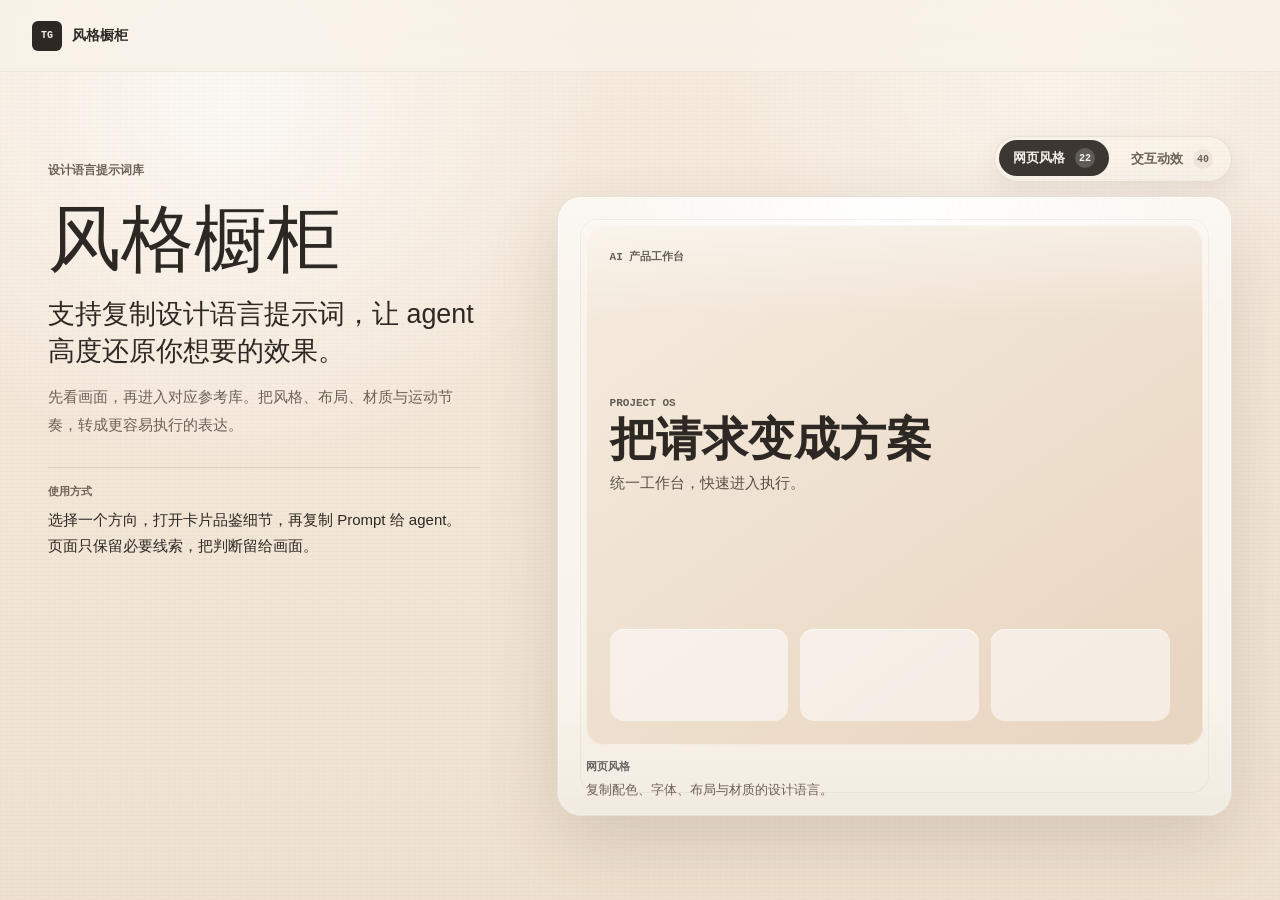
==== commit 39bc58ed: "Refine homepage with stacked hover navigation" ====
--- a/index.html
+++ b/index.html
@@ -28,33 +28,67 @@
       </div>
     </section>
 
-    <section class="home-entry-grid" aria-label="进入参考库">
-      <a class="home-entry-card home-entry-style" href="styles.html">
-        <div class="home-entry-visual" aria-hidden="true">
-          <span></span>
-          <i></i>
-        </div>
-        <div class="home-entry-body">
-          <span>22 种视觉方向</span>
-          <h2>网页风格</h2>
-          <p>复制配色、字体、布局与材质的设计语言。</p>
-        </div>
-        <b aria-hidden="true">↗</b>
-      </a>
+    <section class="home-stage" aria-label="进入参考库">
+      <div class="home-rail" role="navigation" aria-label="参考库导航">
+        <a class="home-rail-link active" href="styles.html" data-home-preview="styles">
+          <span>网页风格</span>
+          <small>22</small>
+        </a>
+        <a class="home-rail-link" href="motion.html" data-home-preview="motion">
+          <span>交互动效</span>
+          <small>40</small>
+        </a>
+      </div>
 
-      <a class="home-entry-card home-entry-motion" href="motion.html">
-        <div class="home-entry-visual" aria-hidden="true">
-          <span></span>
-          <i></i>
-        </div>
-        <div class="home-entry-body">
-          <span>40 个动效模式</span>
-          <h2>交互动效</h2>
-          <p>复制用途、触发方式、节奏与降级要求。</p>
-        </div>
-        <b aria-hidden="true">↗</b>
-      </a>
+      <div class="home-gallery-frame" id="homeGalleryFrame" data-home-state="styles">
+        <article class="home-gallery-panel home-gallery-styles is-active" data-home-preview-panel="styles" aria-label="网页风格预览">
+          <div class="home-gallery-stack">
+            <div class="home-gallery-sheet home-gallery-sheet-back"></div>
+            <div class="home-gallery-sheet home-gallery-sheet-middle"></div>
+            <div class="home-gallery-sheet home-gallery-sheet-front">
+              <div class="home-gallery-kicker">AI 产品工作台</div>
+              <div class="home-gallery-hero">
+                <span>PROJECT OS</span>
+                <strong>把请求变成方案</strong>
+                <p>统一工作台，快速进入执行。</p>
+              </div>
+              <div class="home-gallery-blocks">
+                <i></i><i></i><i></i>
+              </div>
+            </div>
+          </div>
+          <div class="home-gallery-caption">
+            <span>网页风格</span>
+            <p>复制配色、字体、布局与材质的设计语言。</p>
+          </div>
+        </article>
+
+        <article class="home-gallery-panel home-gallery-motion" data-home-preview-panel="motion" aria-label="交互动效预览">
+          <div class="home-gallery-stack">
+            <div class="home-gallery-sheet home-gallery-sheet-back"></div>
+            <div class="home-gallery-sheet home-gallery-sheet-middle"></div>
+            <div class="home-gallery-sheet home-gallery-sheet-front">
+              <div class="home-gallery-kicker">MOTION LIBRARY</div>
+              <div class="home-gallery-motion-track">
+                <span></span>
+                <span></span>
+                <span></span>
+              </div>
+              <div class="home-gallery-hero">
+                <span>反馈 / 状态 / 滚动</span>
+                <strong>看懂运动的感觉</strong>
+                <p>复制用途、触发方式、节奏与降级要求。</p>
+              </div>
+            </div>
+          </div>
+          <div class="home-gallery-caption">
+            <span>交互动效</span>
+            <p>复制用途、触发方式、节奏与降级要求。</p>
+          </div>
+        </article>
+      </div>
     </section>
   </main>
+  <script src="home.js"></script>
 </body>
 </html>
--- a/gallery.css
+++ b/gallery.css
@@ -1965,145 +1965,296 @@
   line-height: 1.75;
 }
 
-.home-entry-grid {
-  display: grid;
-  grid-template-columns: repeat(2, minmax(0, 1fr));
-  gap: 16px;
-  align-self: start;
-}
-
-.home-entry-card {
+.home-stage {
+  display: grid;
+  gap: 14px;
+  justify-items: end;
+}
+
+.home-rail {
+  display: inline-flex;
+  gap: 8px;
+  padding: 4px;
+  border: 1px solid rgba(77, 58, 43, 0.1);
+  border-radius: 999px;
+  background: rgba(250, 245, 236, 0.6);
+  box-shadow: 0 10px 26px rgba(73, 54, 37, 0.08);
+}
+
+.home-rail-link {
+  display: inline-flex;
+  align-items: center;
+  gap: 10px;
+  min-height: 36px;
+  padding: 0 14px;
+  border-radius: 999px;
+  color: var(--home-muted);
+  font-size: 13px;
+  font-weight: 700;
+  text-decoration: none;
+  white-space: nowrap;
+  transition: background 180ms ease, color 180ms ease, transform 180ms ease;
+}
+
+.home-rail-link small {
+  display: grid;
+  place-items: center;
+  width: 20px;
+  height: 20px;
+  border-radius: 999px;
+  background: rgba(77, 58, 43, 0.06);
+  font-family: var(--mono);
+  font-size: 10px;
+  font-weight: 700;
+}
+
+.home-rail-link:hover,
+.home-rail-link.active {
+  background: rgba(45, 40, 35, 0.92);
+  color: #f7f1e8;
+  transform: translateY(-1px);
+}
+
+.home-rail-link.active small,
+.home-rail-link:hover small {
+  background: rgba(255, 255, 255, 0.18);
+}
+
+.home-gallery-frame {
   position: relative;
-  display: grid;
-  min-height: 540px;
+  width: 100%;
+  min-height: 620px;
   overflow: hidden;
   border: 1px solid rgba(77, 58, 43, 0.1);
-  border-radius: 18px;
-  background: rgba(250, 245, 236, 0.88);
-  color: var(--home-ink);
-  text-decoration: none;
-  box-shadow: 0 18px 42px rgba(73, 54, 37, 0.08);
-  transition: transform 180ms ease, box-shadow 180ms ease, border-color 180ms ease;
-}
-
-.home-entry-card:hover {
-  transform: translateY(-4px);
-  border-color: rgba(77, 58, 43, 0.18);
-  box-shadow: 0 24px 56px rgba(73, 54, 37, 0.12);
-}
-
-.home-entry-visual {
-  position: relative;
-  min-height: 300px;
-  border-bottom: 1px solid rgba(77, 58, 43, 0.08);
-  overflow: hidden;
-}
-
-.home-entry-visual::before {
+  border-radius: 24px;
+  background: rgba(251, 247, 241, 0.82);
+  box-shadow:
+    0 28px 70px rgba(82, 63, 45, 0.16),
+    inset 0 0 0 1px rgba(255, 255, 255, 0.5);
+}
+
+.home-gallery-frame::before {
   position: absolute;
   inset: 0;
+  pointer-events: none;
   background:
-    linear-gradient(135deg, rgba(255, 255, 255, 0.26), transparent 52%),
-    repeating-linear-gradient(0deg, rgba(77, 58, 43, 0.018) 0 1px, transparent 1px 5px);
+    radial-gradient(circle at 50% 0%, rgba(255, 255, 255, 0.9), transparent 42%),
+    linear-gradient(180deg, rgba(255, 255, 255, 0.28), transparent 20%, transparent 80%, rgba(51, 33, 17, 0.04));
   content: "";
-  opacity: 0.86;
-}
-
-.home-entry-visual::after {
+}
+
+.home-gallery-frame::after {
   position: absolute;
-  inset: 18px;
-  border: 1px solid rgba(77, 58, 43, 0.08);
-  border-radius: 14px;
+  inset: 22px;
+  pointer-events: none;
+  border: 1px solid rgba(77, 58, 43, 0.06);
+  border-radius: 18px;
+  box-shadow: inset 0 1px 0 rgba(255, 255, 255, 0.72);
   content: "";
 }
 
-.home-entry-style .home-entry-visual {
-  background: linear-gradient(145deg, #ede1cf, #d8c1ab);
-}
-
-.home-entry-style .home-entry-visual span {
+.home-gallery-panel {
   position: absolute;
-  top: 28px;
-  left: 28px;
-  width: 38%;
-  height: 64px;
-  border-radius: 999px;
-  background: rgba(45, 40, 35, 0.07);
-}
-
-.home-entry-style .home-entry-visual i {
+  inset: 0;
+  display: grid;
+  align-content: start;
+  gap: 14px;
+  padding: 28px;
+  opacity: 0;
+  transform: translateY(12px) scale(0.985);
+  pointer-events: none;
+  transition: opacity 220ms ease, transform 280ms cubic-bezier(.16,1,.3,1);
+}
+
+.home-gallery-panel.is-active {
+  opacity: 1;
+  transform: translateY(0) scale(1);
+  pointer-events: auto;
+}
+
+.home-gallery-stack {
+  position: relative;
+  min-height: 520px;
+  overflow: hidden;
+  border-radius: 18px;
+}
+
+.home-gallery-sheet {
   position: absolute;
-  right: 28px;
-  bottom: 28px;
-  width: 34%;
-  height: 44%;
+  inset: 0;
   border-radius: 18px;
-  background: linear-gradient(180deg, rgba(160, 162, 143, 0.88), rgba(160, 162, 143, 0.42));
-}
-
-.home-entry-motion .home-entry-visual {
-  background: linear-gradient(145deg, #f1e5d6, #dfccb8);
-}
-
-.home-entry-motion .home-entry-visual span {
-  position: absolute;
-  left: 28px;
-  top: 46px;
-  width: 42%;
-  height: 18px;
-  border-radius: 999px;
-  background: rgba(45, 40, 35, 0.82);
-  box-shadow: 0 78px 0 0 rgba(45, 40, 35, 0.16);
-}
-
-.home-entry-motion .home-entry-visual i {
-  position: absolute;
-  right: 28px;
-  top: 28px;
-  width: 38%;
-  height: 58%;
-  border: 1px solid rgba(160, 105, 69, 0.48);
-  border-radius: 20px;
+  box-shadow:
+    0 18px 36px rgba(84, 64, 48, 0.12),
+    inset 0 0 0 1px rgba(255,255,255,.42);
+  transition: transform 260ms cubic-bezier(.16,1,.3,1), opacity 260ms ease, filter 260ms ease;
+}
+
+.home-gallery-sheet-back {
+  transform: translate(18px, 14px) scale(0.985);
+  opacity: 0.55;
+  filter: blur(0.2px);
+}
+
+.home-gallery-sheet-middle {
+  transform: translate(9px, 7px) scale(0.992);
+  opacity: 0.84;
+}
+
+.home-gallery-sheet-front {
+  display: grid;
+  align-content: space-between;
+  padding: 24px;
+}
+
+.home-gallery-styles .home-gallery-sheet-back {
+  background: linear-gradient(145deg, #efe3d2, #dfceb9);
+}
+
+.home-gallery-styles .home-gallery-sheet-middle {
+  background: linear-gradient(145deg, #f6efe5, #eadbc8);
+}
+
+.home-gallery-styles .home-gallery-sheet-front {
   background:
-    radial-gradient(circle at 50% 50%, rgba(255, 255, 255, 0.64), rgba(255, 255, 255, 0.08) 72%);
-}
-
-.home-entry-body {
-  display: grid;
-  gap: 8px;
-  padding: 20px 20px 18px;
-}
-
-.home-entry-body span {
-  color: var(--home-muted);
+    linear-gradient(180deg, rgba(255,255,255,.42), transparent 18%),
+    linear-gradient(145deg, #f5ecdf, #e8d4bf);
+  color: #2d2823;
+}
+
+.home-gallery-motion .home-gallery-sheet-back {
+  background: linear-gradient(145deg, #2a2a28, #383632);
+}
+
+.home-gallery-motion .home-gallery-sheet-middle {
+  background: linear-gradient(145deg, #1f1f1d, #2a2a28);
+}
+
+.home-gallery-motion .home-gallery-sheet-front {
+  background:
+    linear-gradient(180deg, rgba(255,255,255,.06), transparent 22%),
+    linear-gradient(145deg, #23231f, #161714);
+  color: #f2efe7;
+}
+
+.home-gallery-panel.is-active .home-gallery-sheet-back {
+  transform: translate(26px, 18px) scale(0.97);
+}
+
+.home-gallery-panel.is-active .home-gallery-sheet-middle {
+  transform: translate(13px, 9px) scale(0.985);
+}
+
+.home-gallery-kicker {
+  color: inherit;
   font-family: var(--mono);
   font-size: 11px;
   font-weight: 700;
-}
-
-.home-entry-body h2 {
+  opacity: 0.72;
+}
+
+.home-gallery-hero {
+  display: grid;
+  gap: 8px;
+  align-content: end;
+  width: min(58%, 460px);
+}
+
+.home-gallery-hero span {
+  font-family: var(--mono);
+  font-size: 11px;
+  font-weight: 700;
+  opacity: 0.72;
+}
+
+.home-gallery-hero strong {
+  font-size: clamp(34px, 3.6vw, 54px);
+  font-weight: 620;
+  line-height: 0.98;
+}
+
+.home-gallery-hero p {
   margin: 0;
-  font-size: 30px;
-  font-weight: 610;
-  line-height: 1.02;
-}
-
-.home-entry-body p {
-  max-width: 22em;
+  max-width: 20em;
+  font-size: 15px;
+  line-height: 1.7;
+  opacity: 0.78;
+}
+
+.home-gallery-blocks {
+  display: grid;
+  grid-template-columns: 1fr 1fr 1fr;
+  gap: 12px;
+  align-self: end;
+  width: min(100%, 560px);
+}
+
+.home-gallery-blocks i {
+  display: block;
+  min-height: 92px;
+  border-radius: 14px;
+  background: rgba(255,255,255,.55);
+  box-shadow: inset 0 1px 0 rgba(255,255,255,.6);
+}
+
+.home-gallery-motion .home-gallery-blocks i {
+  background: rgba(255,255,255,.1);
+}
+
+.home-gallery-motion .home-gallery-blocks i:nth-child(2) {
+  background: rgba(125, 167, 255, 0.32);
+}
+
+.home-gallery-motion .home-gallery-blocks i:nth-child(3) {
+  background: rgba(217, 226, 75, 0.28);
+}
+
+.home-gallery-motion .home-gallery-motion-track {
+  position: relative;
+  display: grid;
+  gap: 14px;
+  width: 100%;
+  min-height: 160px;
+  align-items: center;
+}
+
+.home-gallery-motion-track span {
+  display: block;
+  width: 48%;
+  height: 16px;
+  border-radius: 999px;
+  background: rgba(255,255,255,.84);
+}
+
+.home-gallery-motion-track span:nth-child(2) {
+  width: 66%;
+  height: 94px;
+  border-radius: 18px;
+  background: rgba(255,255,255,.12);
+  box-shadow: inset 0 1px 0 rgba(255,255,255,.06);
+}
+
+.home-gallery-motion-track span:nth-child(3) {
+  width: 34%;
+  background: rgba(125, 167, 255, 0.9);
+}
+
+.home-gallery-caption {
+  display: grid;
+  gap: 6px;
+}
+
+.home-gallery-caption span {
+  font-family: var(--mono);
+  font-size: 11px;
+  font-weight: 700;
+  opacity: 0.7;
+}
+
+.home-gallery-caption p {
   margin: 0;
   color: var(--home-muted);
-  font-size: 14px;
-  line-height: 1.72;
-}
-
-.home-entry-card b {
-  position: absolute;
-  right: 18px;
-  bottom: 16px;
-  z-index: 1;
-  color: var(--home-muted);
-  font-size: 20px;
-  font-weight: 500;
+  font-size: 13px;
+  line-height: 1.6;
 }
 
 .detail-header {
@@ -2153,12 +2304,16 @@
     padding-top: 0;
   }
 
-  .home-entry-grid {
-    grid-template-columns: 1fr;
-  }
-
-  .home-entry-card {
-    min-height: 460px;
+  .home-stage {
+    justify-items: stretch;
+  }
+
+  .home-rail {
+    width: fit-content;
+  }
+
+  .home-gallery-frame {
+    min-height: 560px;
   }
 }
 
@@ -2182,16 +2337,48 @@
     font-size: 14px;
   }
 
-  .home-entry-card {
-    min-height: 420px;
-    border-radius: 16px;
-  }
-
-  .home-entry-visual {
-    min-height: 240px;
-  }
-
-  .home-entry-body {
-    padding: 18px 18px 16px;
-  }
-}
+  .home-rail {
+    width: 100%;
+    justify-content: space-between;
+  }
+
+  .home-rail-link {
+    flex: 1;
+    justify-content: center;
+    padding-inline: 10px;
+  }
+
+  .home-gallery-frame {
+    min-height: 470px;
+    border-radius: 18px;
+  }
+
+  .home-gallery-panel {
+    padding: 16px;
+  }
+
+  .home-gallery-stack {
+    min-height: 380px;
+  }
+
+  .home-gallery-sheet-front {
+    padding: 18px;
+  }
+
+  .home-gallery-hero {
+    width: 100%;
+  }
+
+  .home-gallery-hero strong {
+    font-size: 28px;
+  }
+
+  .home-gallery-blocks {
+    gap: 8px;
+  }
+
+  .home-gallery-blocks i {
+    min-height: 66px;
+    border-radius: 12px;
+  }
+}
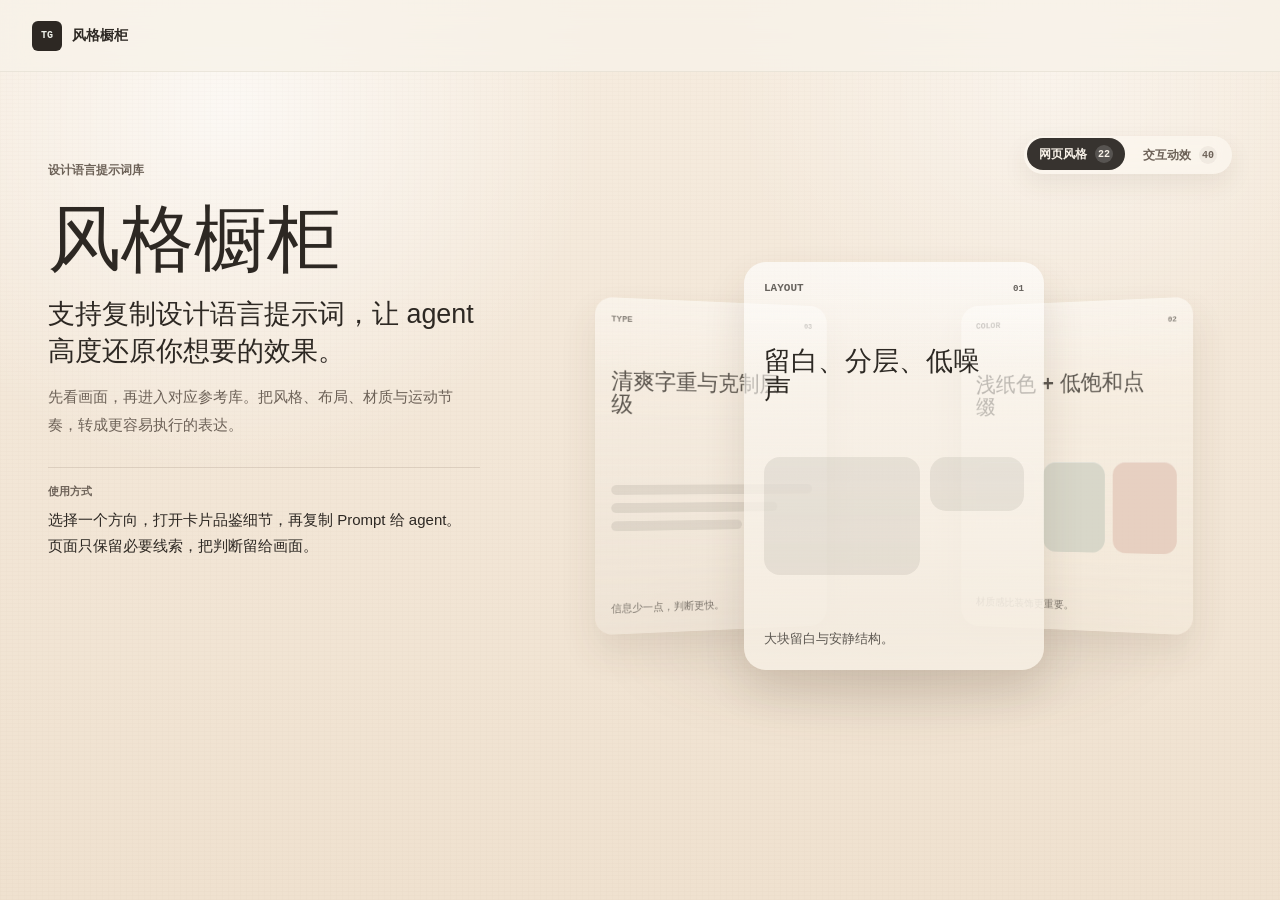
==== commit caad5b33: "tune coverflow motion" ====
--- a/index.html
+++ b/index.html
@@ -42,48 +42,76 @@
 
       <div class="home-gallery-frame" id="homeGalleryFrame" data-home-state="styles">
         <article class="home-gallery-panel home-gallery-styles is-active" data-home-preview-panel="styles" aria-label="网页风格预览">
-          <div class="home-gallery-stack">
-            <div class="home-gallery-sheet home-gallery-sheet-back"></div>
-            <div class="home-gallery-sheet home-gallery-sheet-middle"></div>
-            <div class="home-gallery-sheet home-gallery-sheet-front">
-              <div class="home-gallery-kicker">AI 产品工作台</div>
-              <div class="home-gallery-hero">
-                <span>PROJECT OS</span>
-                <strong>把请求变成方案</strong>
-                <p>统一工作台，快速进入执行。</p>
+          <div class="home-gallery-coverflow" data-home-coverflow="styles">
+            <div class="home-coverflow-card is-left" data-cover-card="0">
+              <div class="home-coverflow-card-top">
+                <span>LAYOUT</span>
+                <small>01</small>
               </div>
-              <div class="home-gallery-blocks">
+              <strong>留白、分层、低噪声</strong>
+              <div class="home-coverflow-visual home-coverflow-visual-grid"></div>
+              <p>大块留白与安静结构。</p>
+            </div>
+            <div class="home-coverflow-card is-center" data-cover-card="1">
+              <div class="home-coverflow-card-top">
+                <span>COLOR</span>
+                <small>02</small>
+              </div>
+              <strong>浅纸色 + 低饱和点缀</strong>
+              <div class="home-coverflow-visual home-coverflow-visual-palette">
                 <i></i><i></i><i></i>
               </div>
+              <p>材质感比装饰更重要。</p>
             </div>
-          </div>
-          <div class="home-gallery-caption">
-            <span>网页风格</span>
-            <p>复制配色、字体、布局与材质的设计语言。</p>
+            <div class="home-coverflow-card is-right" data-cover-card="2">
+              <div class="home-coverflow-card-top">
+                <span>TYPE</span>
+                <small>03</small>
+              </div>
+              <strong>清爽字重与克制层级</strong>
+              <div class="home-coverflow-visual home-coverflow-visual-type">
+                <b></b><b></b><b></b>
+              </div>
+              <p>信息少一点，判断更快。</p>
+            </div>
           </div>
         </article>
 
         <article class="home-gallery-panel home-gallery-motion" data-home-preview-panel="motion" aria-label="交互动效预览">
-          <div class="home-gallery-stack">
-            <div class="home-gallery-sheet home-gallery-sheet-back"></div>
-            <div class="home-gallery-sheet home-gallery-sheet-middle"></div>
-            <div class="home-gallery-sheet home-gallery-sheet-front">
-              <div class="home-gallery-kicker">MOTION LIBRARY</div>
-              <div class="home-gallery-motion-track">
-                <span></span>
-                <span></span>
-                <span></span>
+          <div class="home-gallery-coverflow" data-home-coverflow="motion">
+            <div class="home-coverflow-card is-left" data-cover-card="0">
+              <div class="home-coverflow-card-top">
+                <span>ENTRY</span>
+                <small>01</small>
               </div>
-              <div class="home-gallery-hero">
-                <span>反馈 / 状态 / 滚动</span>
-                <strong>看懂运动的感觉</strong>
-                <p>复制用途、触发方式、节奏与降级要求。</p>
+              <strong>轻推、跟随、进入</strong>
+              <div class="home-coverflow-visual home-coverflow-visual-track">
+                <i></i><i></i><i></i>
               </div>
+              <p>用位移建立节奏。</p>
             </div>
-          </div>
-          <div class="home-gallery-caption">
-            <span>交互动效</span>
-            <p>复制用途、触发方式、节奏与降级要求。</p>
+            <div class="home-coverflow-card is-center" data-cover-card="1">
+              <div class="home-coverflow-card-top">
+                <span>FEEDBACK</span>
+                <small>02</small>
+              </div>
+              <strong>明确反馈，短促庆祝</strong>
+              <div class="home-coverflow-visual home-coverflow-visual-burst">
+                <i></i><i></i><i></i><i></i><i></i><i></i><i></i><i></i>
+              </div>
+              <p>只在成功时放大动作。</p>
+            </div>
+            <div class="home-coverflow-card is-right" data-cover-card="2">
+              <div class="home-coverflow-card-top">
+                <span>FLOW</span>
+                <small>03</small>
+              </div>
+              <strong>线性、衔接、状态变化</strong>
+              <div class="home-coverflow-visual home-coverflow-visual-flow">
+                <b></b><b></b><b></b>
+              </div>
+              <p>运动只做状态翻译。</p>
+            </div>
           </div>
         </article>
       </div>
--- a/gallery.css
+++ b/gallery.css
@@ -33,16 +33,16 @@
 
 /* Homepage: a quiet, continuous inspiration cabinet. */
 .home-page {
-  --home-page: #dedfd9;
-  --home-wash: #d5dcd6;
-  --home-rose: #cfc3bf;
-  --home-sage: #8f9d94;
-  --home-ink: #323632;
-  --home-muted: #686e69;
-  --home-panel: rgba(238, 238, 232, 0.58);
-  --home-panel-strong: rgba(244, 243, 238, 0.82);
+  --home-page: #f0e9dc;
+  --home-wash: #e4dac8;
+  --home-rose: #d9c9ba;
+  --home-sage: #96a194;
+  --home-ink: #2f2b25;
+  --home-muted: #6f685f;
+  --home-panel: rgba(247, 241, 230, 0.6);
+  --home-panel-strong: rgba(251, 247, 240, 0.84);
   background:
-    linear-gradient(132deg, rgba(218, 210, 205, 0.72) 0%, rgba(222, 223, 217, 0.2) 42%, rgba(207, 217, 210, 0.62) 100%),
+    linear-gradient(132deg, rgba(247, 239, 226, 0.92) 0%, rgba(240, 232, 220, 0.56) 46%, rgba(231, 223, 210, 0.86) 100%),
     var(--home-page);
   color: var(--home-ink);
 }
@@ -546,6 +546,28 @@
   .motion-fade-demo > i,
   .motion-stagger-demo i,
   .motion-magnetic-demo > i { animation: none !important; }
+  .home-gallery-panel,
+  .home-coverflow-card {
+    transition: none !important;
+  }
+  .home-gallery-coverflow,
+  .home-coverflow-card {
+    transform: none !important;
+  }
+  .home-gallery-coverflow {
+    display: grid;
+    grid-template-columns: repeat(3, minmax(0, 1fr));
+    gap: 12px;
+    align-items: stretch;
+    perspective: none;
+  }
+  .home-coverflow-card {
+    position: relative;
+    top: auto;
+    left: auto;
+    width: auto;
+    height: auto;
+  }
 }
 
 button,
@@ -1966,30 +1988,33 @@
 }
 
 .home-stage {
-  display: grid;
-  gap: 14px;
+  position: relative;
+  display: grid;
+  gap: 10px;
   justify-items: end;
+  align-content: start;
 }
 
 .home-rail {
   display: inline-flex;
-  gap: 8px;
-  padding: 4px;
-  border: 1px solid rgba(77, 58, 43, 0.1);
+  gap: 6px;
+  padding: 3px;
   border-radius: 999px;
-  background: rgba(250, 245, 236, 0.6);
-  box-shadow: 0 10px 26px rgba(73, 54, 37, 0.08);
+  background: rgba(252, 248, 241, 0.68);
+  box-shadow: 0 10px 24px rgba(77, 58, 43, 0.08);
+  backdrop-filter: blur(8px);
+  -webkit-backdrop-filter: blur(8px);
 }
 
 .home-rail-link {
   display: inline-flex;
   align-items: center;
-  gap: 10px;
-  min-height: 36px;
-  padding: 0 14px;
+  gap: 8px;
+  min-height: 32px;
+  padding: 0 12px;
   border-radius: 999px;
   color: var(--home-muted);
-  font-size: 13px;
+  font-size: 12px;
   font-weight: 700;
   text-decoration: none;
   white-space: nowrap;
@@ -1999,8 +2024,8 @@
 .home-rail-link small {
   display: grid;
   place-items: center;
-  width: 20px;
-  height: 20px;
+  width: 18px;
+  height: 18px;
   border-radius: 999px;
   background: rgba(77, 58, 43, 0.06);
   font-family: var(--mono);
@@ -2010,252 +2035,305 @@
 
 .home-rail-link:hover,
 .home-rail-link.active {
-  background: rgba(45, 40, 35, 0.92);
+  background: rgba(43, 39, 35, 0.94);
   color: #f7f1e8;
   transform: translateY(-1px);
 }
 
 .home-rail-link.active small,
 .home-rail-link:hover small {
-  background: rgba(255, 255, 255, 0.18);
+  background: rgba(255, 255, 255, 0.16);
 }
 
 .home-gallery-frame {
   position: relative;
-  width: 100%;
-  min-height: 620px;
-  overflow: hidden;
-  border: 1px solid rgba(77, 58, 43, 0.1);
-  border-radius: 24px;
-  background: rgba(251, 247, 241, 0.82);
-  box-shadow:
-    0 28px 70px rgba(82, 63, 45, 0.16),
-    inset 0 0 0 1px rgba(255, 255, 255, 0.5);
+  width: min(100%, 980px);
+  min-height: clamp(420px, 44vw, 620px);
+  overflow: visible;
+  background: transparent;
 }
 
 .home-gallery-frame::before {
   position: absolute;
-  inset: 0;
+  inset: auto 8% 2% 8%;
+  height: 180px;
   pointer-events: none;
-  background:
-    radial-gradient(circle at 50% 0%, rgba(255, 255, 255, 0.9), transparent 42%),
-    linear-gradient(180deg, rgba(255, 255, 255, 0.28), transparent 20%, transparent 80%, rgba(51, 33, 17, 0.04));
-  content: "";
-}
-
-.home-gallery-frame::after {
-  position: absolute;
-  inset: 22px;
-  pointer-events: none;
-  border: 1px solid rgba(77, 58, 43, 0.06);
-  border-radius: 18px;
-  box-shadow: inset 0 1px 0 rgba(255, 255, 255, 0.72);
+  background: radial-gradient(ellipse at center, rgba(70, 50, 34, 0.14), transparent 72%);
+  filter: blur(18px);
   content: "";
 }
 
 .home-gallery-panel {
   position: absolute;
   inset: 0;
-  display: grid;
-  align-content: start;
-  gap: 14px;
-  padding: 28px;
   opacity: 0;
-  transform: translateY(12px) scale(0.985);
+  transform: translateY(16px);
   pointer-events: none;
-  transition: opacity 220ms ease, transform 280ms cubic-bezier(.16,1,.3,1);
+  transition: opacity 240ms ease, transform 320ms cubic-bezier(.16,1,.3,1);
 }
 
 .home-gallery-panel.is-active {
   opacity: 1;
-  transform: translateY(0) scale(1);
+  transform: translateY(0);
   pointer-events: auto;
 }
 
-.home-gallery-stack {
+.home-gallery-coverflow {
   position: relative;
-  min-height: 520px;
+  width: 100%;
+  height: 100%;
+  perspective: 1600px;
+  transform-style: preserve-3d;
+}
+
+.home-coverflow-card {
+  position: absolute;
+  top: 50%;
+  left: 50%;
+  display: grid;
+  align-content: space-between;
+  gap: 14px;
+  width: clamp(212px, 24vw, 300px);
+  height: clamp(290px, 36vw, 408px);
+  padding: 20px;
+  border-radius: 22px;
+  background: rgba(249, 246, 238, 0.9);
+  box-shadow: 0 22px 42px rgba(86, 64, 44, 0.14);
+  transform-origin: center center;
+  transform-style: preserve-3d;
+  transition:
+    transform 420ms cubic-bezier(.22,.84,.22,1),
+    opacity 220ms linear;
+  will-change: transform, opacity;
   overflow: hidden;
-  border-radius: 18px;
-}
-
-.home-gallery-sheet {
+  backface-visibility: hidden;
+  transform: translate3d(0, 0, 0);
+}
+
+.home-coverflow-card::after {
   position: absolute;
   inset: 0;
-  border-radius: 18px;
-  box-shadow:
-    0 18px 36px rgba(84, 64, 48, 0.12),
-    inset 0 0 0 1px rgba(255,255,255,.42);
-  transition: transform 260ms cubic-bezier(.16,1,.3,1), opacity 260ms ease, filter 260ms ease;
-}
-
-.home-gallery-sheet-back {
-  transform: translate(18px, 14px) scale(0.985);
-  opacity: 0.55;
-  filter: blur(0.2px);
-}
-
-.home-gallery-sheet-middle {
-  transform: translate(9px, 7px) scale(0.992);
-  opacity: 0.84;
-}
-
-.home-gallery-sheet-front {
-  display: grid;
-  align-content: space-between;
-  padding: 24px;
-}
-
-.home-gallery-styles .home-gallery-sheet-back {
-  background: linear-gradient(145deg, #efe3d2, #dfceb9);
-}
-
-.home-gallery-styles .home-gallery-sheet-middle {
-  background: linear-gradient(145deg, #f6efe5, #eadbc8);
-}
-
-.home-gallery-styles .home-gallery-sheet-front {
-  background:
-    linear-gradient(180deg, rgba(255,255,255,.42), transparent 18%),
-    linear-gradient(145deg, #f5ecdf, #e8d4bf);
-  color: #2d2823;
-}
-
-.home-gallery-motion .home-gallery-sheet-back {
-  background: linear-gradient(145deg, #2a2a28, #383632);
-}
-
-.home-gallery-motion .home-gallery-sheet-middle {
-  background: linear-gradient(145deg, #1f1f1d, #2a2a28);
-}
-
-.home-gallery-motion .home-gallery-sheet-front {
-  background:
-    linear-gradient(180deg, rgba(255,255,255,.06), transparent 22%),
-    linear-gradient(145deg, #23231f, #161714);
-  color: #f2efe7;
-}
-
-.home-gallery-panel.is-active .home-gallery-sheet-back {
-  transform: translate(26px, 18px) scale(0.97);
-}
-
-.home-gallery-panel.is-active .home-gallery-sheet-middle {
-  transform: translate(13px, 9px) scale(0.985);
-}
-
-.home-gallery-kicker {
-  color: inherit;
+  background: linear-gradient(180deg, rgba(255,255,255,.34), transparent 26%);
+  pointer-events: none;
+  content: "";
+}
+
+.home-coverflow-card.is-center {
+  z-index: 3;
+  opacity: 1;
+  filter: none;
+  transform: translate3d(-50%, -50%, 0) translate3d(0, 0, 0) rotateY(0deg) scale(1);
+}
+
+.home-coverflow-card.is-left {
+  z-index: 2;
+  opacity: 0.76;
+  filter: none;
+  transform: translate3d(-50%, -50%, 0) translate3d(-64%, 0, -110px) rotateY(24deg) scale(0.86);
+}
+
+.home-coverflow-card.is-right {
+  z-index: 2;
+  opacity: 0.76;
+  filter: none;
+  transform: translate3d(-50%, -50%, 0) translate3d(64%, 0, -110px) rotateY(-24deg) scale(0.86);
+}
+
+.home-gallery-styles .home-coverflow-card {
+  color: #2d2924;
+}
+
+.home-gallery-styles .home-coverflow-card:nth-child(1) {
+  background: linear-gradient(180deg, rgba(255, 255, 255, 0.46), rgba(245, 237, 225, 0.96));
+}
+
+.home-gallery-styles .home-coverflow-card:nth-child(2) {
+  background: linear-gradient(180deg, rgba(255, 252, 246, 0.5), rgba(243, 233, 218, 0.96));
+}
+
+.home-gallery-styles .home-coverflow-card:nth-child(3) {
+  background: linear-gradient(180deg, rgba(255, 251, 245, 0.48), rgba(237, 227, 214, 0.96));
+}
+
+.home-gallery-motion .home-coverflow-card {
+  color: #f3efe8;
+}
+
+.home-gallery-motion .home-coverflow-card:nth-child(1) {
+  background: linear-gradient(180deg, rgba(45, 45, 42, 0.96), rgba(28, 28, 25, 0.98));
+}
+
+.home-gallery-motion .home-coverflow-card:nth-child(2) {
+  background: linear-gradient(180deg, rgba(38, 38, 35, 0.96), rgba(17, 17, 15, 0.98));
+}
+
+.home-gallery-motion .home-coverflow-card:nth-child(3) {
+  background: linear-gradient(180deg, rgba(42, 41, 37, 0.96), rgba(22, 22, 19, 0.98));
+}
+
+.home-coverflow-card-top {
+  position: relative;
+  z-index: 1;
+  display: flex;
+  justify-content: space-between;
+  gap: 10px;
+  align-items: center;
   font-family: var(--mono);
   font-size: 11px;
   font-weight: 700;
+  letter-spacing: 0;
   opacity: 0.72;
 }
 
-.home-gallery-hero {
-  display: grid;
-  gap: 8px;
-  align-content: end;
-  width: min(58%, 460px);
-}
-
-.home-gallery-hero span {
-  font-family: var(--mono);
-  font-size: 11px;
-  font-weight: 700;
-  opacity: 0.72;
-}
-
-.home-gallery-hero strong {
-  font-size: clamp(34px, 3.6vw, 54px);
-  font-weight: 620;
-  line-height: 0.98;
-}
-
-.home-gallery-hero p {
+.home-coverflow-card strong {
+  position: relative;
+  z-index: 1;
+  max-width: 8.5em;
+  font-size: clamp(21px, 2.1vw, 28px);
+  font-weight: 560;
+  line-height: 1.04;
+}
+
+.home-coverflow-card p {
+  position: relative;
+  z-index: 1;
   margin: 0;
-  max-width: 20em;
-  font-size: 15px;
-  line-height: 1.7;
-  opacity: 0.78;
-}
-
-.home-gallery-blocks {
-  display: grid;
-  grid-template-columns: 1fr 1fr 1fr;
-  gap: 12px;
-  align-self: end;
-  width: min(100%, 560px);
-}
-
-.home-gallery-blocks i {
-  display: block;
-  min-height: 92px;
-  border-radius: 14px;
-  background: rgba(255,255,255,.55);
-  box-shadow: inset 0 1px 0 rgba(255,255,255,.6);
-}
-
-.home-gallery-motion .home-gallery-blocks i {
-  background: rgba(255,255,255,.1);
-}
-
-.home-gallery-motion .home-gallery-blocks i:nth-child(2) {
-  background: rgba(125, 167, 255, 0.32);
-}
-
-.home-gallery-motion .home-gallery-blocks i:nth-child(3) {
-  background: rgba(217, 226, 75, 0.28);
-}
-
-.home-gallery-motion .home-gallery-motion-track {
-  position: relative;
-  display: grid;
-  gap: 14px;
-  width: 100%;
-  min-height: 160px;
-  align-items: center;
-}
-
-.home-gallery-motion-track span {
-  display: block;
-  width: 48%;
-  height: 16px;
-  border-radius: 999px;
-  background: rgba(255,255,255,.84);
-}
-
-.home-gallery-motion-track span:nth-child(2) {
-  width: 66%;
-  height: 94px;
-  border-radius: 18px;
-  background: rgba(255,255,255,.12);
-  box-shadow: inset 0 1px 0 rgba(255,255,255,.06);
-}
-
-.home-gallery-motion-track span:nth-child(3) {
-  width: 34%;
-  background: rgba(125, 167, 255, 0.9);
-}
-
-.home-gallery-caption {
-  display: grid;
-  gap: 6px;
-}
-
-.home-gallery-caption span {
-  font-family: var(--mono);
-  font-size: 11px;
-  font-weight: 700;
-  opacity: 0.7;
-}
-
-.home-gallery-caption p {
-  margin: 0;
-  color: var(--home-muted);
+  max-width: 16em;
   font-size: 13px;
   line-height: 1.6;
-}
+  opacity: 0.76;
+}
+
+.home-coverflow-visual {
+  position: relative;
+  z-index: 1;
+  align-self: center;
+}
+
+.home-coverflow-visual-grid {
+  display: grid;
+  grid-template-columns: 1.25fr 0.75fr;
+  gap: 10px;
+  width: 100%;
+  min-height: 118px;
+}
+
+.home-coverflow-visual-grid::before,
+.home-coverflow-visual-grid::after {
+  border-radius: 16px;
+  background: rgba(45, 40, 35, 0.08);
+  content: "";
+}
+
+.home-coverflow-visual-grid::before {
+  grid-row: 1 / 3;
+}
+
+.home-coverflow-visual-grid::after {
+  display: block;
+}
+
+.home-coverflow-visual-palette {
+  display: grid;
+  grid-template-columns: repeat(3, 1fr);
+  gap: 10px;
+  min-height: 112px;
+}
+
+.home-coverflow-visual-palette i {
+  display: block;
+  border-radius: 16px;
+  box-shadow: inset 0 1px 0 rgba(255, 255, 255, 0.42);
+}
+
+.home-gallery-styles .home-coverflow-visual-palette i:nth-child(1) { background: #f4ebdf; }
+.home-gallery-styles .home-coverflow-visual-palette i:nth-child(2) { background: #cfd2c5; }
+.home-gallery-styles .home-coverflow-visual-palette i:nth-child(3) { background: #e3c9ba; }
+
+.home-coverflow-visual-type {
+  display: grid;
+  gap: 10px;
+  min-height: 112px;
+  align-content: center;
+}
+
+.home-coverflow-visual-type b {
+  display: block;
+  height: 12px;
+  border-radius: 999px;
+  background: rgba(45, 40, 35, 0.12);
+}
+
+.home-coverflow-visual-type b:nth-child(2) { width: 82%; }
+.home-coverflow-visual-type b:nth-child(3) { width: 64%; }
+
+.home-gallery-motion .home-coverflow-visual-track {
+  display: grid;
+  gap: 12px;
+  min-height: 116px;
+  align-content: center;
+}
+
+.home-gallery-motion .home-coverflow-visual-track i {
+  display: block;
+  height: 14px;
+  border-radius: 999px;
+  background: rgba(255, 255, 255, 0.84);
+}
+
+.home-gallery-motion .home-coverflow-visual-track i:nth-child(2) { width: 74%; opacity: 0.64; }
+.home-gallery-motion .home-coverflow-visual-track i:nth-child(3) { width: 42%; opacity: 0.42; }
+
+.home-coverflow-visual-burst {
+  display: grid;
+  place-items: center;
+  min-height: 112px;
+}
+
+.home-coverflow-visual-burst i {
+  position: absolute;
+  width: 10px;
+  height: 10px;
+  border-radius: 999px;
+  background: rgba(255, 255, 255, 0.84);
+  transform: translate(var(--x, 0), var(--y, 0));
+}
+
+.home-coverflow-visual-burst i:nth-child(1) { --x: -34px; --y: -8px; }
+.home-coverflow-visual-burst i:nth-child(2) { --x: -18px; --y: -34px; }
+.home-coverflow-visual-burst i:nth-child(3) { --x: 2px; --y: -42px; }
+.home-coverflow-visual-burst i:nth-child(4) { --x: 24px; --y: -28px; }
+.home-coverflow-visual-burst i:nth-child(5) { --x: 40px; --y: 0; }
+.home-coverflow-visual-burst i:nth-child(6) { --x: 22px; --y: 28px; }
+.home-coverflow-visual-burst i:nth-child(7) { --x: -4px; --y: 40px; }
+.home-coverflow-visual-burst i:nth-child(8) { --x: -30px; --y: 26px; }
+
+.home-gallery-motion .home-coverflow-visual-flow {
+  position: relative;
+  display: grid;
+  gap: 12px;
+  min-height: 112px;
+  align-content: center;
+}
+
+.home-gallery-motion .home-coverflow-visual-flow::before {
+  position: absolute;
+  inset: 50% 10% auto;
+  height: 1px;
+  background: rgba(255, 255, 255, 0.16);
+  content: "";
+}
+
+.home-gallery-motion .home-coverflow-visual-flow b {
+  display: block;
+  width: 100%;
+  height: 12px;
+  border-radius: 999px;
+  background: rgba(255, 255, 255, 0.18);
+}
+
+.home-gallery-motion .home-coverflow-visual-flow b:nth-child(2) { width: 72%; margin-left: 14%; }
+.home-gallery-motion .home-coverflow-visual-flow b:nth-child(3) { width: 44%; margin-left: 28%; background: rgba(125, 167, 255, 0.72); }
 
 .detail-header {
   justify-content: space-between;
@@ -2313,7 +2391,7 @@
   }
 
   .home-gallery-frame {
-    min-height: 560px;
+    min-height: 520px;
   }
 }
 
@@ -2338,47 +2416,46 @@
   }
 
   .home-rail {
-    width: 100%;
-    justify-content: space-between;
+    width: fit-content;
+    margin-inline-start: auto;
   }
 
   .home-rail-link {
-    flex: 1;
-    justify-content: center;
     padding-inline: 10px;
   }
 
   .home-gallery-frame {
-    min-height: 470px;
-    border-radius: 18px;
+    min-height: 430px;
   }
 
   .home-gallery-panel {
+    padding: 0;
+  }
+
+  .home-coverflow-card {
+    width: clamp(182px, 66vw, 250px);
+    height: 272px;
     padding: 16px;
   }
 
-  .home-gallery-stack {
-    min-height: 380px;
-  }
-
-  .home-gallery-sheet-front {
-    padding: 18px;
-  }
-
-  .home-gallery-hero {
-    width: 100%;
-  }
-
-  .home-gallery-hero strong {
-    font-size: 28px;
-  }
-
-  .home-gallery-blocks {
-    gap: 8px;
-  }
-
-  .home-gallery-blocks i {
-    min-height: 66px;
-    border-radius: 12px;
-  }
-}
+  .home-coverflow-card.is-left {
+    transform: translate3d(-50%, -50%, 0) translate3d(-36%, 0, -82px) rotateY(20deg) scale(0.82);
+  }
+
+  .home-coverflow-card.is-right {
+    transform: translate3d(-50%, -50%, 0) translate3d(36%, 0, -82px) rotateY(-20deg) scale(0.82);
+  }
+
+  .home-coverflow-card strong {
+    font-size: 18px;
+  }
+
+  .home-coverflow-visual-grid,
+  .home-coverflow-visual-palette,
+  .home-coverflow-visual-type,
+  .home-gallery-motion .home-coverflow-visual-track,
+  .home-coverflow-visual-burst,
+  .home-gallery-motion .home-coverflow-visual-flow {
+    min-height: 96px;
+  }
+}
